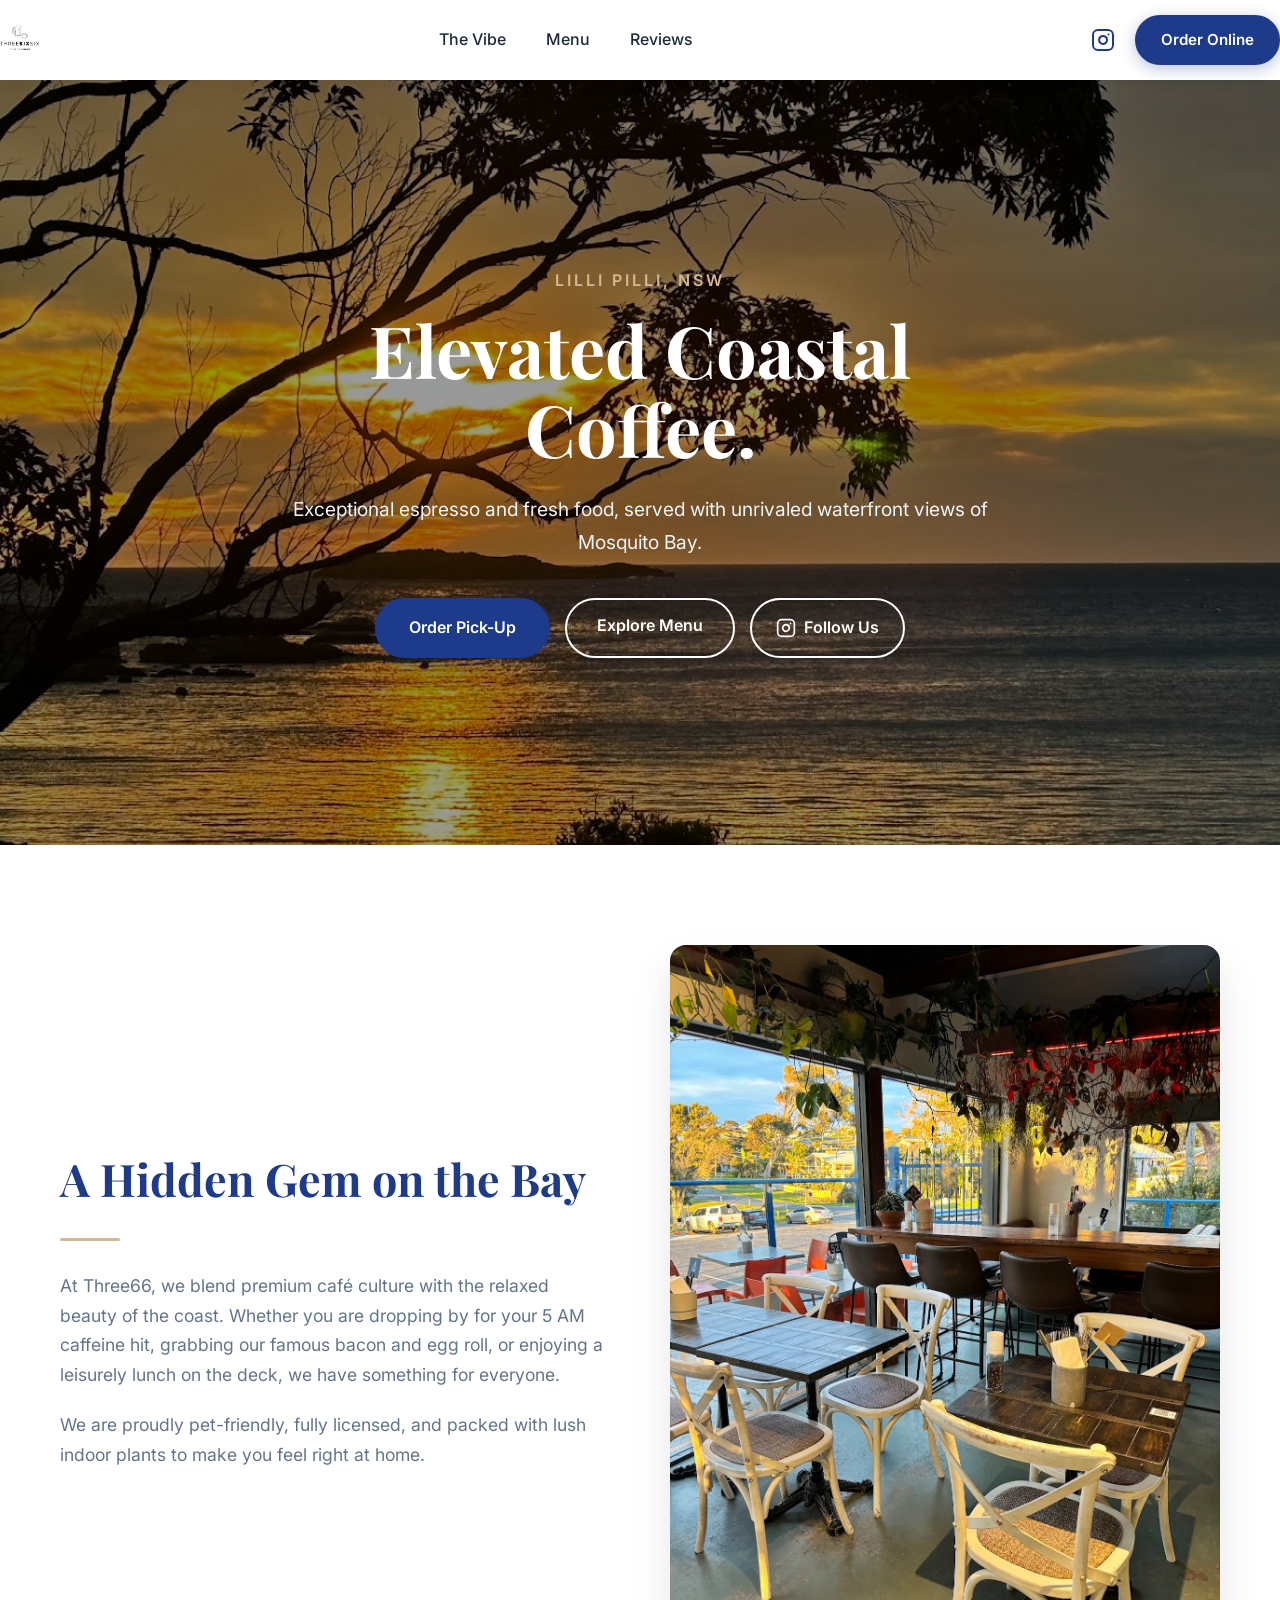
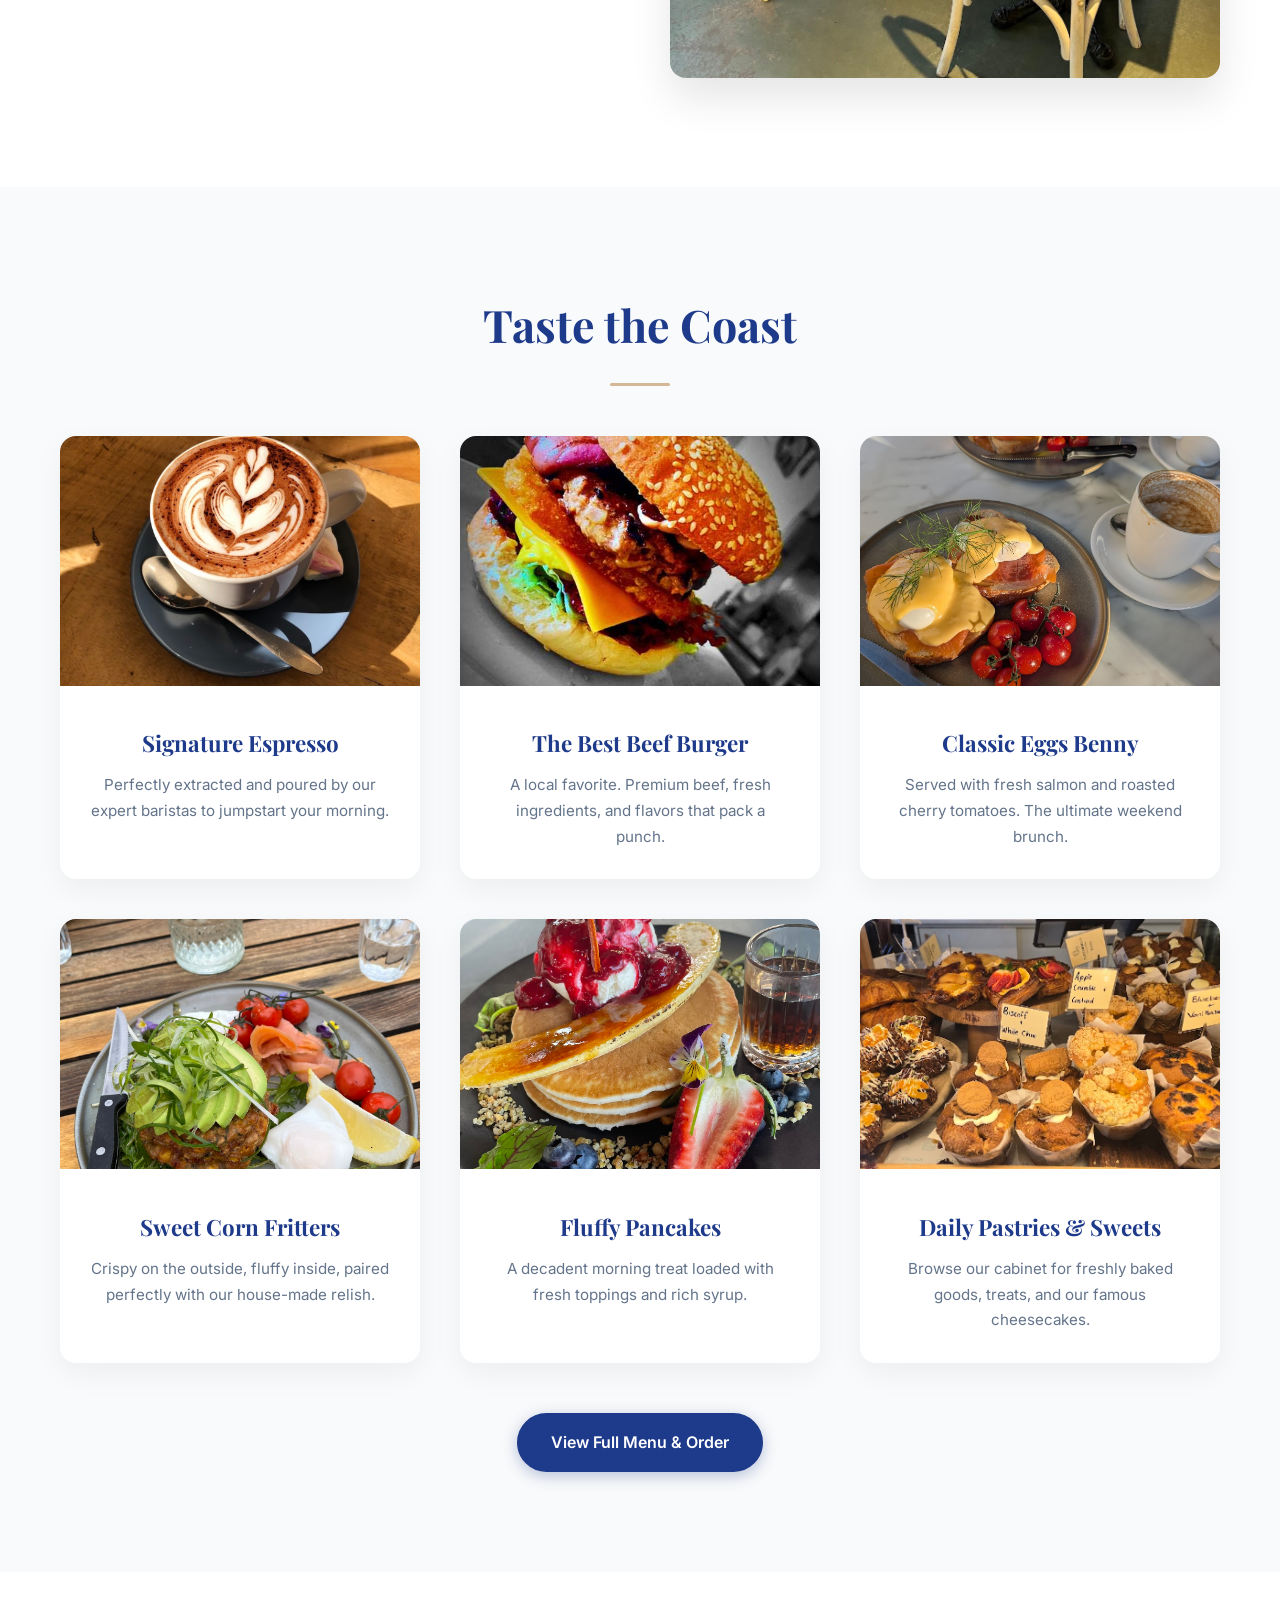
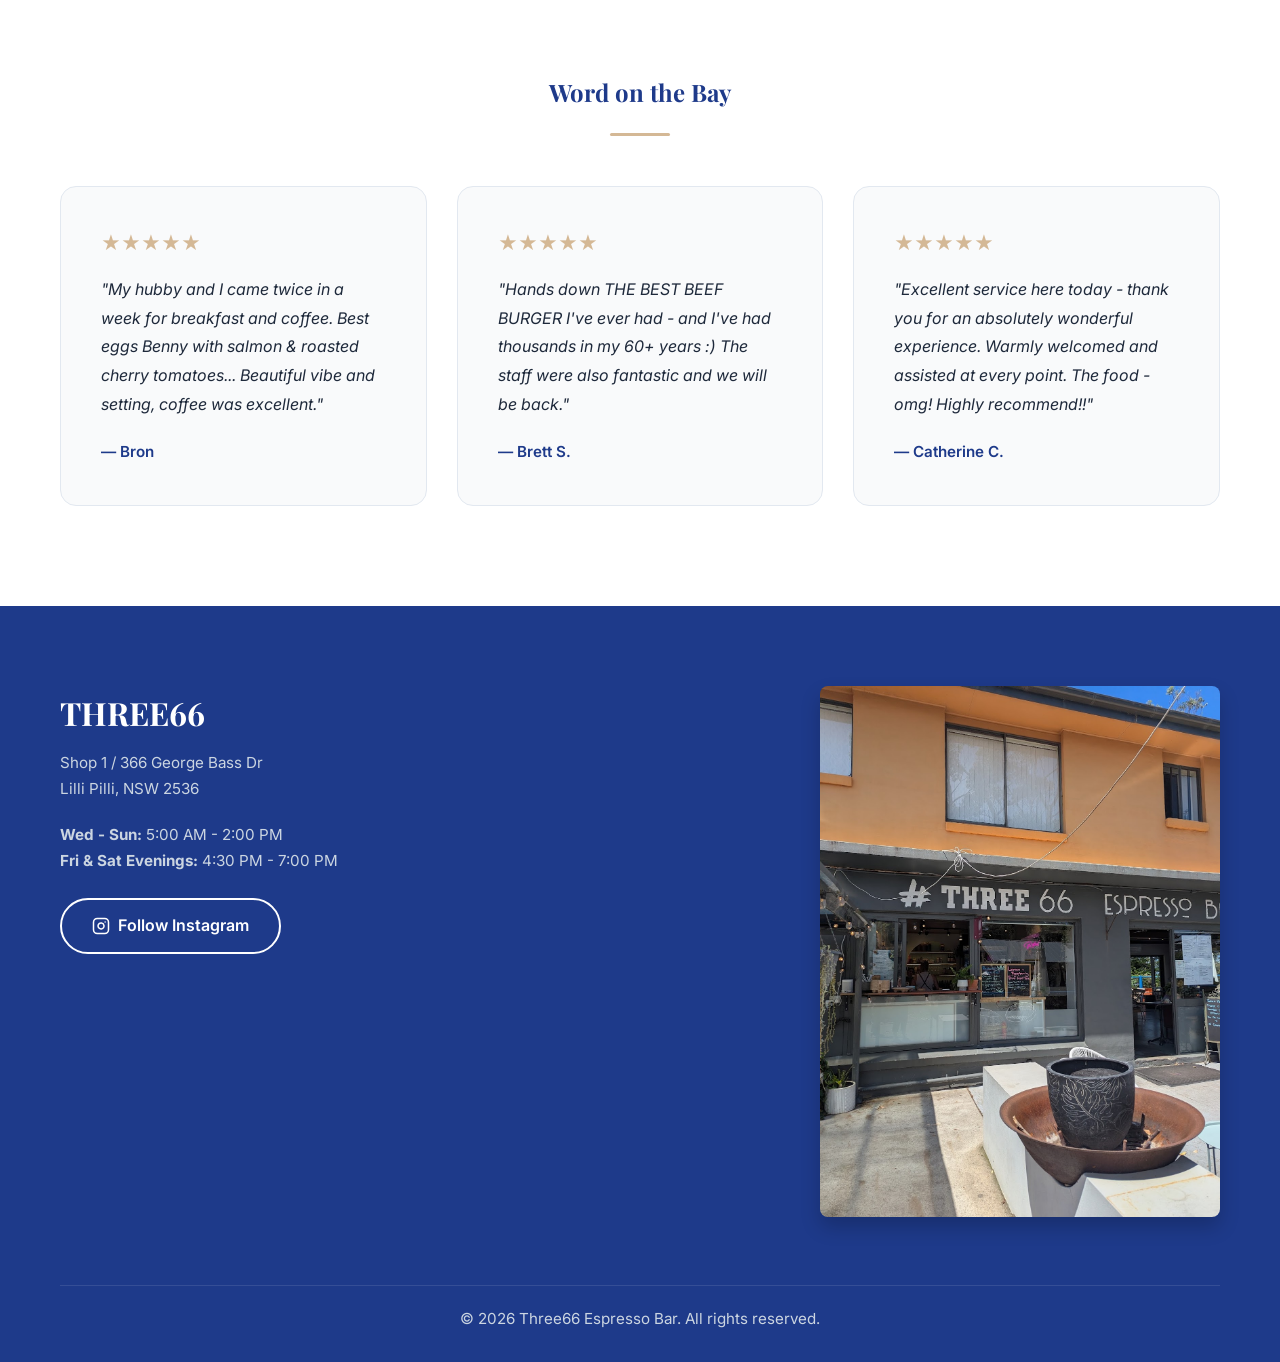
==== index.html @ dec9e4a5 "Change image file extensions from .png to .jpg" ====
<!DOCTYPE html>
<html lang="en">
<head>
    <meta charset="UTF-8">
    <meta name="viewport" content="width=device-width, initial-scale=1.0">
    <title>Three66 Espresso Bar | Lilli Pilli</title>
    <link rel="stylesheet" href="style.css">
    <link href="https://fonts.googleapis.com/css2?family=Playfair+Display:ital,wght@0,500;0,700;1,500&family=Inter:wght@300;400;500;600&display=swap" rel="stylesheet">
</head>
<body>

    <nav class="navbar">
        <div class="nav-container">
            <a href="#" class="logo-link">
                <img src="logo.jpg" alt="Three66 Espresso Bar" class="nav-logo">
            </a>
            
            <ul class="nav-links">
                <li><a href="#about">The Vibe</a></li>
                <li><a href="#menu">Menu</a></li>
                <li><a href="#reviews">Reviews</a></li>
            </ul>

            <div class="nav-actions">
                <a href="https://www.instagram.com/three66espresso" target="_blank" class="nav-ig-link" aria-label="Follow us on Instagram">
                    <svg xmlns="http://www.w3.org/2000/svg" width="24" height="24" viewBox="0 0 24 24" fill="none" stroke="currentColor" stroke-width="2" stroke-linecap="round" stroke-linejoin="round">
                        <rect x="2" y="2" width="20" height="20" rx="5" ry="5"></rect>
                        <path d="M16 11.37A4 4 0 1 1 12.63 8 4 4 0 0 1 16 11.37z"></path>
                        <line x1="17.5" y1="6.5" x2="17.51" y2="6.5"></line>
                    </svg>
                </a>
                <a href="https://three66.mobi-order.com/" target="_blank" class="btn-primary nav-btn">Order Online</a>
            </div>
        </div>
    </nav>

    <header class="hero">
        <div class="hero-overlay"></div>
        <div class="hero-content">
            <h2 class="subheading">Lilli Pilli, NSW</h2>
            <h1>Elevated Coastal Coffee.</h1>
            <p>Exceptional espresso and fresh food, served with unrivaled waterfront views of Mosquito Bay.</p>
            <div class="hero-buttons">
                <a href="https://three66.mobi-order.com/" target="_blank" class="btn-primary">Order Pick-Up</a>
                <a href="#menu" class="btn-white-outline">Explore Menu</a>
                
                <a href="https://www.instagram.com/three66espresso" target="_blank" class="btn-ig-hero">
                    <svg xmlns="http://www.w3.org/2000/svg" width="20" height="20" viewBox="0 0 24 24" fill="none" stroke="currentColor" stroke-width="2" stroke-linecap="round" stroke-linejoin="round">
                        <rect x="2" y="2" width="20" height="20" rx="5" ry="5"></rect>
                        <path d="M16 11.37A4 4 0 1 1 12.63 8 4 4 0 0 1 16 11.37z"></path>
                        <line x1="17.5" y1="6.5" x2="17.51" y2="6.5"></line>
                    </svg>
                    Follow Us
                </a>
            </div>
        </div>
    </header>

    <section id="about" class="coastal-section">
        <div class="container grid-2">
            <div class="text-block">
                <h2>A Hidden Gem on the Bay</h2>
                <div class="sand-line"></div>
                <p>At Three66, we blend premium café culture with the relaxed beauty of the coast. Whether you are dropping by for your 5 AM caffeine hit, grabbing our famous bacon and egg roll, or enjoying a leisurely lunch on the deck, we have something for everyone.</p>
                <p>We are proudly pet-friendly, fully licensed, and packed with lush indoor plants to make you feel right at home.</p>
            </div>
            <div class="image-block">
                <img src="view.JPG" alt="Waterfront View at Three66" class="rounded-img shadow image-fallback">
            </div>
        </div>
    </section>

    <section id="menu" class="menu-section bg-light">
        <div class="container text-center">
            <h2>Taste the Coast</h2>
            <div class="sand-line center"></div>
            
            <div class="menu-grid">
                <div class="menu-card">
                    <img src="coffee.jpg" alt="Signature Espresso" class="menu-img image-fallback">
                    <div class="menu-content">
                        <h3>Signature Espresso</h3>
                        <p>Perfectly extracted and poured by our expert baristas to jumpstart your morning.</p>
                    </div>
                </div>
                <div class="menu-card">
                    <img src="beef-burger.JPG" alt="The Best Beef Burger" class="menu-img image-fallback">
                    <div class="menu-content">
                        <h3>The Best Beef Burger</h3>
                        <p>A local favorite. Premium beef, fresh ingredients, and flavors that pack a punch.</p>
                    </div>
                </div>
                <div class="menu-card">
                    <img src="eggs-benny.JPG" alt="Classic Eggs Benedict" class="menu-img image-fallback">
                    <div class="menu-content">
                        <h3>Classic Eggs Benny</h3>
                        <p>Served with fresh salmon and roasted cherry tomatoes. The ultimate weekend brunch.</p>
                    </div>
                </div>
                <div class="menu-card">
                    <img src="sweet-corn-fritters.JPG" alt="Sweet Corn Fritters" class="menu-img image-fallback">
                    <div class="menu-content">
                        <h3>Sweet Corn Fritters</h3>
                        <p>Crispy on the outside, fluffy inside, paired perfectly with our house-made relish.</p>
                    </div>
                </div>
                <div class="menu-card">
                    <img src="pancakes.JPG" alt="Fluffy Pancakes" class="menu-img image-fallback">
                    <div class="menu-content">
                        <h3>Fluffy Pancakes</h3>
                        <p>A decadent morning treat loaded with fresh toppings and rich syrup.</p>
                    </div>
                </div>
                <div class="menu-card">
                    <img src="pastry-cabinet.JPG" alt="Daily Pastries" class="menu-img image-fallback">
                    <div class="menu-content">
                        <h3>Daily Pastries & Sweets</h3>
                        <p>Browse our cabinet for freshly baked goods, treats, and our famous cheesecakes.</p>
                    </div>
                </div>
            </div>
            
            <a href="https://three66.mobi-order.com/" target="_blank" class="btn-primary" style="margin-top: 50px;">View Full Menu & Order</a>
        </div>
    </section>

    <section id="reviews" class="coastal-section">
        <div class="container text-center">
            <h2>Word on the Bay</h2>
            <div class="sand-line center"></div>
            
            <div class="review-grid">
                <div class="review-card">
                    <div class="stars">★★★★★</div>
                    <p class="review-text">"My hubby and I came twice in a week for breakfast and coffee. Best eggs Benny with salmon & roasted cherry tomatoes... Beautiful vibe and setting, coffee was excellent."</p>
                    <p class="review-author">— Bron</p>
                </div>
                <div class="review-card">
                    <div class="stars">★★★★★</div>
                    <p class="review-text">"Hands down THE BEST BEEF BURGER I've ever had - and I've had thousands in my 60+ years :) The staff were also fantastic and we will be back."</p>
                    <p class="review-author">— Brett S.</p>
                </div>
                <div class="review-card">
                    <div class="stars">★★★★★</div>
                    <p class="review-text">"Excellent service here today - thank you for an absolutely wonderful experience. Warmly welcomed and assisted at every point. The food - omg! Highly recommend!!"</p>
                    <p class="review-author">— Catherine C.</p>
                </div>
            </div>
        </div>
    </section>

    <footer class="footer">
        <div class="container">
            <div class="footer-content">
                <div class="footer-location">
                    <h2 class="footer-brand">THREE66</h2>
                    <p>Shop 1 / 366 George Bass Dr<br>Lilli Pilli, NSW 2536</p>
                    <div class="hours" style="margin-top: 20px;">
                        <p><strong>Wed - Sun:</strong> 5:00 AM - 2:00 PM</p>
                        <p><strong>Fri & Sat Evenings:</strong> 4:30 PM - 7:00 PM</p>
                    </div>
                    <div class="socials" style="margin-top: 25px;">
                        <a href="https://www.instagram.com/three66espresso" target="_blank" class="btn-white-outline" style="display: inline-flex; align-items: center; gap: 8px;">
                            <svg xmlns="http://www.w3.org/2000/svg" width="18" height="18" viewBox="0 0 24 24" fill="none" stroke="currentColor" stroke-width="2" stroke-linecap="round" stroke-linejoin="round">
                                <rect x="2" y="2" width="20" height="20" rx="5" ry="5"></rect>
                                <path d="M16 11.37A4 4 0 1 1 12.63 8 4 4 0 0 1 16 11.37z"></path>
                                <line x1="17.5" y1="6.5" x2="17.51" y2="6.5"></line>
                            </svg>
                            Follow Instagram
                        </a>
                    </div>
                </div>
                
                <div class="footer-image-container">
                    <img src="store-front.JPG" alt="Three66 Store Front" class="footer-store-img image-fallback">
                </div>
            </div>
            <div class="footer-bottom">
                <p>&copy; 2026 Three66 Espresso Bar. All rights reserved.</p>
            </div>
        </div>
    </footer>

    <div class="mobile-sticky-cta">
        <a href="https://three66.mobi-order.com/" target="_blank" class="btn-primary full-width">Order Online Now</a>
    </div>

</body>
</html>
---- style.css ----
/* --- Elevated Coastal Variables --- */
:root {
    --bg-white: #FFFFFF;
    --bg-offwhite: #F9FAFB;
    --text-dark: #1E293B; 
    --text-muted: #64748B;
    --ocean-blue: #1E3A8A; 
    --ocean-blue-hover: #152c6b;
    --warm-sand: #D4B895; 
}

* {
    margin: 0;
    padding: 0;
    box-sizing: border-box;
}

body {
    font-family: 'Inter', sans-serif;
    background-color: var(--bg-white);
    color: var(--text-dark);
    line-height: 1.7;
}

h1, h2, h3 {
    font-family: 'Playfair Display', serif;
    color: var(--ocean-blue);
}

a {
    text-decoration: none;
    transition: all 0.3s ease;
}

.container {
    max-width: 1200px;
    margin: 0 auto;
    padding: 0 20px;
}

.text-center {
    text-align: center;
}

.bg-light {
    background-color: var(--bg-offwhite);
}

/* --- Warm Sand Accents --- */
.sand-line {
    width: 60px;
    height: 3px;
    background-color: var(--warm-sand);
    margin: 20px 0 30px 0;
    border-radius: 2px;
}

.sand-line.center {
    margin: 20px auto 40px auto;
}

/* --- High-Contrast Buttons --- */
.btn-primary {
    background-color: var(--ocean-blue);
    color: #ffffff !important;
    padding: 14px 32px;
    font-weight: 600;
    border-radius: 30px; 
    display: inline-flex;
    justify-content: center;
    align-items: center;
    box-shadow: 0 4px 15px rgba(30, 58, 138, 0.3);
    border: 2px solid var(--ocean-blue);
}

.btn-primary:hover {
    background-color: var(--ocean-blue-hover);
    border-color: var(--ocean-blue-hover);
    transform: translateY(-2px);
    box-shadow: 0 6px 20px rgba(30, 58, 138, 0.4);
}

.nav-btn {
    padding: 10px 24px;
    font-size: 0.95rem;
}

.btn-white-outline {
    border: 2px solid #ffffff;
    color: #ffffff !important;
    padding: 12px 30px;
    font-weight: 600;
    border-radius: 30px;
    display: inline-block;
    background: transparent;
}

.btn-white-outline:hover {
    background-color: #ffffff;
    color: var(--ocean-blue) !important;
}

.btn-ig-hero {
    display: flex;
    align-items: center;
    gap: 8px; 
    border: 2px solid #ffffff;
    color: #ffffff !important;
    padding: 12px 24px;
    font-weight: 600;
    border-radius: 30px;
    background: transparent;
    transition: all 0.3s ease;
}

.btn-ig-hero:hover {
    background-color: #ffffff;
    color: var(--ocean-blue) !important;
}

/* --- Navigation & Logo --- */
.navbar {
    background-color: rgba(255, 255, 255, 0.95);
    padding: 15px 0;
    position: sticky;
    top: 0;
    z-index: 100;
    backdrop-filter: blur(10px);
    box-shadow: 0 2px 15px rgba(0,0,0,0.05);
}

.nav-container {
    display: flex;
    justify-content: space-between;
    align-items: center;
}

.nav-logo {
    max-height: 50px;
    width: auto;
    display: block;
}

.nav-links {
    list-style: none;
    display: flex;
    gap: 40px;
}

.nav-links li a {
    color: var(--text-dark);
    font-size: 1rem;
    font-weight: 500;
}

.nav-links li a:hover {
    color: var(--ocean-blue);
}

.nav-actions {
    display: flex;
    align-items: center;
    gap: 20px;
}

.nav-ig-link {
    color: var(--ocean-blue);
    display: flex;
    align-items: center;
    transition: transform 0.2s ease, color 0.2s ease;
}

.nav-ig-link:hover {
    color: var(--warm-sand);
    transform: scale(1.1); 
}

/* --- Hero Section --- */
.hero {
    position: relative;
    height: 85vh;
    background-color: #e2e8f0;
    background-image: url('view-sunrise.JPG'); 
    background-size: cover;
    background-position: center;
    display: flex;
    align-items: center;
    justify-content: center;
    text-align: center;
}

.hero-overlay {
    position: absolute;
    top: 0; left: 0; right: 0; bottom: 0;
    background: rgba(0, 0, 0, 0.4);
}

.hero-content {
    position: relative;
    z-index: 1;
    max-width: 800px;
    padding: 0 20px;
}

.subheading {
    color: var(--warm-sand);
    font-size: 1rem;
    letter-spacing: 3px;
    text-transform: uppercase;
    margin-bottom: 15px;
    font-family: 'Inter', sans-serif;
    font-weight: 600;
}

.hero-content h1 {
    font-size: 4.5rem;
    margin-bottom: 25px;
    color: #ffffff;
    line-height: 1.1;
}

.hero-content p {
    font-size: 1.2rem;
    color: #f1f5f9;
    margin-bottom: 40px;
    font-weight: 400;
}

.hero-buttons {
    display: flex;
    gap: 15px;
    justify-content: center;
    flex-wrap: wrap; 
}

/* --- Image Fallbacks --- */
.image-fallback {
    background-color: #e2e8f0;
    color: transparent; 
    min-height: 250px;
}

/* --- Layout Sections --- */
.coastal-section {
    padding: 100px 0;
}

.grid-2 {
    display: grid;
    grid-template-columns: 1fr 1fr;
    gap: 60px;
    align-items: center;
}

.text-block h2 {
    font-size: 2.8rem;
}

.text-block p {
    color: var(--text-muted);
    margin-bottom: 20px;
    font-size: 1.1rem;
}

.rounded-img {
    width: 100%;
    height: auto;
    border-radius: 16px;
    object-fit: cover;
}

.shadow {
    box-shadow: 0 20px 40px rgba(0,0,0,0.1);
}

/* --- Menu Cards (6 Items) --- */
.menu-section {
    padding: 100px 0;
}

.menu-section h2 {
    font-size: 2.8rem;
}

.menu-grid {
    display: grid;
    grid-template-columns: repeat(auto-fit, minmax(300px, 1fr));
    gap: 40px;
    margin-top: 50px;
}

.menu-card {
    background: #fff;
    border-radius: 16px;
    overflow: hidden;
    box-shadow: 0 10px 30px rgba(0,0,0,0.05);
    transition: transform 0.3s ease;
}

.menu-card:hover {
    transform: translateY(-5px);
}

.menu-img {
    width: 100%;
    height: 250px;
    object-fit: cover;
}

.menu-content {
    padding: 30px;
}

.menu-content h3 {
    font-size: 1.4rem;
    margin-bottom: 10px;
}

.menu-content p {
    color: var(--text-muted);
    font-size: 0.95rem;
}

/* --- Reviews Section --- */
.review-grid {
    display: grid;
    grid-template-columns: repeat(auto-fit, minmax(300px, 1fr));
    gap: 30px;
    margin-top: 50px;
}

.review-card {
    background-color: var(--bg-offwhite);
    padding: 40px;
    border-radius: 16px;
    text-align: left;
    border: 1px solid #e2e8f0;
}

.stars {
    color: var(--warm-sand);
    font-size: 1.2rem;
    margin-bottom: 15px;
}

.review-text {
    font-size: 1rem;
    font-style: italic;
    color: var(--text-dark);
    margin-bottom: 20px;
    line-height: 1.8;
}

.review-author {
    color: var(--ocean-blue);
    font-weight: 600;
    font-size: 0.95rem;
}

/* --- Deep Blue Footer --- */
.footer {
    padding: 80px 0 30px 0;
    background-color: var(--ocean-blue);
    color: #fff;
}

.footer-content {
    display: flex;
    justify-content: space-between;
    align-items: flex-start;
    gap: 40px;
}

.footer-location {
    flex: 1;
}

.footer-brand {
    color: #fff;
    font-size: 2rem;
    margin-bottom: 10px;
}

.footer p {
    color: #cbd5e1;
    font-size: 0.95rem;
}

.footer-image-container {
    flex: 1;
    max-width: 400px;
}

.footer-store-img {
    width: 100%;
    border-radius: 8px;
    box-shadow: 0 10px 20px rgba(0,0,0,0.2);
    object-fit: cover;
}

.footer-bottom {
    margin-top: 60px;
    text-align: center;
    border-top: 1px solid rgba(255,255,255,0.1);
    padding-top: 20px;
}

/* --- Mobile Sticky CTA --- */
.mobile-sticky-cta {
    display: none;
    position: fixed;
    bottom: 0;
    left: 0;
    width: 100%;
    background-color: #fff;
    padding: 15px;
    z-index: 1000;
    box-shadow: 0 -5px 20px rgba(0,0,0,0.1);
}

.full-width {
    width: 100%;
    text-align: center;
    padding: 15px 0;
}

/* --- Responsive --- */
@media (max-width: 900px) {
    /* Hide nav links AND actions (IG icon) on mobile to save space */
    .nav-links, .nav-actions {
        display: none;
    }
    .hero-content h1 {
        font-size: 3rem;
    }
    .grid-2 {
        grid-template-columns: 1fr;
        gap: 40px;
    }
    .footer-content {
        flex-direction: column;
        text-align: center;
        align-items: center;
    }
    .mobile-sticky-cta {
        display: block;
    }
    body {
        padding-bottom: 80px;
    }
}
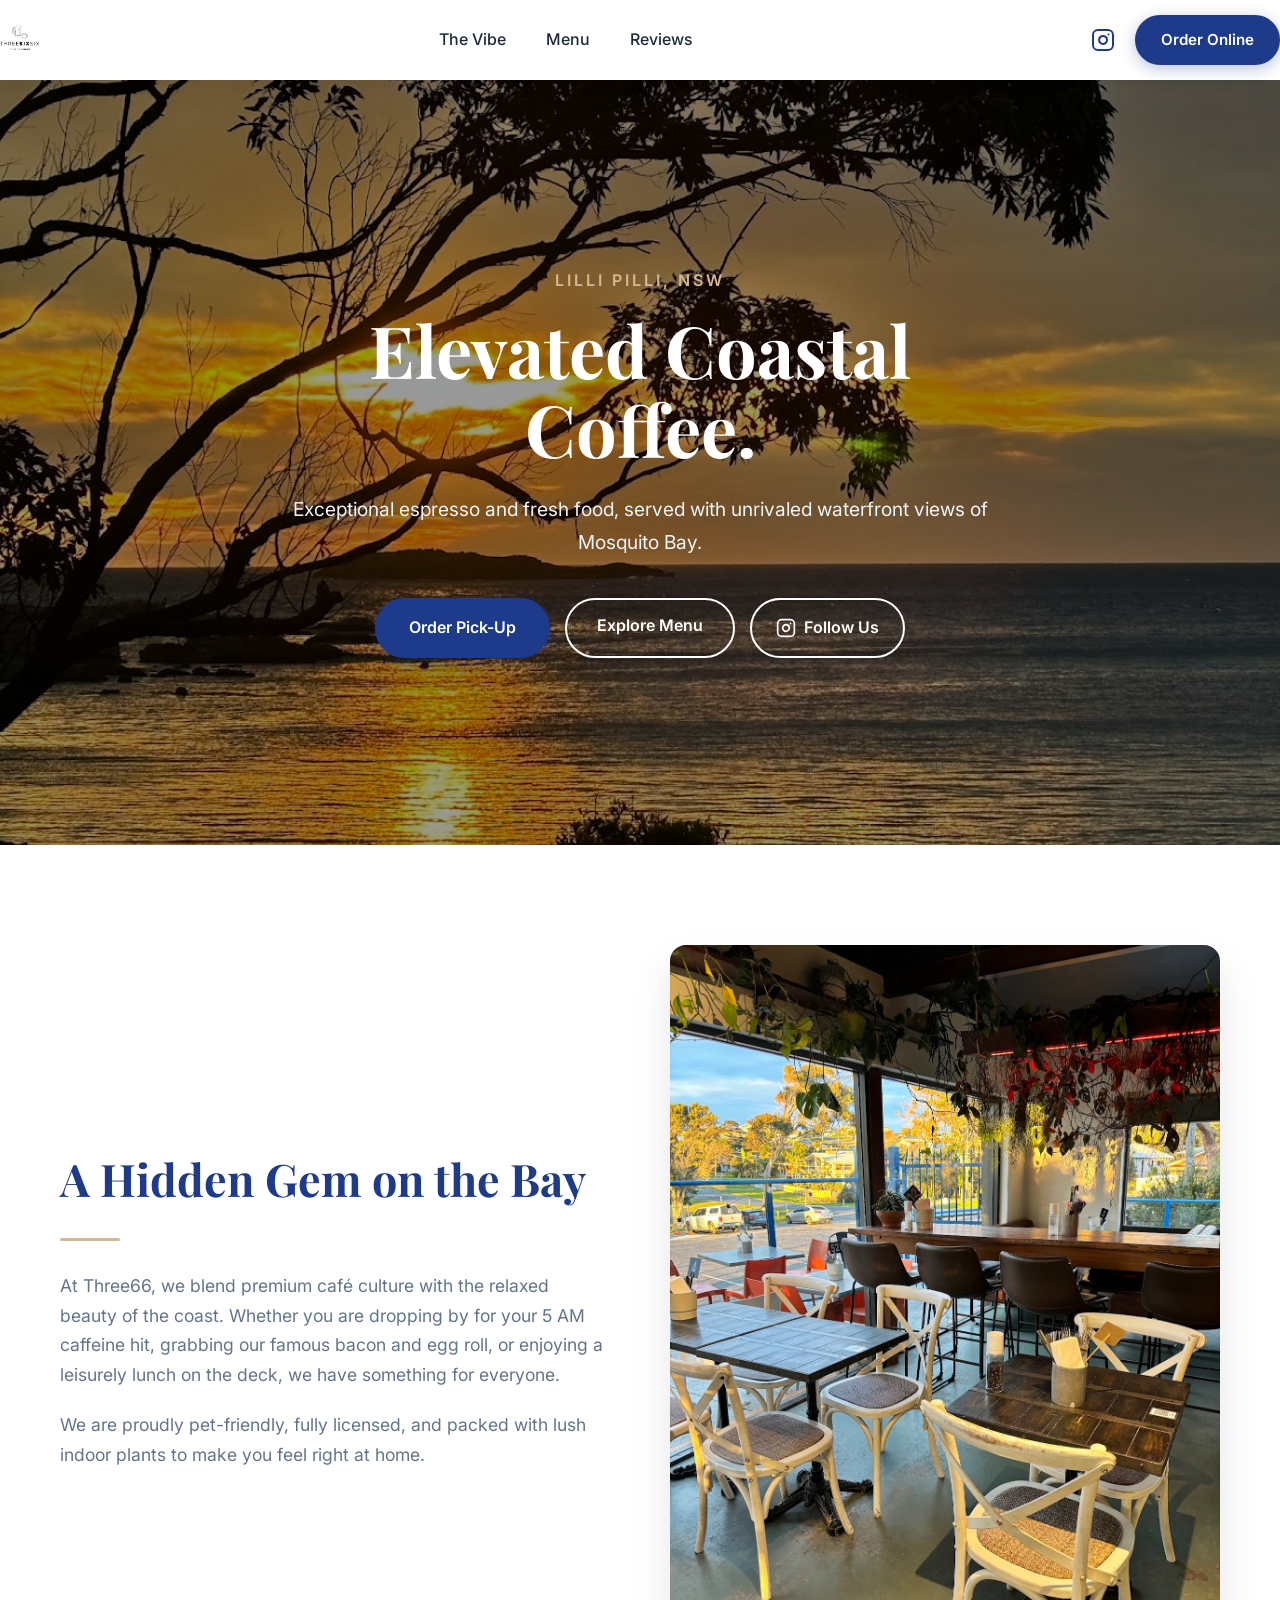
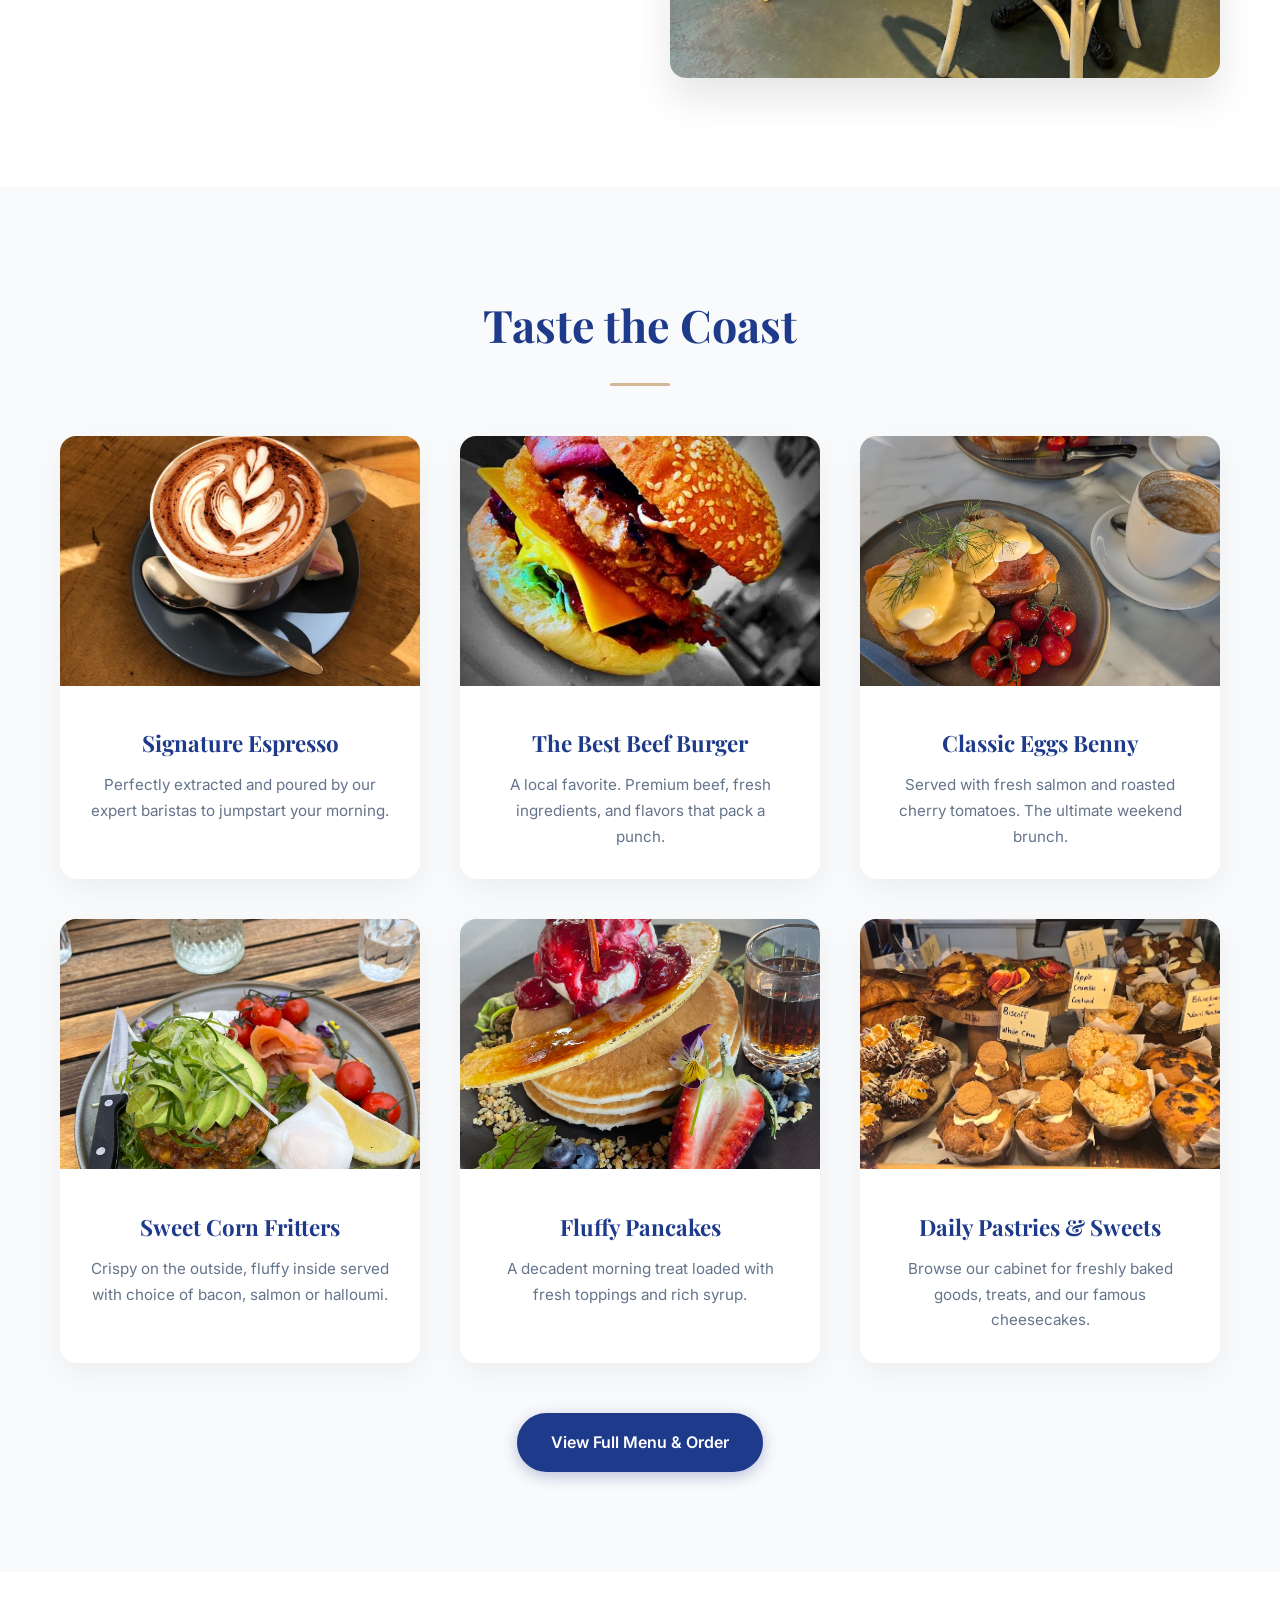
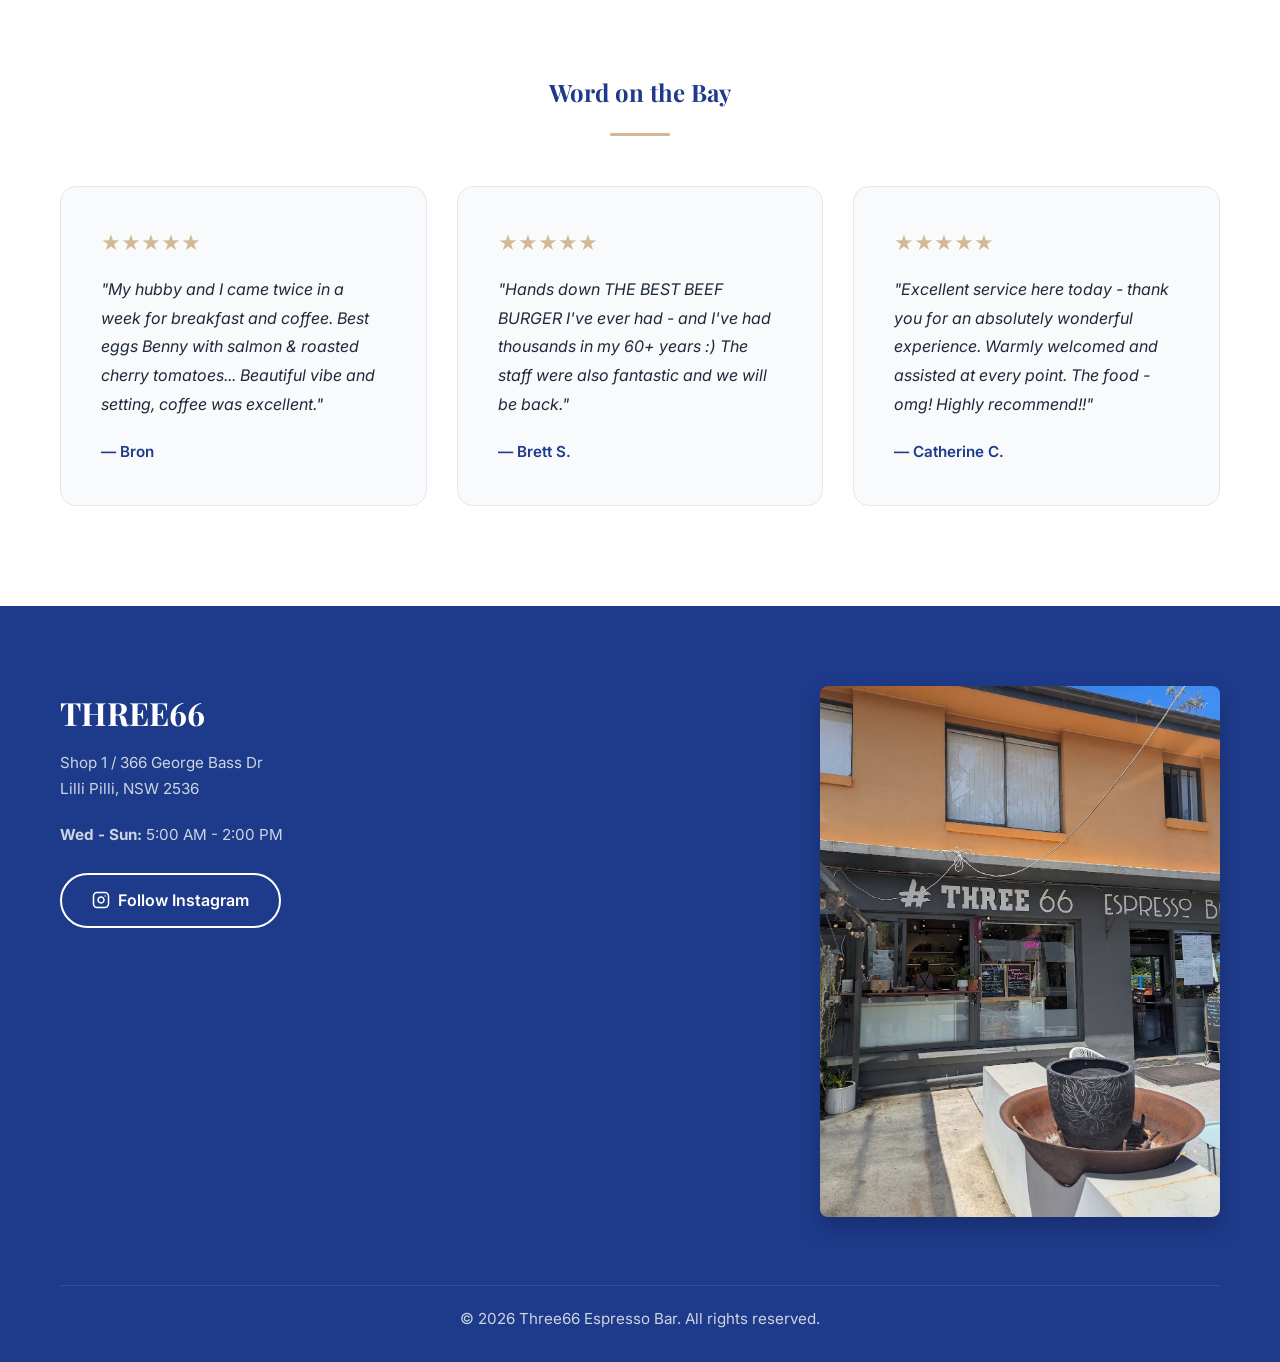
==== commit 2f8478bd: "Modify menu description and footer hours Updated the description for Sweet Corn Fritters and removed" ====
--- a/index.html
+++ b/index.html
@@ -101,7 +101,7 @@
                     <img src="sweet-corn-fritters.JPG" alt="Sweet Corn Fritters" class="menu-img image-fallback">
                     <div class="menu-content">
                         <h3>Sweet Corn Fritters</h3>
-                        <p>Crispy on the outside, fluffy inside, paired perfectly with our house-made relish.</p>
+                        <p>Crispy on the outside, fluffy inside served with choice of bacon, salmon or halloumi.</p>
                     </div>
                 </div>
                 <div class="menu-card">
@@ -157,7 +157,6 @@
                     <p>Shop 1 / 366 George Bass Dr<br>Lilli Pilli, NSW 2536</p>
                     <div class="hours" style="margin-top: 20px;">
                         <p><strong>Wed - Sun:</strong> 5:00 AM - 2:00 PM</p>
-                        <p><strong>Fri & Sat Evenings:</strong> 4:30 PM - 7:00 PM</p>
                     </div>
                     <div class="socials" style="margin-top: 25px;">
                         <a href="https://www.instagram.com/three66espresso" target="_blank" class="btn-white-outline" style="display: inline-flex; align-items: center; gap: 8px;">
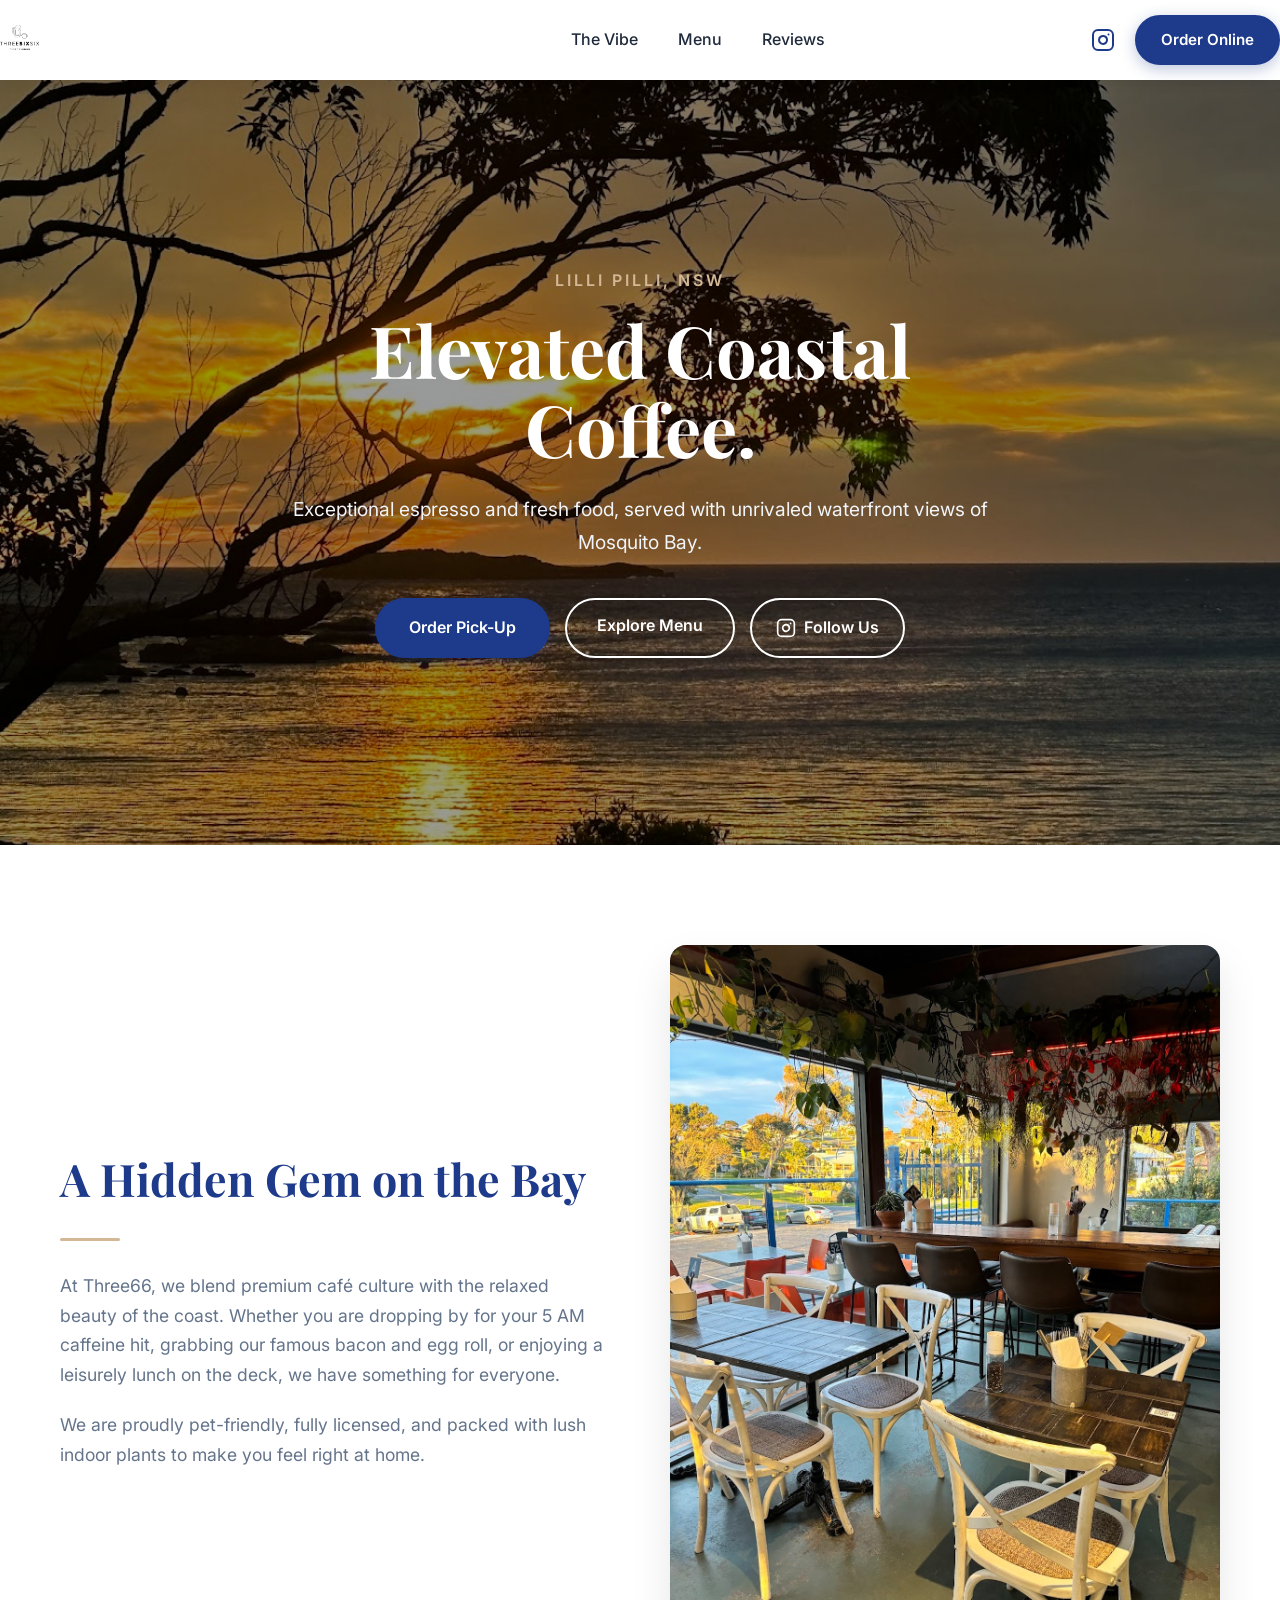
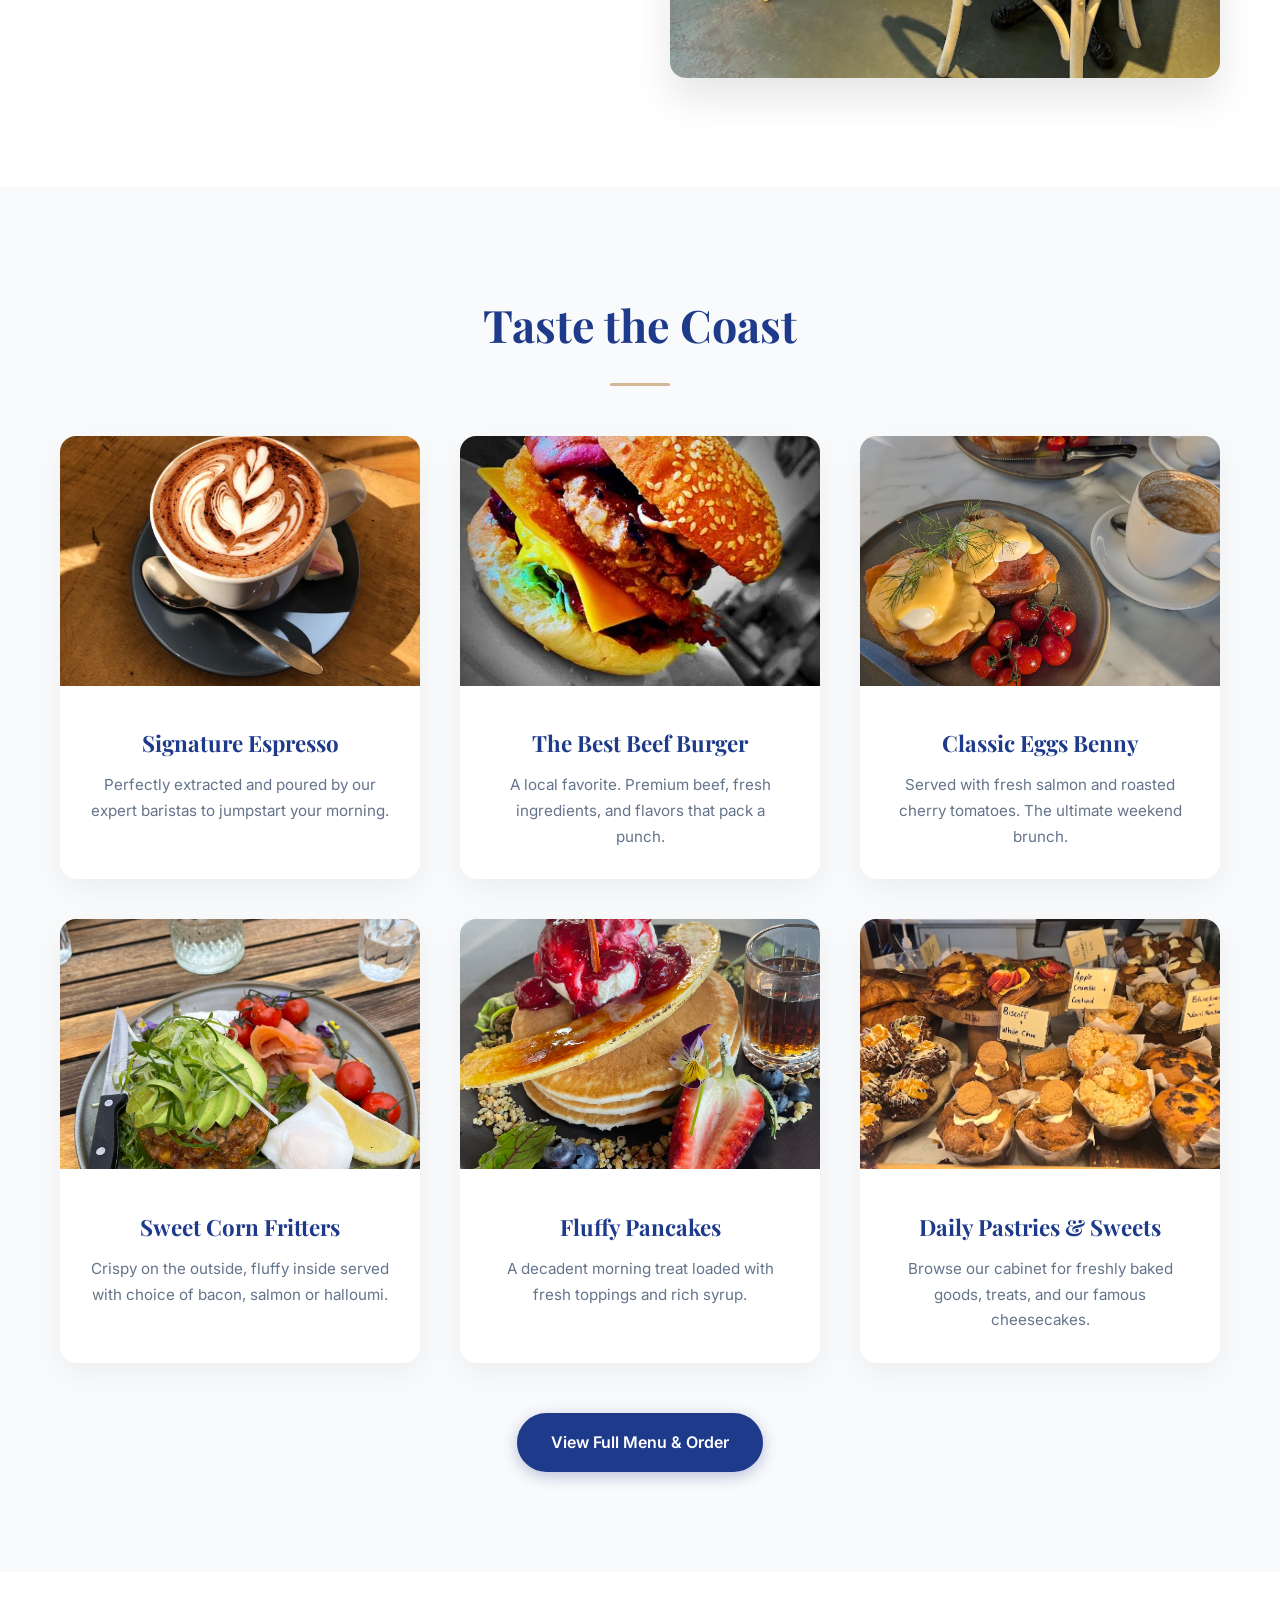
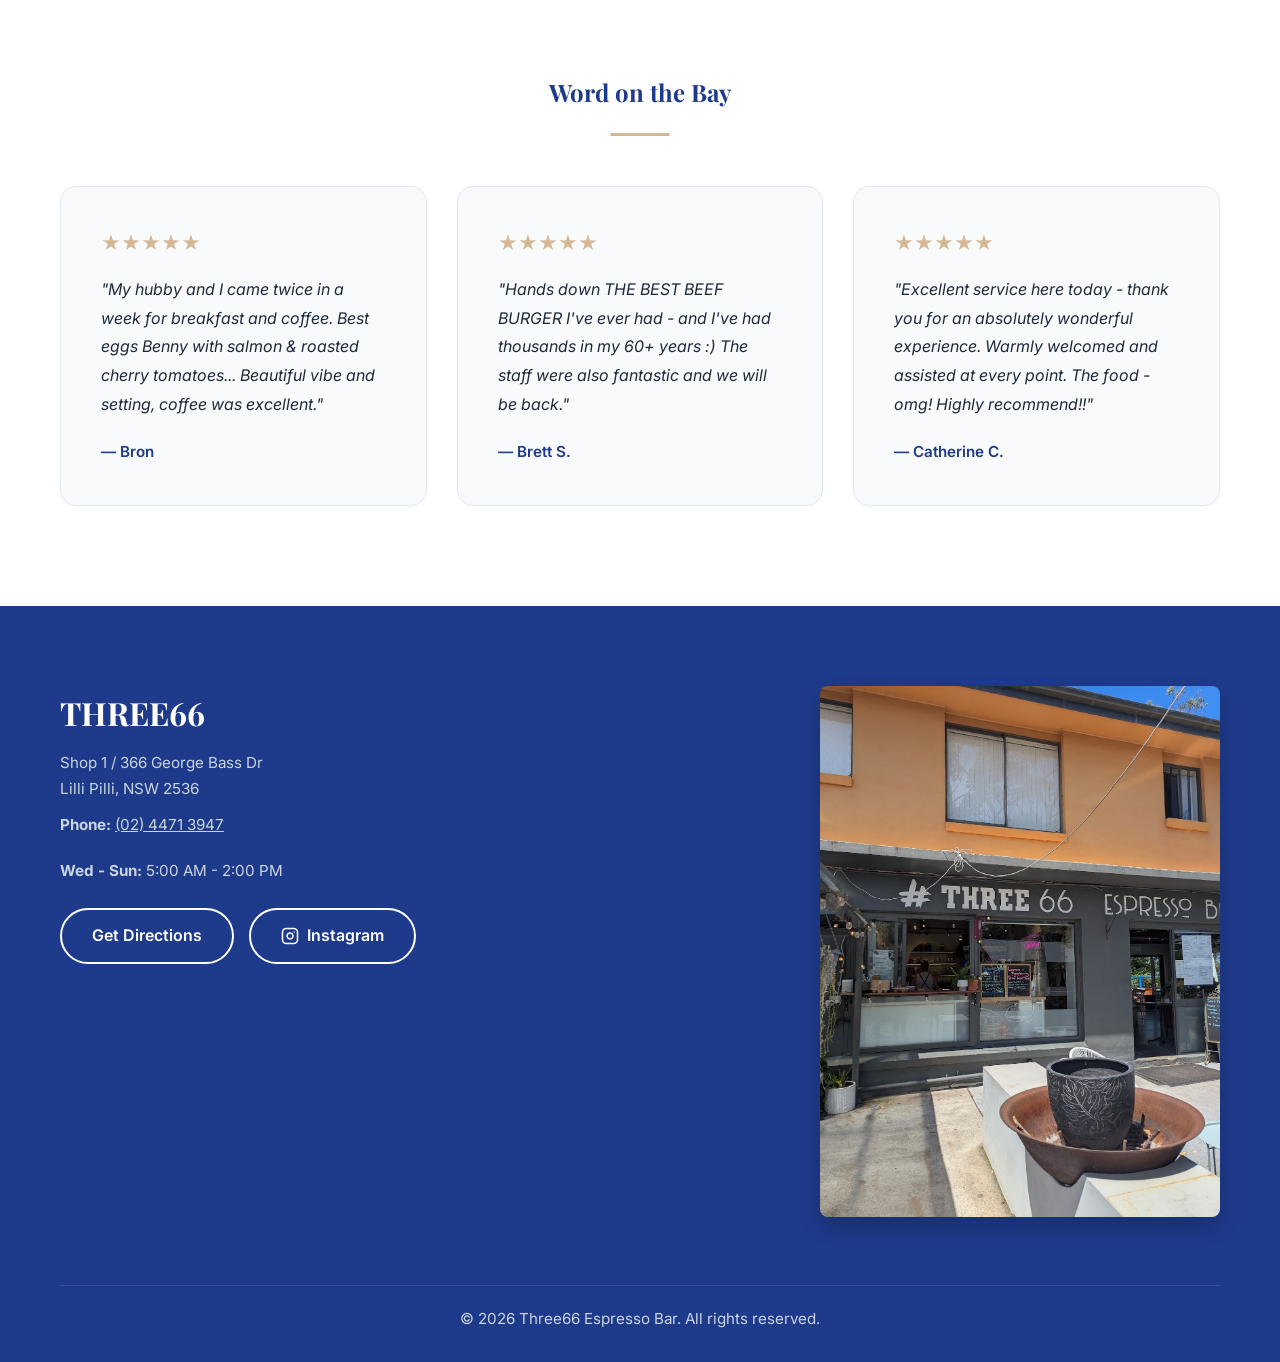
==== commit b84110ff: "Add meta description and improve navigation structure" ====
--- a/index.html
+++ b/index.html
@@ -3,6 +3,8 @@
 <head>
     <meta charset="UTF-8">
     <meta name="viewport" content="width=device-width, initial-scale=1.0">
+    <meta name="description" content="Elevated coastal coffee and fresh food at Three66 Espresso Bar. Enjoy unrivaled waterfront views of Mosquito Bay in Lilli Pilli, NSW. Open daily from 5 AM.">
+    
     <title>Three66 Espresso Bar | Lilli Pilli</title>
     <link rel="stylesheet" href="style.css">
     <link href="https://fonts.googleapis.com/css2?family=Playfair+Display:ital,wght@0,500;0,700;1,500&family=Inter:wght@300;400;500;600&display=swap" rel="stylesheet">
@@ -15,10 +17,16 @@
                 <img src="logo.jpg" alt="Three66 Espresso Bar" class="nav-logo">
             </a>
             
-            <ul class="nav-links">
-                <li><a href="#about">The Vibe</a></li>
-                <li><a href="#menu">Menu</a></li>
-                <li><a href="#reviews">Reviews</a></li>
+            <div class="hamburger" id="hamburger">
+                <span class="bar"></span>
+                <span class="bar"></span>
+                <span class="bar"></span>
+            </div>
+            
+            <ul class="nav-links" id="nav-links">
+                <li><a href="#about" class="nav-item">The Vibe</a></li>
+                <li><a href="#menu" class="nav-item">Menu</a></li>
+                <li><a href="#reviews" class="nav-item">Reviews</a></li>
             </ul>
 
             <div class="nav-actions">
@@ -155,17 +163,23 @@
                 <div class="footer-location">
                     <h2 class="footer-brand">THREE66</h2>
                     <p>Shop 1 / 366 George Bass Dr<br>Lilli Pilli, NSW 2536</p>
+                    
+                    <p style="margin-top: 10px;"><strong>Phone:</strong> <a href="tel:0244713947" style="color: #cbd5e1; text-decoration: underline;">(02) 4471 3947</a></p>
+
                     <div class="hours" style="margin-top: 20px;">
                         <p><strong>Wed - Sun:</strong> 5:00 AM - 2:00 PM</p>
                     </div>
-                    <div class="socials" style="margin-top: 25px;">
+                    
+                    <div class="socials" style="margin-top: 25px; display: flex; gap: 15px; flex-wrap: wrap;">
+                        <a href="https://maps.google.com/?q=Shop+1/366+George+Bass+Dr,+Lilli+Pilli+NSW+2536" target="_blank" class="btn-white-outline">Get Directions</a>
+                        
                         <a href="https://www.instagram.com/three66espresso" target="_blank" class="btn-white-outline" style="display: inline-flex; align-items: center; gap: 8px;">
                             <svg xmlns="http://www.w3.org/2000/svg" width="18" height="18" viewBox="0 0 24 24" fill="none" stroke="currentColor" stroke-width="2" stroke-linecap="round" stroke-linejoin="round">
                                 <rect x="2" y="2" width="20" height="20" rx="5" ry="5"></rect>
                                 <path d="M16 11.37A4 4 0 1 1 12.63 8 4 4 0 0 1 16 11.37z"></path>
                                 <line x1="17.5" y1="6.5" x2="17.51" y2="6.5"></line>
                             </svg>
-                            Follow Instagram
+                            Instagram
                         </a>
                     </div>
                 </div>
@@ -184,5 +198,23 @@
         <a href="https://three66.mobi-order.com/" target="_blank" class="btn-primary full-width">Order Online Now</a>
     </div>
 
+    <script>
+        const hamburger = document.getElementById('hamburger');
+        const navLinks = document.getElementById('nav-links');
+        const navItems = document.querySelectorAll('.nav-item');
+
+        hamburger.addEventListener('click', () => {
+            navLinks.classList.toggle('active');
+            hamburger.classList.toggle('active');
+        });
+
+        // Close menu when a link is clicked
+        navItems.forEach(item => {
+            item.addEventListener('click', () => {
+                navLinks.classList.remove('active');
+                hamburger.classList.remove('active');
+            });
+        });
+    </script>
 </body>
 </html>
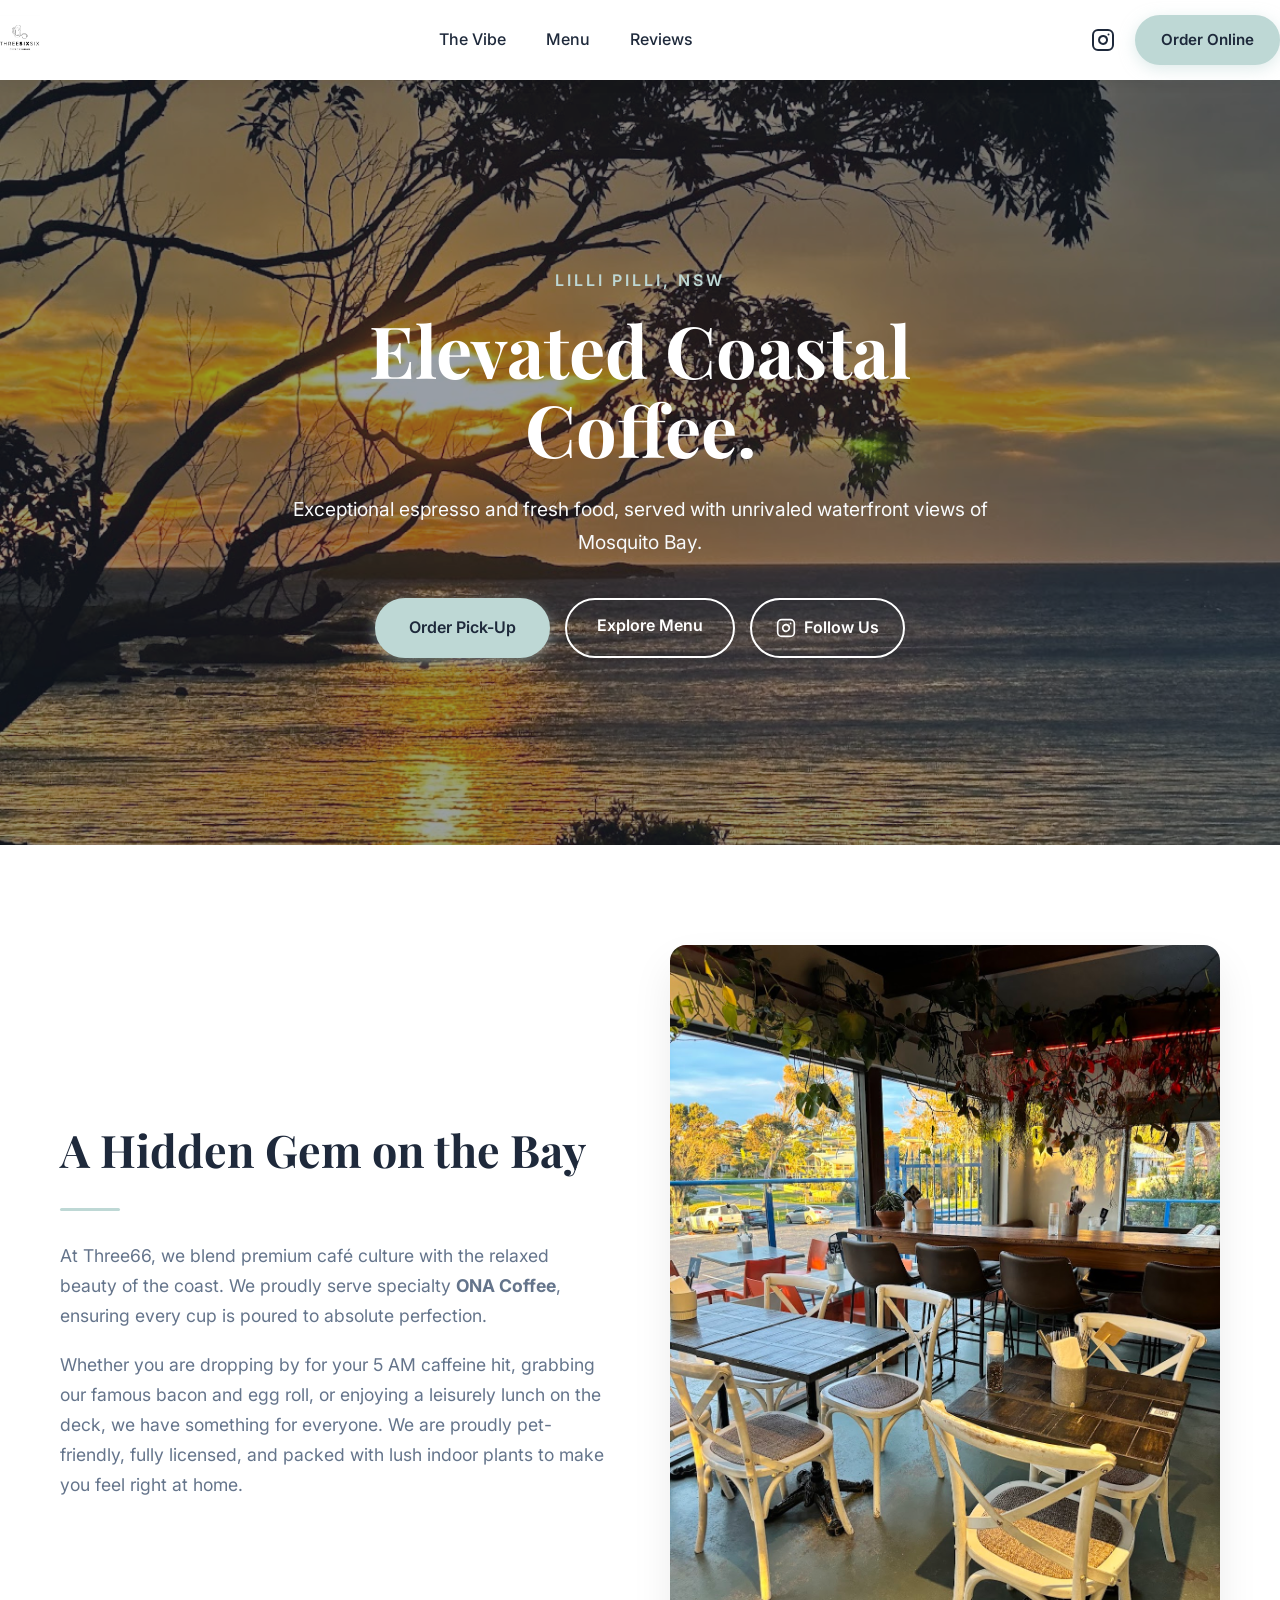
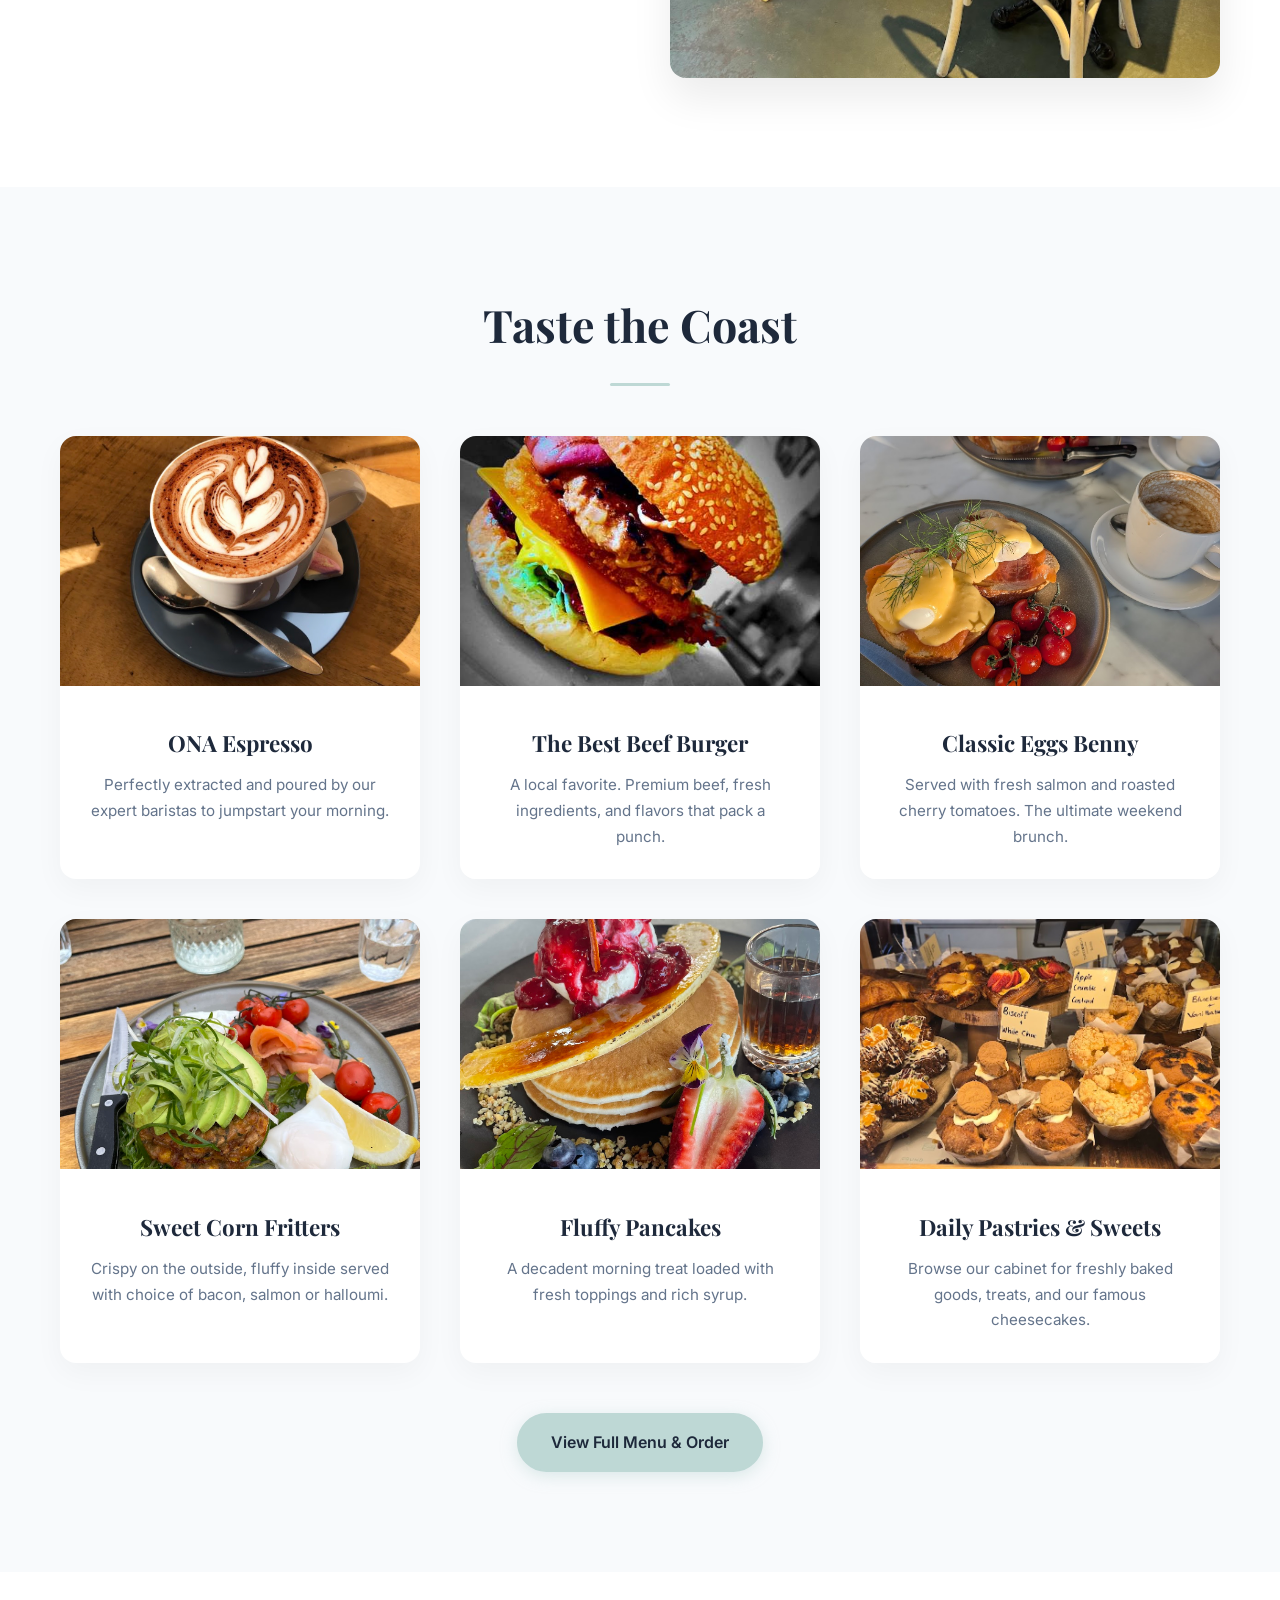
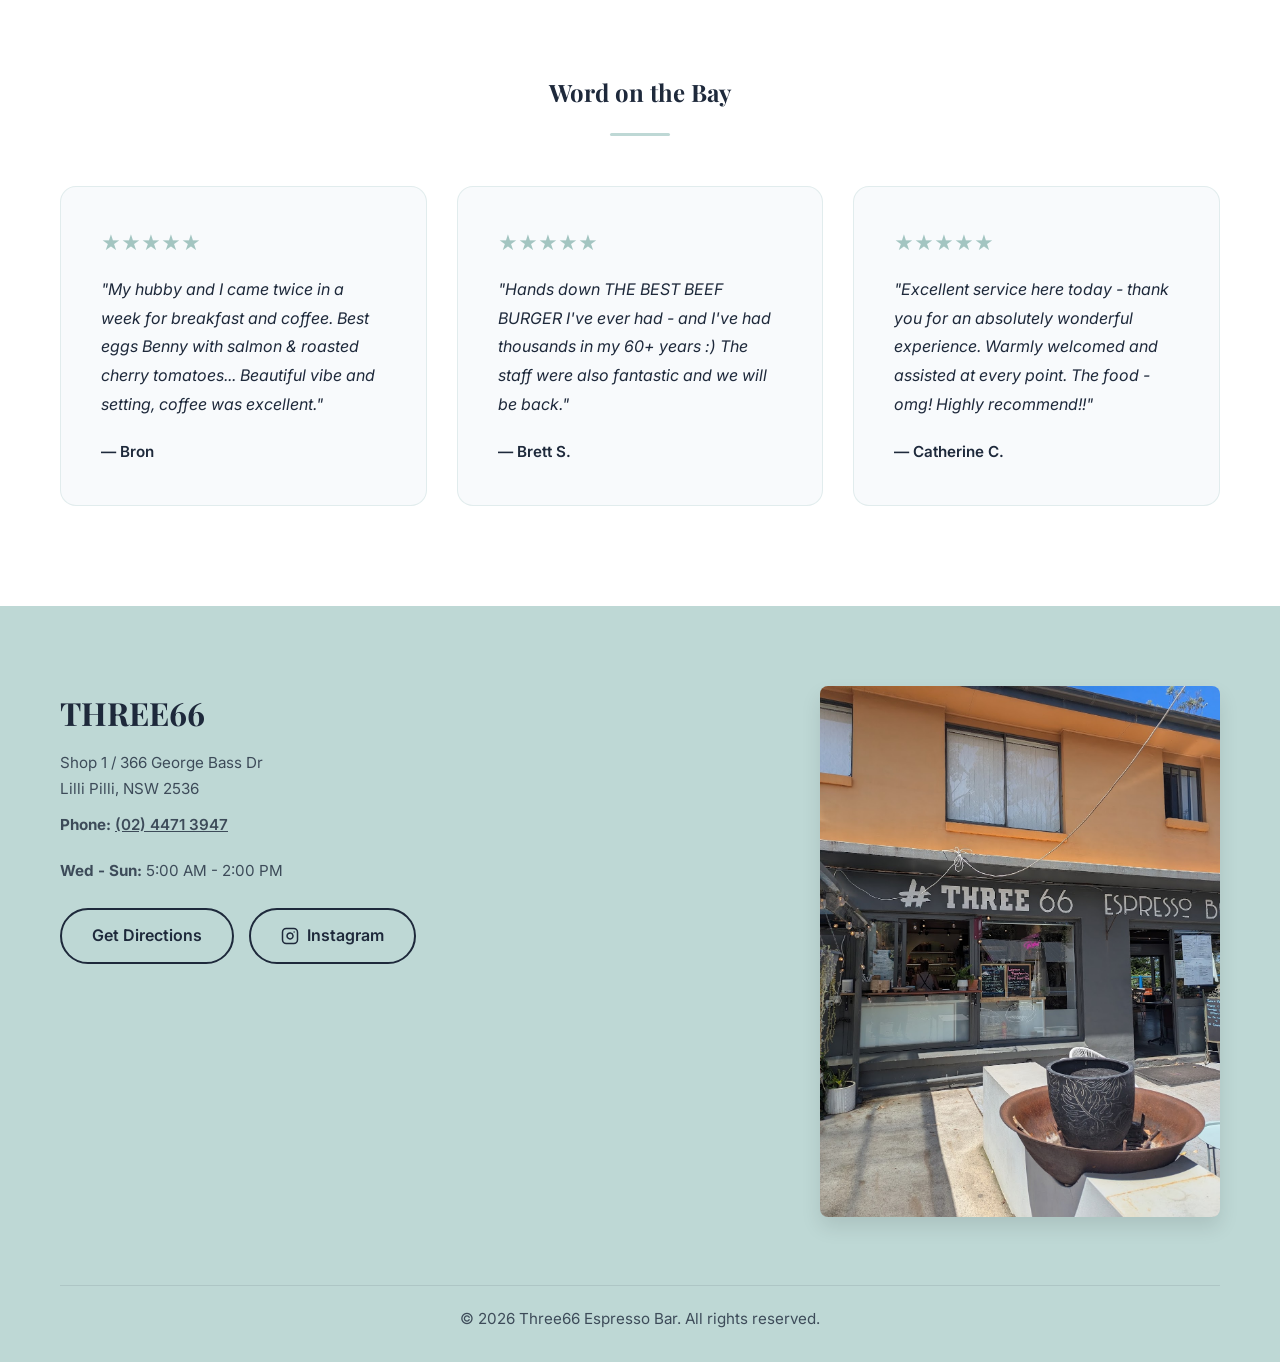
==== commit 488aee6d: "Update index.html" ====
--- a/index.html
+++ b/index.html
@@ -3,7 +3,8 @@
 <head>
     <meta charset="UTF-8">
     <meta name="viewport" content="width=device-width, initial-scale=1.0">
-    <meta name="description" content="Elevated coastal coffee and fresh food at Three66 Espresso Bar. Enjoy unrivaled waterfront views of Mosquito Bay in Lilli Pilli, NSW. Open daily from 5 AM.">
+    <meta name="description" content="Elevated coastal coffee and fresh food at Three66 Espresso Bar. Proudly serving ONA Coffee with unrivaled waterfront views of Mosquito Bay in Lilli Pilli, NSW.">
+    <link rel="icon" href="favicon.ico" type="image/x-icon">
     
     <title>Three66 Espresso Bar | Lilli Pilli</title>
     <link rel="stylesheet" href="style.css">
@@ -69,8 +70,8 @@
             <div class="text-block">
                 <h2>A Hidden Gem on the Bay</h2>
                 <div class="sand-line"></div>
-                <p>At Three66, we blend premium café culture with the relaxed beauty of the coast. Whether you are dropping by for your 5 AM caffeine hit, grabbing our famous bacon and egg roll, or enjoying a leisurely lunch on the deck, we have something for everyone.</p>
-                <p>We are proudly pet-friendly, fully licensed, and packed with lush indoor plants to make you feel right at home.</p>
+                <p>At Three66, we blend premium café culture with the relaxed beauty of the coast. We proudly serve specialty <strong>ONA Coffee</strong>, ensuring every cup is poured to absolute perfection.</p>
+                <p>Whether you are dropping by for your 5 AM caffeine hit, grabbing our famous bacon and egg roll, or enjoying a leisurely lunch on the deck, we have something for everyone. We are proudly pet-friendly, fully licensed, and packed with lush indoor plants to make you feel right at home.</p>
             </div>
             <div class="image-block">
                 <img src="view.JPG" alt="Waterfront View at Three66" class="rounded-img shadow image-fallback">
@@ -87,7 +88,7 @@
                 <div class="menu-card">
                     <img src="coffee.jpg" alt="Signature Espresso" class="menu-img image-fallback">
                     <div class="menu-content">
-                        <h3>Signature Espresso</h3>
+                        <h3>ONA Espresso</h3>
                         <p>Perfectly extracted and poured by our expert baristas to jumpstart your morning.</p>
                     </div>
                 </div>
@@ -164,14 +165,14 @@
                     <h2 class="footer-brand">THREE66</h2>
                     <p>Shop 1 / 366 George Bass Dr<br>Lilli Pilli, NSW 2536</p>
                     
-                    <p style="margin-top: 10px;"><strong>Phone:</strong> <a href="tel:0244713947" style="color: #cbd5e1; text-decoration: underline;">(02) 4471 3947</a></p>
+                    <p style="margin-top: 10px;"><strong>Phone:</strong> <a href="tel:0244713947" style="color: var(--text-dark); text-decoration: underline; font-weight: 600;">(02) 4471 3947</a></p>
 
                     <div class="hours" style="margin-top: 20px;">
                         <p><strong>Wed - Sun:</strong> 5:00 AM - 2:00 PM</p>
                     </div>
                     
                     <div class="socials" style="margin-top: 25px; display: flex; gap: 15px; flex-wrap: wrap;">
-                        <a href="https://maps.google.com/?q=Shop+1/366+George+Bass+Dr,+Lilli+Pilli+NSW+2536" target="_blank" class="btn-white-outline">Get Directions</a>
+                        <a href="https://www.google.com/maps/search/?api=1&query=Three66+Espresso+Bar+Lilli+Pilli" target="_blank" class="btn-white-outline">Get Directions</a>
                         
                         <a href="https://www.instagram.com/three66espresso" target="_blank" class="btn-white-outline" style="display: inline-flex; align-items: center; gap: 8px;">
                             <svg xmlns="http://www.w3.org/2000/svg" width="18" height="18" viewBox="0 0 24 24" fill="none" stroke="currentColor" stroke-width="2" stroke-linecap="round" stroke-linejoin="round">
@@ -189,7 +190,7 @@
                 </div>
             </div>
             <div class="footer-bottom">
-                <p>&copy; 2026 Three66 Espresso Bar. All rights reserved.</p>
+                <p>© 2026 Three66 Espresso Bar. All rights reserved.</p>
             </div>
         </div>
     </footer>
@@ -208,7 +209,6 @@
             hamburger.classList.toggle('active');
         });
 
-        // Close menu when a link is clicked
         navItems.forEach(item => {
             item.addEventListener('click', () => {
                 navLinks.classList.remove('active');
--- a/style.css
+++ b/style.css
@@ -1,18 +1,22 @@
-/* --- Elevated Coastal Variables --- */
+/* --- Coastal Seafoam Variables --- */
 :root {
     --bg-white: #FFFFFF;
-    --bg-offwhite: #F9FAFB;
-    --text-dark: #1E293B; 
+    --bg-offwhite: #F8FAFC; /* A slightly cooler off-white to match the seafoam */
+    --text-dark: #1E293B; /* Deep slate for maximum readability */
     --text-muted: #64748B;
-    --ocean-blue: #1E3A8A; 
-    --ocean-blue-hover: #152c6b;
-    --warm-sand: #D4B895; 
+    --brand-color: #bed8d5; /* Your new Coastal Seafoam */
+    --brand-hover: #a3c5c1; /* Slightly darker seafoam for hover effects */
 }
 
 * {
     margin: 0;
     padding: 0;
     box-sizing: border-box;
+}
+
+html {
+    scroll-behavior: smooth;
+    scroll-padding-top: 90px;
 }
 
 body {
@@ -24,7 +28,7 @@
 
 h1, h2, h3 {
     font-family: 'Playfair Display', serif;
-    color: var(--ocean-blue);
+    color: var(--text-dark); /* Dark headings for contrast against light backgrounds */
 }
 
 a {
@@ -46,11 +50,11 @@
     background-color: var(--bg-offwhite);
 }
 
-/* --- Warm Sand Accents --- */
+/* --- Seafoam Accents --- */
 .sand-line {
     width: 60px;
     height: 3px;
-    background-color: var(--warm-sand);
+    background-color: var(--brand-color);
     margin: 20px 0 30px 0;
     border-radius: 2px;
 }
@@ -61,23 +65,23 @@
 
 /* --- High-Contrast Buttons --- */
 .btn-primary {
-    background-color: var(--ocean-blue);
-    color: #ffffff !important;
+    background-color: var(--brand-color);
+    color: var(--text-dark) !important; /* Deep slate text on seafoam button */
     padding: 14px 32px;
     font-weight: 600;
     border-radius: 30px; 
     display: inline-flex;
     justify-content: center;
     align-items: center;
-    box-shadow: 0 4px 15px rgba(30, 58, 138, 0.3);
-    border: 2px solid var(--ocean-blue);
+    box-shadow: 0 4px 15px rgba(190, 216, 213, 0.5); /* Seafoam shadow */
+    border: 2px solid var(--brand-color);
 }
 
 .btn-primary:hover {
-    background-color: var(--ocean-blue-hover);
-    border-color: var(--ocean-blue-hover);
+    background-color: var(--brand-hover);
+    border-color: var(--brand-hover);
     transform: translateY(-2px);
-    box-shadow: 0 6px 20px rgba(30, 58, 138, 0.4);
+    box-shadow: 0 6px 20px rgba(190, 216, 213, 0.7);
 }
 
 .nav-btn {
@@ -97,7 +101,7 @@
 
 .btn-white-outline:hover {
     background-color: #ffffff;
-    color: var(--ocean-blue) !important;
+    color: var(--text-dark) !important;
 }
 
 .btn-ig-hero {
@@ -115,7 +119,7 @@
 
 .btn-ig-hero:hover {
     background-color: #ffffff;
-    color: var(--ocean-blue) !important;
+    color: var(--text-dark) !important;
 }
 
 /* --- Navigation & Logo --- */
@@ -133,6 +137,7 @@
     display: flex;
     justify-content: space-between;
     align-items: center;
+    position: relative;
 }
 
 .nav-logo {
@@ -154,7 +159,7 @@
 }
 
 .nav-links li a:hover {
-    color: var(--ocean-blue);
+    color: var(--brand-hover);
 }
 
 .nav-actions {
@@ -164,15 +169,32 @@
 }
 
 .nav-ig-link {
-    color: var(--ocean-blue);
+    color: var(--text-dark); 
     display: flex;
     align-items: center;
     transition: transform 0.2s ease, color 0.2s ease;
 }
 
 .nav-ig-link:hover {
-    color: var(--warm-sand);
+    color: var(--brand-hover);
     transform: scale(1.1); 
+}
+
+/* --- Hamburger Menu Icon --- */
+.hamburger {
+    display: none;
+    cursor: pointer;
+    flex-direction: column;
+    gap: 5px;
+    z-index: 101;
+}
+
+.hamburger .bar {
+    width: 25px;
+    height: 3px;
+    background-color: var(--text-dark);
+    transition: all 0.3s ease;
+    border-radius: 3px;
 }
 
 /* --- Hero Section --- */
@@ -192,7 +214,7 @@
 .hero-overlay {
     position: absolute;
     top: 0; left: 0; right: 0; bottom: 0;
-    background: rgba(0, 0, 0, 0.4);
+    background: rgba(30, 41, 59, 0.45); /* Deep slate overlay to complement the seafoam */
 }
 
 .hero-content {
@@ -203,7 +225,7 @@
 }
 
 .subheading {
-    color: var(--warm-sand);
+    color: var(--brand-color);
     font-size: 1rem;
     letter-spacing: 3px;
     text-transform: uppercase;
@@ -221,7 +243,7 @@
 
 .hero-content p {
     font-size: 1.2rem;
-    color: #f1f5f9;
+    color: #f8fafc;
     margin-bottom: 40px;
     font-weight: 400;
 }
@@ -235,7 +257,7 @@
 
 /* --- Image Fallbacks --- */
 .image-fallback {
-    background-color: #e2e8f0;
+    background-color: var(--bg-offwhite);
     color: transparent; 
     min-height: 250px;
 }
@@ -270,10 +292,10 @@
 }
 
 .shadow {
-    box-shadow: 0 20px 40px rgba(0,0,0,0.1);
-}
-
-/* --- Menu Cards (6 Items) --- */
+    box-shadow: 0 20px 40px rgba(0,0,0,0.08);
+}
+
+/* --- Menu Cards --- */
 .menu-section {
     padding: 100px 0;
 }
@@ -293,22 +315,31 @@
     background: #fff;
     border-radius: 16px;
     overflow: hidden;
-    box-shadow: 0 10px 30px rgba(0,0,0,0.05);
+    box-shadow: 0 10px 30px rgba(0,0,0,0.04);
     transition: transform 0.3s ease;
 }
 
 .menu-card:hover {
     transform: translateY(-5px);
+    box-shadow: 0 15px 35px rgba(0,0,0,0.08);
 }
 
 .menu-img {
     width: 100%;
     height: 250px;
     object-fit: cover;
+    transition: transform 0.5s ease;
+}
+
+.menu-card:hover .menu-img {
+    transform: scale(1.05);
 }
 
 .menu-content {
     padding: 30px;
+    background: #fff; 
+    position: relative;
+    z-index: 2;
 }
 
 .menu-content h3 {
@@ -334,11 +365,11 @@
     padding: 40px;
     border-radius: 16px;
     text-align: left;
-    border: 1px solid #e2e8f0;
+    border: 1px solid rgba(190, 216, 213, 0.4); /* Subtle seafoam border */
 }
 
 .stars {
-    color: var(--warm-sand);
+    color: var(--brand-hover);
     font-size: 1.2rem;
     margin-bottom: 15px;
 }
@@ -352,16 +383,16 @@
 }
 
 .review-author {
-    color: var(--ocean-blue);
+    color: var(--text-dark);
     font-weight: 600;
     font-size: 0.95rem;
 }
 
-/* --- Deep Blue Footer --- */
+/* --- Seafoam Footer --- */
 .footer {
     padding: 80px 0 30px 0;
-    background-color: var(--ocean-blue);
-    color: #fff;
+    background-color: var(--brand-color);
+    color: var(--text-dark); /* Dark text on seafoam background */
 }
 
 .footer-content {
@@ -376,14 +407,26 @@
 }
 
 .footer-brand {
-    color: #fff;
+    color: var(--text-dark);
     font-size: 2rem;
     margin-bottom: 10px;
 }
 
 .footer p {
-    color: #cbd5e1;
+    color: var(--text-dark);
     font-size: 0.95rem;
+    opacity: 0.8;
+}
+
+/* Adjust the white outline buttons for the new light footer */
+.footer .btn-white-outline {
+    border-color: var(--text-dark);
+    color: var(--text-dark) !important;
+}
+
+.footer .btn-white-outline:hover {
+    background-color: var(--text-dark);
+    color: var(--brand-color) !important;
 }
 
 .footer-image-container {
@@ -394,14 +437,14 @@
 .footer-store-img {
     width: 100%;
     border-radius: 8px;
-    box-shadow: 0 10px 20px rgba(0,0,0,0.2);
+    box-shadow: 0 10px 20px rgba(0,0,0,0.1);
     object-fit: cover;
 }
 
 .footer-bottom {
     margin-top: 60px;
     text-align: center;
-    border-top: 1px solid rgba(255,255,255,0.1);
+    border-top: 1px solid rgba(30, 41, 59, 0.1);
     padding-top: 20px;
 }
 
@@ -415,7 +458,7 @@
     background-color: #fff;
     padding: 15px;
     z-index: 1000;
-    box-shadow: 0 -5px 20px rgba(0,0,0,0.1);
+    box-shadow: 0 -5px 20px rgba(0,0,0,0.08);
 }
 
 .full-width {
@@ -424,12 +467,39 @@
     padding: 15px 0;
 }
 
-/* --- Responsive --- */
+/* --- Responsive & Mobile Menu --- */
 @media (max-width: 900px) {
-    /* Hide nav links AND actions (IG icon) on mobile to save space */
-    .nav-links, .nav-actions {
+    .nav-actions {
         display: none;
     }
+    
+    .hamburger {
+        display: flex;
+    }
+    
+    .nav-links {
+        display: flex;
+        flex-direction: column;
+        position: absolute;
+        top: 80px; 
+        left: -100%;
+        width: 100%;
+        background-color: rgba(255, 255, 255, 0.98);
+        padding: 30px 0;
+        box-shadow: 0 10px 15px rgba(0,0,0,0.05);
+        transition: left 0.3s ease;
+        text-align: center;
+        border-top: 1px solid #e2e8f0;
+    }
+    
+    .nav-links.active {
+        left: 0;
+    }
+    
+    .hamburger.active .bar:nth-child(2) { opacity: 0; }
+    .hamburger.active .bar:nth-child(1) { transform: translateY(8px) rotate(45deg); }
+    .hamburger.active .bar:nth-child(3) { transform: translateY(-8px) rotate(-45deg); }
+
     .hero-content h1 {
         font-size: 3rem;
     }
@@ -442,6 +512,9 @@
         text-align: center;
         align-items: center;
     }
+    .socials {
+        justify-content: center;
+    }
     .mobile-sticky-cta {
         display: block;
     }
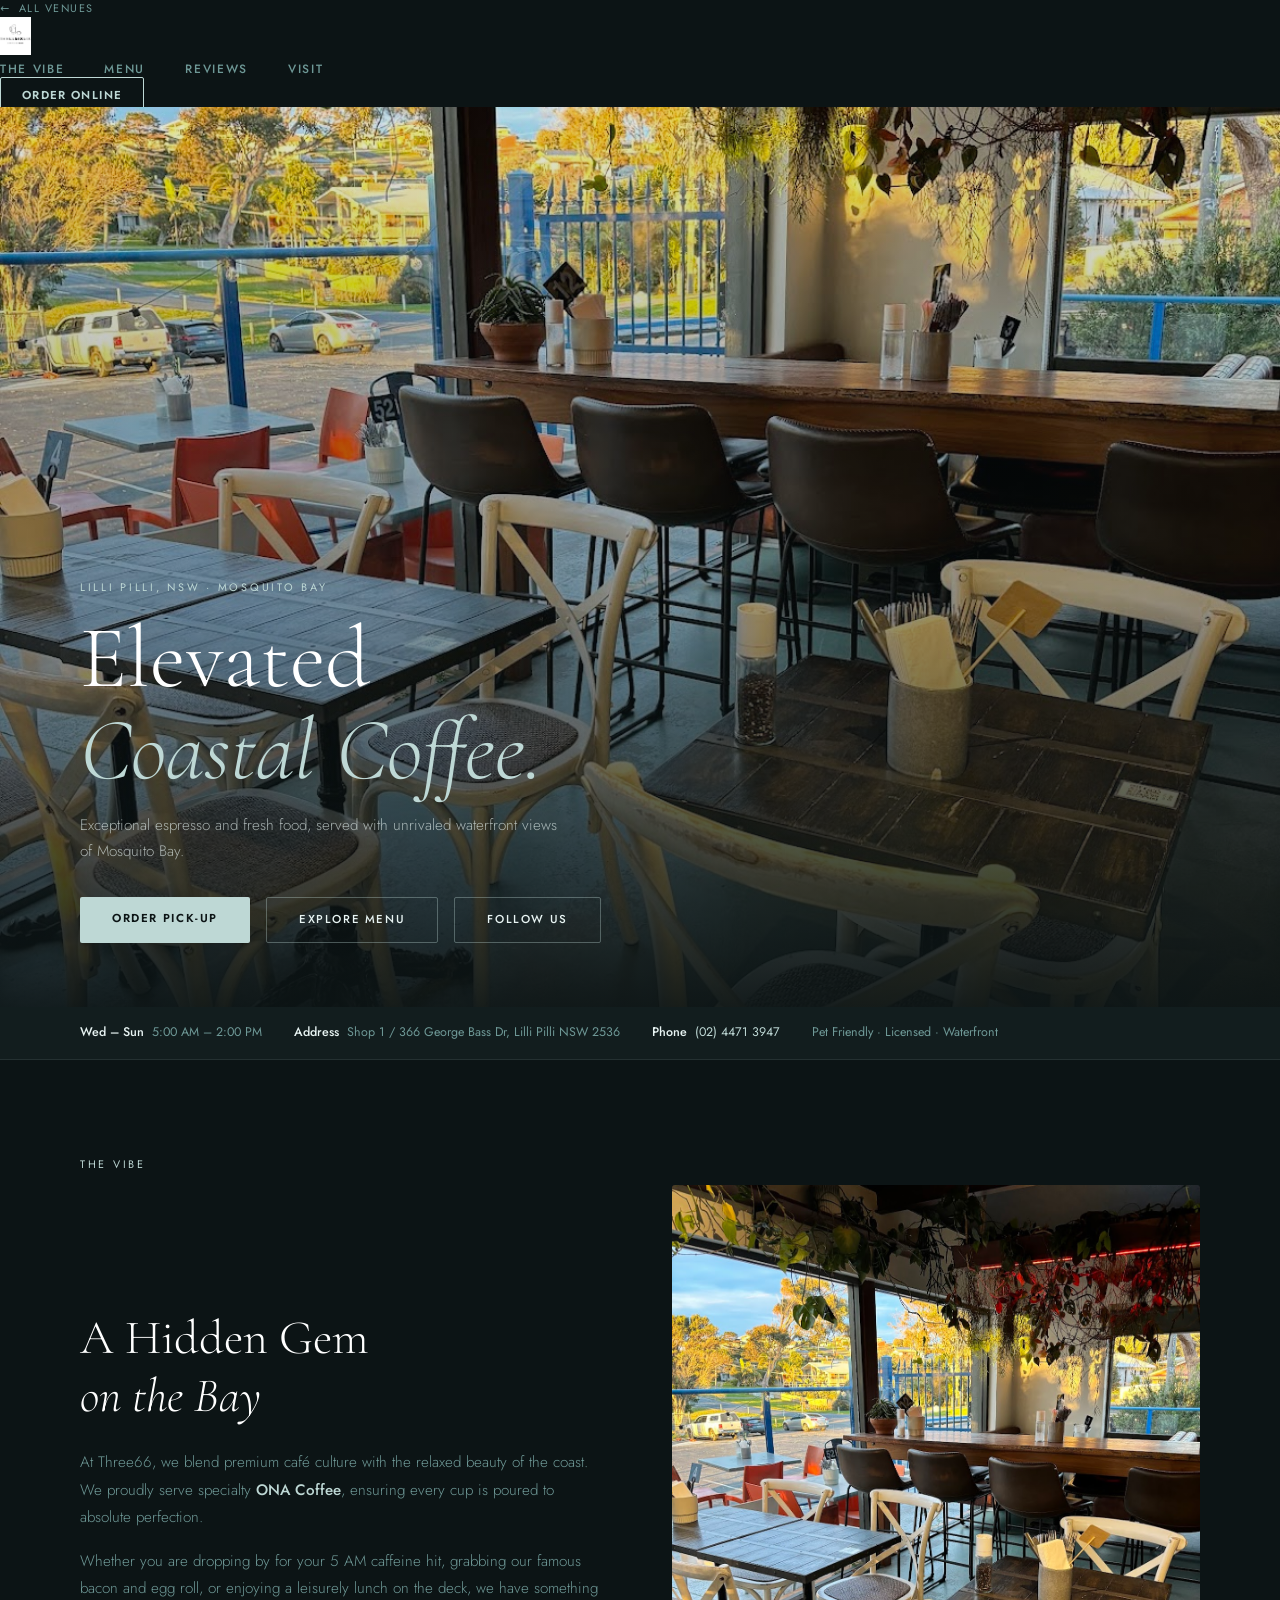
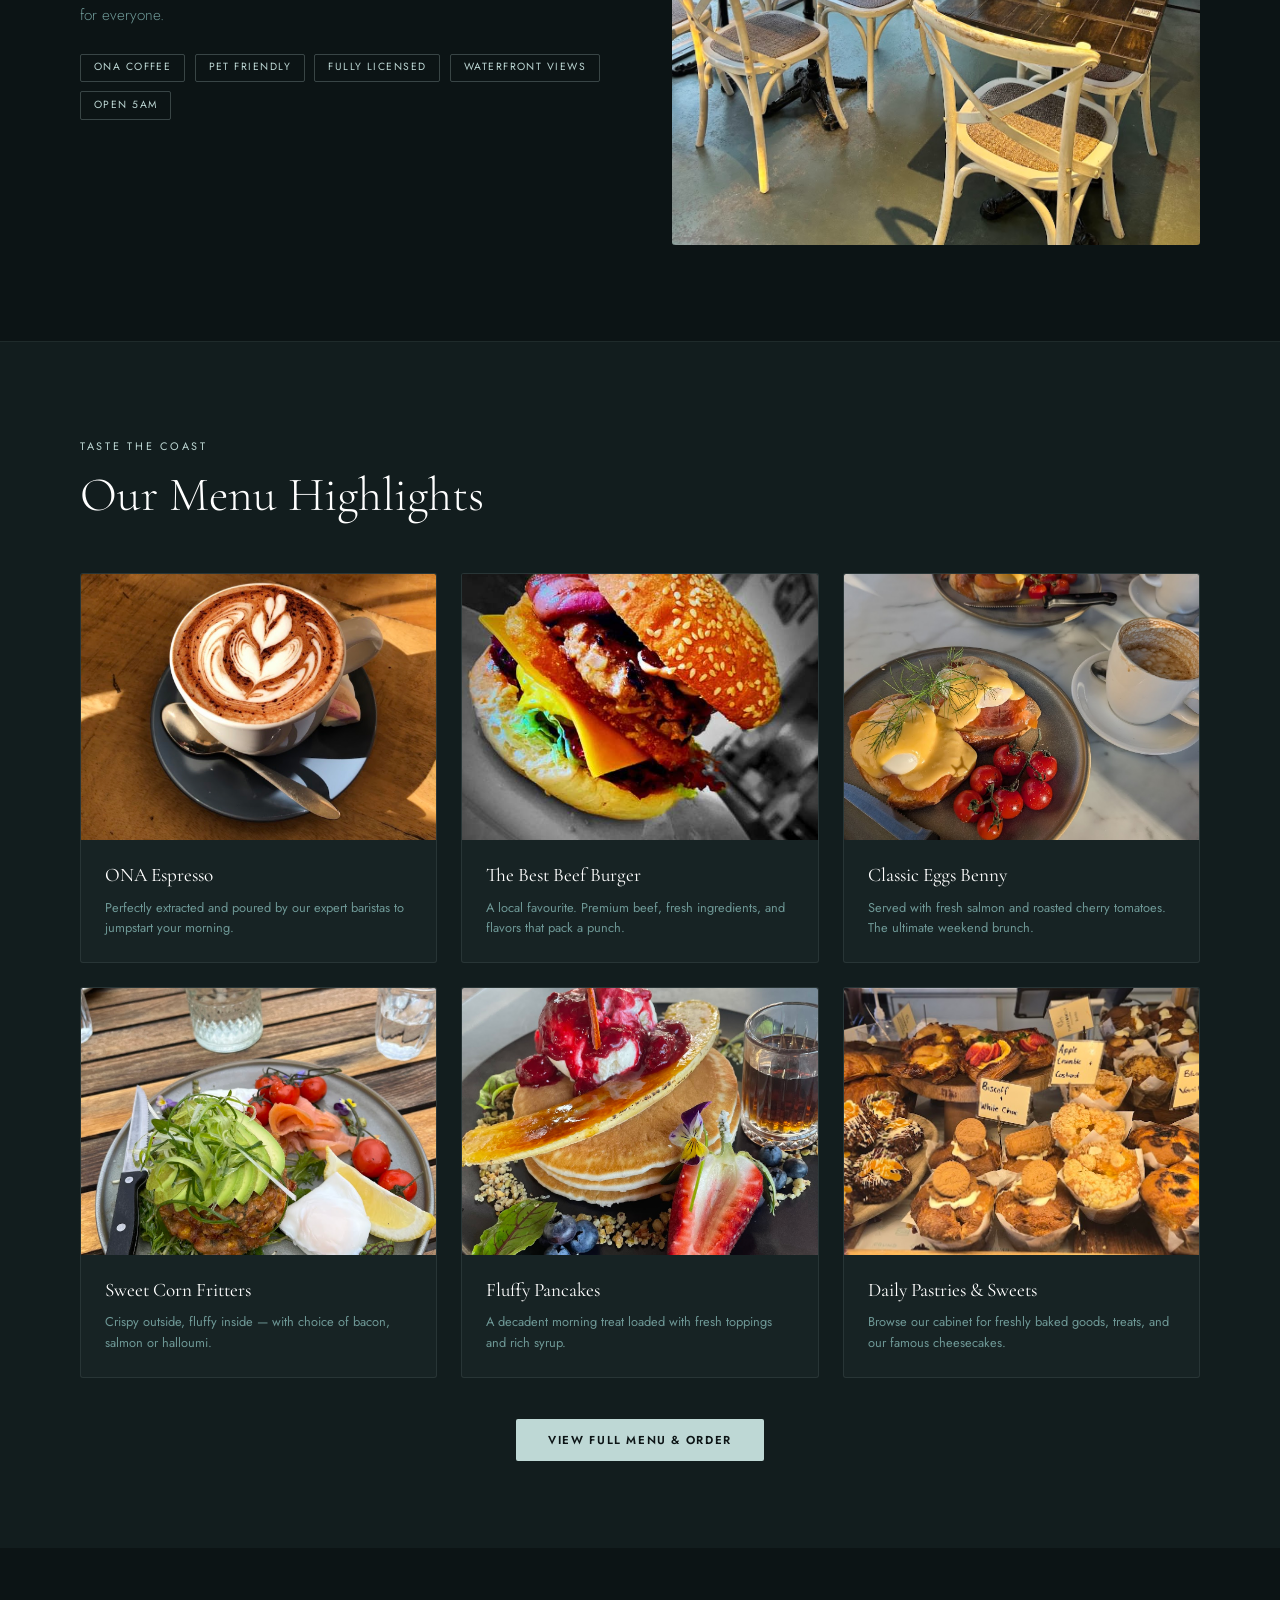
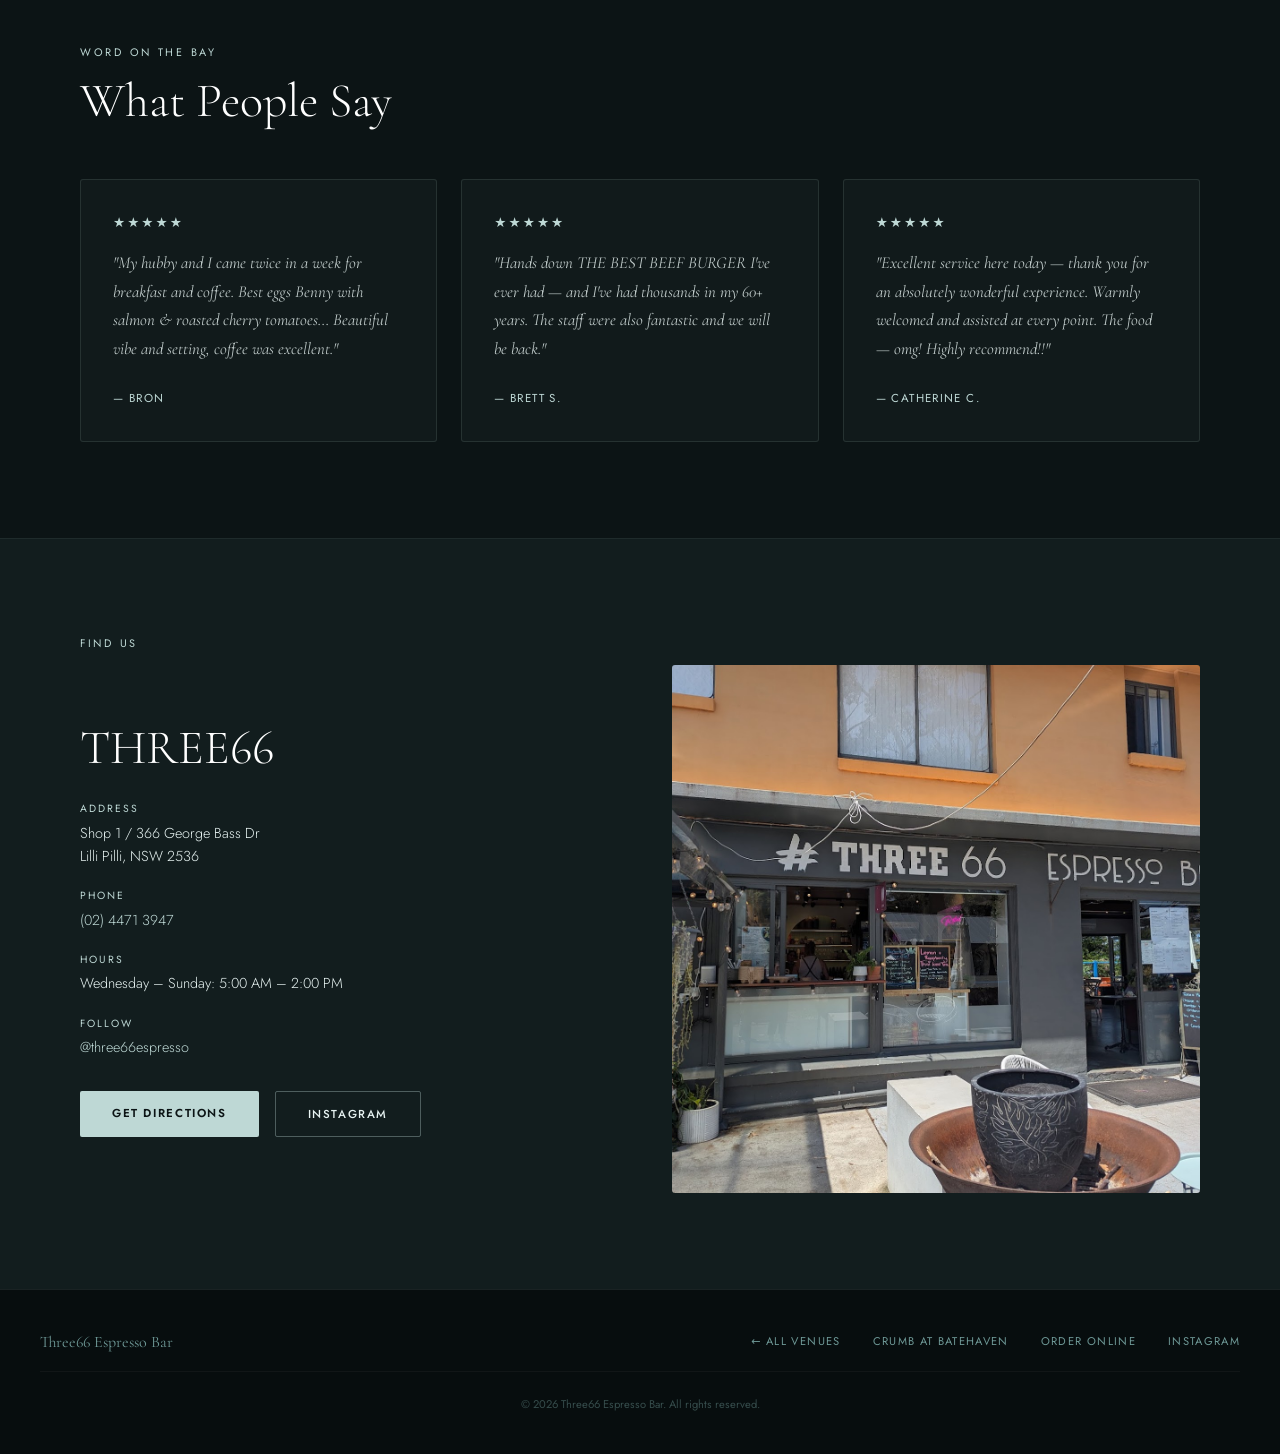
==== commit 31008a68: "Update index.html" ====
--- a/index.html
+++ b/index.html
@@ -1,220 +1,361 @@
 <!DOCTYPE html>
+
 <html lang="en">
 <head>
-    <meta charset="UTF-8">
-    <meta name="viewport" content="width=device-width, initial-scale=1.0">
-    <meta name="description" content="Elevated coastal coffee and fresh food at Three66 Espresso Bar. Proudly serving ONA Coffee with unrivaled waterfront views of Mosquito Bay in Lilli Pilli, NSW.">
-    <link rel="icon" href="favicon.ico" type="image/x-icon">
-    
-    <title>Three66 Espresso Bar | Lilli Pilli</title>
-    <link rel="stylesheet" href="style.css">
-    <link href="https://fonts.googleapis.com/css2?family=Playfair+Display:ital,wght@0,500;0,700;1,500&family=Inter:wght@300;400;500;600&display=swap" rel="stylesheet">
+  <meta charset="UTF-8" />
+  <meta name="viewport" content="width=device-width, initial-scale=1.0" />
+  <title>Three66 Espresso Bar | Lilli Pilli</title>
+  <meta name="description" content="Elevated coastal coffee and fresh food with waterfront views of Mosquito Bay. Lilli Pilli NSW." />
+  <link rel="preconnect" href="https://fonts.googleapis.com" />
+  <link href="https://fonts.googleapis.com/css2?family=Cormorant+Garamond:ital,wght@0,300;0,400;0,600;1,300;1,400&family=Jost:wght@300;400;500;600&display=swap" rel="stylesheet" />
+  <style>
+    *, *::before, *::after { box-sizing: border-box; margin: 0; padding: 0; }
+    :root {
+      --bg:     #0c1415;
+      --bg2:    #121d1e;
+      --brand:  #bed8d5;   /* Three66 teal */
+      --brand2: #8fbfbb;   /* darker teal for hover */
+      --cream:  #e8f4f3;
+      --muted:  #6e9896;
+      --white:  #ffffff;
+      --serif:  'Cormorant Garamond', Georgia, serif;
+      --sans:   'Jost', system-ui, sans-serif;
+    }
+    html { scroll-behavior: smooth; }
+    body { font-family: var(--sans); background: var(--bg); color: var(--cream); line-height: 1.6; }
+    a { color: inherit; text-decoration: none; }
+    img { display: block; max-width: 100%; }
+
+```
+/* NAV */
+nav {
+  position: fixed; top: 0; left: 0; right: 0; z-index: 100;
+  display: flex; align-items: center; justify-content: space-between;
+  padding: 1.1rem 2.5rem;
+  background: rgba(12,20,21,0.9);
+  backdrop-filter: blur(10px);
+  border-bottom: 1px solid rgba(190,216,213,0.12);
+}
+.nav-back {
+  font-size: 0.68rem; letter-spacing: 0.14em; text-transform: uppercase;
+  color: var(--muted); display: flex; align-items: center; gap: 0.5rem;
+  transition: color 0.2s;
+}
+.nav-back::before { content: '←'; }
+.nav-back:hover { color: var(--brand); }
+.nav-logo img { height: 38px; width: auto; }
+.nav-links { display: flex; gap: 2.5rem; list-style: none; }
+.nav-links a {
+  font-size: 0.75rem; font-weight: 500; letter-spacing: 0.14em;
+  text-transform: uppercase; color: var(--muted); transition: color 0.2s;
+}
+.nav-links a:hover { color: var(--brand); }
+.nav-order {
+  font-size: 0.72rem; font-weight: 600; letter-spacing: 0.12em;
+  text-transform: uppercase; padding: 0.55rem 1.3rem;
+  border: 1px solid var(--brand); color: var(--brand);
+  border-radius: 2px; transition: all 0.2s;
+}
+.nav-order:hover { background: var(--brand); color: var(--bg); }
+@media (max-width: 700px) { .nav-links { display: none; } }
+
+/* HERO */
+.hero {
+  height: 100vh; min-height: 600px;
+  position: relative; display: flex; align-items: flex-end;
+  background: url('view.JPG') center/cover no-repeat;
+  background-color: var(--bg2);
+}
+.hero-overlay {
+  position: absolute; inset: 0;
+  background: linear-gradient(to top, rgba(12,20,21,0.95) 0%, rgba(12,20,21,0.4) 45%, rgba(12,20,21,0.1) 100%);
+}
+.hero-content {
+  position: relative; z-index: 1;
+  padding: 0 2.5rem 4rem;
+  max-width: 1200px; width: 100%; margin: 0 auto;
+}
+.hero-eyebrow {
+  font-size: 0.68rem; letter-spacing: 0.25em; text-transform: uppercase;
+  color: var(--brand); margin-bottom: 1rem;
+}
+.hero-title {
+  font-family: var(--serif);
+  font-size: clamp(3rem, 7vw, 5.5rem);
+  font-weight: 300; line-height: 1.05;
+  color: var(--white); margin-bottom: 1rem;
+}
+.hero-title em { font-style: italic; color: var(--brand); }
+.hero-sub {
+  font-size: 0.95rem; font-weight: 300; color: rgba(232,244,243,0.65);
+  max-width: 480px; margin-bottom: 2rem; line-height: 1.7;
+}
+.hero-actions { display: flex; gap: 1rem; flex-wrap: wrap; }
+.btn-brand {
+  font-size: 0.72rem; font-weight: 600; letter-spacing: 0.14em;
+  text-transform: uppercase; padding: 0.8rem 2rem;
+  background: var(--brand); color: var(--bg);
+  border-radius: 2px; transition: background 0.2s;
+}
+.btn-brand:hover { background: var(--brand2); }
+.btn-outline {
+  font-size: 0.72rem; font-weight: 500; letter-spacing: 0.14em;
+  text-transform: uppercase; padding: 0.8rem 2rem;
+  border: 1px solid rgba(190,216,213,0.35); color: var(--cream);
+  border-radius: 2px; transition: all 0.2s;
+}
+.btn-outline:hover { border-color: var(--brand); color: var(--brand); }
+
+/* INFO BAR */
+.info-bar { background: var(--bg2); border-bottom: 1px solid rgba(190,216,213,0.1); }
+.info-bar-inner {
+  max-width: 1200px; margin: 0 auto; padding: 1rem 2.5rem;
+  display: flex; flex-wrap: wrap; gap: 2rem; align-items: center;
+}
+.info-item { font-size: 0.78rem; color: var(--muted); display: flex; gap: 0.5rem; }
+.info-item strong { color: var(--cream); font-weight: 500; }
+.info-item a { color: var(--brand); }
+
+/* SECTIONS */
+.section { padding: 6rem 2.5rem; max-width: 1200px; margin: 0 auto; }
+.section-label {
+  font-size: 0.68rem; letter-spacing: 0.25em; text-transform: uppercase;
+  color: var(--brand); margin-bottom: 0.75rem;
+}
+.section-title {
+  font-family: var(--serif); font-size: clamp(2rem, 4vw, 3rem);
+  font-weight: 300; color: var(--white); margin-bottom: 3rem; line-height: 1.2;
+}
+
+/* ABOUT */
+.about-grid { display: grid; grid-template-columns: 1fr 1fr; gap: 4rem; align-items: center; }
+@media (max-width: 760px) { .about-grid { grid-template-columns: 1fr; } }
+.about-text p { font-size: 0.95rem; font-weight: 300; color: var(--muted); line-height: 1.8; margin-bottom: 1rem; }
+.about-text strong { color: var(--brand); font-weight: 500; }
+.about-badges { display: flex; flex-wrap: wrap; gap: 0.6rem; margin-top: 1.5rem; }
+.badge {
+  font-size: 0.65rem; letter-spacing: 0.14em; text-transform: uppercase;
+  border: 1px solid rgba(190,216,213,0.25); color: var(--brand);
+  padding: 0.3rem 0.8rem; border-radius: 2px;
+}
+.about-img { aspect-ratio: 4/5; background: center/cover no-repeat var(--bg2); border-radius: 3px; }
+
+/* MENU */
+.menu-section { background: var(--bg2); border-top: 1px solid rgba(190,216,213,0.07); }
+.menu-grid { display: grid; grid-template-columns: repeat(3,1fr); gap: 1.5rem; }
+@media (max-width: 900px) { .menu-grid { grid-template-columns: repeat(2,1fr); } }
+@media (max-width: 560px) { .menu-grid { grid-template-columns: 1fr; } }
+.menu-card {
+  background: rgba(190,216,213,0.03);
+  border: 1px solid rgba(190,216,213,0.1);
+  border-radius: 3px; overflow: hidden; transition: border-color 0.25s;
+}
+.menu-card:hover { border-color: rgba(190,216,213,0.35); }
+.menu-card-img { aspect-ratio: 4/3; background: center/cover no-repeat var(--bg); }
+.menu-card-body { padding: 1.25rem 1.5rem 1.5rem; }
+.menu-card-body h4 {
+  font-family: var(--serif); font-size: 1.2rem; font-weight: 400;
+  color: var(--white); margin-bottom: 0.4rem;
+}
+.menu-card-body p { font-size: 0.8rem; color: var(--muted); line-height: 1.6; }
+.menu-cta { text-align: center; margin-top: 3rem; }
+
+/* REVIEWS */
+.reviews-grid { display: grid; grid-template-columns: repeat(3,1fr); gap: 1.5rem; }
+@media (max-width: 900px) { .reviews-grid { grid-template-columns: 1fr; } }
+.review-card {
+  border: 1px solid rgba(190,216,213,0.12); border-radius: 3px;
+  padding: 2rem; background: rgba(190,216,213,0.03);
+}
+.stars { color: var(--brand); letter-spacing: 2px; margin-bottom: 1rem; font-size: 0.85rem; }
+.review-text {
+  font-family: var(--serif); font-style: italic; font-size: 1.05rem;
+  color: rgba(232,244,243,0.8); line-height: 1.7; margin-bottom: 1.25rem;
+}
+.review-author { font-size: 0.72rem; letter-spacing: 0.12em; text-transform: uppercase; color: var(--brand); }
+
+/* FIND US */
+.find-section { background: var(--bg2); border-top: 1px solid rgba(190,216,213,0.07); }
+.find-grid { display: grid; grid-template-columns: 1fr 1fr; gap: 4rem; align-items: center; }
+@media (max-width: 760px) { .find-grid { grid-template-columns: 1fr; } }
+.find-details dt {
+  font-size: 0.65rem; letter-spacing: 0.2em; text-transform: uppercase;
+  color: var(--brand); margin-bottom: 0.25rem; margin-top: 1.25rem;
+}
+.find-details dt:first-child { margin-top: 0; }
+.find-details dd { font-size: 0.9rem; color: var(--cream); font-weight: 300; }
+.find-details dd a { color: var(--brand); }
+.find-actions { display: flex; gap: 1rem; flex-wrap: wrap; margin-top: 2rem; }
+.find-img { aspect-ratio: 1; background: center/cover no-repeat var(--bg2); border-radius: 3px; }
+
+/* FOOTER */
+footer {
+  background: #070d0e; border-top: 1px solid rgba(190,216,213,0.1);
+  padding: 2.5rem; display: flex; flex-wrap: wrap;
+  justify-content: space-between; align-items: center; gap: 1rem;
+}
+.footer-brand { font-family: var(--serif); font-size: 1rem; color: var(--muted); }
+.footer-links { display: flex; gap: 2rem; flex-wrap: wrap; }
+.footer-links a {
+  font-size: 0.7rem; letter-spacing: 0.12em; text-transform: uppercase;
+  color: var(--muted); transition: color 0.2s;
+}
+.footer-links a:hover { color: var(--brand); }
+.footer-copy {
+  font-size: 0.7rem; color: rgba(110,152,150,0.45); width: 100%;
+  text-align: center; padding-top: 1.5rem;
+  border-top: 1px solid rgba(255,255,255,0.04);
+}
+```
+
+  </style>
 </head>
 <body>
 
-    <nav class="navbar">
-        <div class="nav-container">
-            <a href="#" class="logo-link">
-                <img src="logo.jpg" alt="Three66 Espresso Bar" class="nav-logo">
-            </a>
-            
-            <div class="hamburger" id="hamburger">
-                <span class="bar"></span>
-                <span class="bar"></span>
-                <span class="bar"></span>
-            </div>
-            
-            <ul class="nav-links" id="nav-links">
-                <li><a href="#about" class="nav-item">The Vibe</a></li>
-                <li><a href="#menu" class="nav-item">Menu</a></li>
-                <li><a href="#reviews" class="nav-item">Reviews</a></li>
-            </ul>
-
-            <div class="nav-actions">
-                <a href="https://www.instagram.com/three66espresso" target="_blank" class="nav-ig-link" aria-label="Follow us on Instagram">
-                    <svg xmlns="http://www.w3.org/2000/svg" width="24" height="24" viewBox="0 0 24 24" fill="none" stroke="currentColor" stroke-width="2" stroke-linecap="round" stroke-linejoin="round">
-                        <rect x="2" y="2" width="20" height="20" rx="5" ry="5"></rect>
-                        <path d="M16 11.37A4 4 0 1 1 12.63 8 4 4 0 0 1 16 11.37z"></path>
-                        <line x1="17.5" y1="6.5" x2="17.51" y2="6.5"></line>
-                    </svg>
-                </a>
-                <a href="https://three66.mobi-order.com/" target="_blank" class="btn-primary nav-btn">Order Online</a>
-            </div>
-        </div>
-    </nav>
-
-    <header class="hero">
-        <div class="hero-overlay"></div>
-        <div class="hero-content">
-            <h2 class="subheading">Lilli Pilli, NSW</h2>
-            <h1>Elevated Coastal Coffee.</h1>
-            <p>Exceptional espresso and fresh food, served with unrivaled waterfront views of Mosquito Bay.</p>
-            <div class="hero-buttons">
-                <a href="https://three66.mobi-order.com/" target="_blank" class="btn-primary">Order Pick-Up</a>
-                <a href="#menu" class="btn-white-outline">Explore Menu</a>
-                
-                <a href="https://www.instagram.com/three66espresso" target="_blank" class="btn-ig-hero">
-                    <svg xmlns="http://www.w3.org/2000/svg" width="20" height="20" viewBox="0 0 24 24" fill="none" stroke="currentColor" stroke-width="2" stroke-linecap="round" stroke-linejoin="round">
-                        <rect x="2" y="2" width="20" height="20" rx="5" ry="5"></rect>
-                        <path d="M16 11.37A4 4 0 1 1 12.63 8 4 4 0 0 1 16 11.37z"></path>
-                        <line x1="17.5" y1="6.5" x2="17.51" y2="6.5"></line>
-                    </svg>
-                    Follow Us
-                </a>
-            </div>
-        </div>
-    </header>
-
-    <section id="about" class="coastal-section">
-        <div class="container grid-2">
-            <div class="text-block">
-                <h2>A Hidden Gem on the Bay</h2>
-                <div class="sand-line"></div>
-                <p>At Three66, we blend premium café culture with the relaxed beauty of the coast. We proudly serve specialty <strong>ONA Coffee</strong>, ensuring every cup is poured to absolute perfection.</p>
-                <p>Whether you are dropping by for your 5 AM caffeine hit, grabbing our famous bacon and egg roll, or enjoying a leisurely lunch on the deck, we have something for everyone. We are proudly pet-friendly, fully licensed, and packed with lush indoor plants to make you feel right at home.</p>
-            </div>
-            <div class="image-block">
-                <img src="view.JPG" alt="Waterfront View at Three66" class="rounded-img shadow image-fallback">
-            </div>
-        </div>
+  <nav>
+    <a href="../index.html" class="nav-back">All Venues</a>
+    <div class="nav-logo"><img src="logo.jpg" alt="Three66 Espresso Bar" /></div>
+    <ul class="nav-links">
+      <li><a href="#about">The Vibe</a></li>
+      <li><a href="#menu">Menu</a></li>
+      <li><a href="#reviews">Reviews</a></li>
+      <li><a href="#visit">Visit</a></li>
+    </ul>
+    <a href="https://three66.mobi-order.com/" target="_blank" class="nav-order">Order Online</a>
+  </nav>
+
+  <div class="hero">
+    <div class="hero-overlay"></div>
+    <div class="hero-content">
+      <p class="hero-eyebrow">Lilli Pilli, NSW · Mosquito Bay</p>
+      <h1 class="hero-title">Elevated<br /><em>Coastal Coffee.</em></h1>
+      <p class="hero-sub">Exceptional espresso and fresh food, served with unrivaled waterfront views of Mosquito Bay.</p>
+      <div class="hero-actions">
+        <a href="https://three66.mobi-order.com/" target="_blank" class="btn-brand">Order Pick-Up</a>
+        <a href="#menu" class="btn-outline">Explore Menu</a>
+        <a href="https://www.instagram.com/three66espresso" target="_blank" class="btn-outline">Follow Us</a>
+      </div>
+    </div>
+  </div>
+
+  <div class="info-bar">
+    <div class="info-bar-inner">
+      <span class="info-item"><strong>Wed – Sun</strong> 5:00 AM – 2:00 PM</span>
+      <span class="info-item"><strong>Address</strong> Shop 1 / 366 George Bass Dr, Lilli Pilli NSW 2536</span>
+      <span class="info-item"><strong>Phone</strong> <a href="tel:0244713947">(02) 4471 3947</a></span>
+      <span class="info-item">Pet Friendly · Licensed · Waterfront</span>
+    </div>
+  </div>
+
+  <section id="about" class="section">
+    <p class="section-label">The Vibe</p>
+    <div class="about-grid">
+      <div class="about-text">
+        <h2 class="section-title" style="margin-bottom:1.5rem">A Hidden Gem<br /><em>on the Bay</em></h2>
+        <p>At Three66, we blend premium café culture with the relaxed beauty of the coast. We proudly serve specialty <strong>ONA Coffee</strong>, ensuring every cup is poured to absolute perfection.</p>
+        <p>Whether you are dropping by for your 5 AM caffeine hit, grabbing our famous bacon and egg roll, or enjoying a leisurely lunch on the deck, we have something for everyone.</p>
+        <div class="about-badges">
+          <span class="badge">ONA Coffee</span>
+          <span class="badge">Pet Friendly</span>
+          <span class="badge">Fully Licensed</span>
+          <span class="badge">Waterfront Views</span>
+          <span class="badge">Open 5AM</span>
+        </div>
+      </div>
+      <div class="about-img" style="background-image:url('view.JPG')"></div>
+    </div>
+  </section>
+
+  <div class="menu-section">
+    <div id="menu" class="section">
+      <p class="section-label">Taste the Coast</p>
+      <h2 class="section-title">Our Menu Highlights</h2>
+      <div class="menu-grid">
+        <div class="menu-card">
+          <div class="menu-card-img" style="background-image:url('coffee.jpg')"></div>
+          <div class="menu-card-body"><h4>ONA Espresso</h4><p>Perfectly extracted and poured by our expert baristas to jumpstart your morning.</p></div>
+        </div>
+        <div class="menu-card">
+          <div class="menu-card-img" style="background-image:url('beef-burger.JPG')"></div>
+          <div class="menu-card-body"><h4>The Best Beef Burger</h4><p>A local favourite. Premium beef, fresh ingredients, and flavors that pack a punch.</p></div>
+        </div>
+        <div class="menu-card">
+          <div class="menu-card-img" style="background-image:url('eggs-benny.JPG')"></div>
+          <div class="menu-card-body"><h4>Classic Eggs Benny</h4><p>Served with fresh salmon and roasted cherry tomatoes. The ultimate weekend brunch.</p></div>
+        </div>
+        <div class="menu-card">
+          <div class="menu-card-img" style="background-image:url('sweet-corn-fritters.JPG')"></div>
+          <div class="menu-card-body"><h4>Sweet Corn Fritters</h4><p>Crispy outside, fluffy inside — with choice of bacon, salmon or halloumi.</p></div>
+        </div>
+        <div class="menu-card">
+          <div class="menu-card-img" style="background-image:url('pancakes.JPG')"></div>
+          <div class="menu-card-body"><h4>Fluffy Pancakes</h4><p>A decadent morning treat loaded with fresh toppings and rich syrup.</p></div>
+        </div>
+        <div class="menu-card">
+          <div class="menu-card-img" style="background-image:url('pastry-cabinet.JPG')"></div>
+          <div class="menu-card-body"><h4>Daily Pastries & Sweets</h4><p>Browse our cabinet for freshly baked goods, treats, and our famous cheesecakes.</p></div>
+        </div>
+      </div>
+      <div class="menu-cta">
+        <a href="https://three66.mobi-order.com/" target="_blank" class="btn-brand">View Full Menu &amp; Order</a>
+      </div>
+    </div>
+  </div>
+
+  <section id="reviews" class="section">
+    <p class="section-label">Word on the Bay</p>
+    <h2 class="section-title">What People Say</h2>
+    <div class="reviews-grid">
+      <div class="review-card">
+        <div class="stars">★★★★★</div>
+        <p class="review-text">"My hubby and I came twice in a week for breakfast and coffee. Best eggs Benny with salmon &amp; roasted cherry tomatoes... Beautiful vibe and setting, coffee was excellent."</p>
+        <span class="review-author">— Bron</span>
+      </div>
+      <div class="review-card">
+        <div class="stars">★★★★★</div>
+        <p class="review-text">"Hands down THE BEST BEEF BURGER I've ever had — and I've had thousands in my 60+ years. The staff were also fantastic and we will be back."</p>
+        <span class="review-author">— Brett S.</span>
+      </div>
+      <div class="review-card">
+        <div class="stars">★★★★★</div>
+        <p class="review-text">"Excellent service here today — thank you for an absolutely wonderful experience. Warmly welcomed and assisted at every point. The food — omg! Highly recommend!!"</p>
+        <span class="review-author">— Catherine C.</span>
+      </div>
+    </div>
+  </section>
+
+  <div class="find-section">
+    <section id="visit" class="section">
+      <p class="section-label">Find Us</p>
+      <div class="find-grid">
+        <div>
+          <h2 class="section-title" style="margin-bottom:1.5rem">THREE66</h2>
+          <dl class="find-details">
+            <dt>Address</dt><dd>Shop 1 / 366 George Bass Dr<br />Lilli Pilli, NSW 2536</dd>
+            <dt>Phone</dt><dd><a href="tel:0244713947">(02) 4471 3947</a></dd>
+            <dt>Hours</dt><dd>Wednesday – Sunday: 5:00 AM – 2:00 PM</dd>
+            <dt>Follow</dt><dd><a href="https://www.instagram.com/three66espresso" target="_blank">@three66espresso</a></dd>
+          </dl>
+          <div class="find-actions">
+            <a href="https://www.google.com/maps/search/?api=1&query=Three66+Espresso+Bar+Lilli+Pilli" target="_blank" class="btn-brand">Get Directions</a>
+            <a href="https://www.instagram.com/three66espresso" target="_blank" class="btn-outline">Instagram</a>
+          </div>
+        </div>
+        <div class="find-img" style="background-image:url('store-front.JPG')"></div>
+      </div>
     </section>
-
-    <section id="menu" class="menu-section bg-light">
-        <div class="container text-center">
-            <h2>Taste the Coast</h2>
-            <div class="sand-line center"></div>
-            
-            <div class="menu-grid">
-                <div class="menu-card">
-                    <img src="coffee.jpg" alt="Signature Espresso" class="menu-img image-fallback">
-                    <div class="menu-content">
-                        <h3>ONA Espresso</h3>
-                        <p>Perfectly extracted and poured by our expert baristas to jumpstart your morning.</p>
-                    </div>
-                </div>
-                <div class="menu-card">
-                    <img src="beef-burger.JPG" alt="The Best Beef Burger" class="menu-img image-fallback">
-                    <div class="menu-content">
-                        <h3>The Best Beef Burger</h3>
-                        <p>A local favorite. Premium beef, fresh ingredients, and flavors that pack a punch.</p>
-                    </div>
-                </div>
-                <div class="menu-card">
-                    <img src="eggs-benny.JPG" alt="Classic Eggs Benedict" class="menu-img image-fallback">
-                    <div class="menu-content">
-                        <h3>Classic Eggs Benny</h3>
-                        <p>Served with fresh salmon and roasted cherry tomatoes. The ultimate weekend brunch.</p>
-                    </div>
-                </div>
-                <div class="menu-card">
-                    <img src="sweet-corn-fritters.JPG" alt="Sweet Corn Fritters" class="menu-img image-fallback">
-                    <div class="menu-content">
-                        <h3>Sweet Corn Fritters</h3>
-                        <p>Crispy on the outside, fluffy inside served with choice of bacon, salmon or halloumi.</p>
-                    </div>
-                </div>
-                <div class="menu-card">
-                    <img src="pancakes.JPG" alt="Fluffy Pancakes" class="menu-img image-fallback">
-                    <div class="menu-content">
-                        <h3>Fluffy Pancakes</h3>
-                        <p>A decadent morning treat loaded with fresh toppings and rich syrup.</p>
-                    </div>
-                </div>
-                <div class="menu-card">
-                    <img src="pastry-cabinet.JPG" alt="Daily Pastries" class="menu-img image-fallback">
-                    <div class="menu-content">
-                        <h3>Daily Pastries & Sweets</h3>
-                        <p>Browse our cabinet for freshly baked goods, treats, and our famous cheesecakes.</p>
-                    </div>
-                </div>
-            </div>
-            
-            <a href="https://three66.mobi-order.com/" target="_blank" class="btn-primary" style="margin-top: 50px;">View Full Menu & Order</a>
-        </div>
-    </section>
-
-    <section id="reviews" class="coastal-section">
-        <div class="container text-center">
-            <h2>Word on the Bay</h2>
-            <div class="sand-line center"></div>
-            
-            <div class="review-grid">
-                <div class="review-card">
-                    <div class="stars">★★★★★</div>
-                    <p class="review-text">"My hubby and I came twice in a week for breakfast and coffee. Best eggs Benny with salmon & roasted cherry tomatoes... Beautiful vibe and setting, coffee was excellent."</p>
-                    <p class="review-author">— Bron</p>
-                </div>
-                <div class="review-card">
-                    <div class="stars">★★★★★</div>
-                    <p class="review-text">"Hands down THE BEST BEEF BURGER I've ever had - and I've had thousands in my 60+ years :) The staff were also fantastic and we will be back."</p>
-                    <p class="review-author">— Brett S.</p>
-                </div>
-                <div class="review-card">
-                    <div class="stars">★★★★★</div>
-                    <p class="review-text">"Excellent service here today - thank you for an absolutely wonderful experience. Warmly welcomed and assisted at every point. The food - omg! Highly recommend!!"</p>
-                    <p class="review-author">— Catherine C.</p>
-                </div>
-            </div>
-        </div>
-    </section>
-
-    <footer class="footer">
-        <div class="container">
-            <div class="footer-content">
-                <div class="footer-location">
-                    <h2 class="footer-brand">THREE66</h2>
-                    <p>Shop 1 / 366 George Bass Dr<br>Lilli Pilli, NSW 2536</p>
-                    
-                    <p style="margin-top: 10px;"><strong>Phone:</strong> <a href="tel:0244713947" style="color: var(--text-dark); text-decoration: underline; font-weight: 600;">(02) 4471 3947</a></p>
-
-                    <div class="hours" style="margin-top: 20px;">
-                        <p><strong>Wed - Sun:</strong> 5:00 AM - 2:00 PM</p>
-                    </div>
-                    
-                    <div class="socials" style="margin-top: 25px; display: flex; gap: 15px; flex-wrap: wrap;">
-                        <a href="https://www.google.com/maps/search/?api=1&query=Three66+Espresso+Bar+Lilli+Pilli" target="_blank" class="btn-white-outline">Get Directions</a>
-                        
-                        <a href="https://www.instagram.com/three66espresso" target="_blank" class="btn-white-outline" style="display: inline-flex; align-items: center; gap: 8px;">
-                            <svg xmlns="http://www.w3.org/2000/svg" width="18" height="18" viewBox="0 0 24 24" fill="none" stroke="currentColor" stroke-width="2" stroke-linecap="round" stroke-linejoin="round">
-                                <rect x="2" y="2" width="20" height="20" rx="5" ry="5"></rect>
-                                <path d="M16 11.37A4 4 0 1 1 12.63 8 4 4 0 0 1 16 11.37z"></path>
-                                <line x1="17.5" y1="6.5" x2="17.51" y2="6.5"></line>
-                            </svg>
-                            Instagram
-                        </a>
-                    </div>
-                </div>
-                
-                <div class="footer-image-container">
-                    <img src="store-front.JPG" alt="Three66 Store Front" class="footer-store-img image-fallback">
-                </div>
-            </div>
-            <div class="footer-bottom">
-                <p>© 2026 Three66 Espresso Bar. All rights reserved.</p>
-            </div>
-        </div>
-    </footer>
-
-    <div class="mobile-sticky-cta">
-        <a href="https://three66.mobi-order.com/" target="_blank" class="btn-primary full-width">Order Online Now</a>
-    </div>
-
-    <script>
-        const hamburger = document.getElementById('hamburger');
-        const navLinks = document.getElementById('nav-links');
-        const navItems = document.querySelectorAll('.nav-item');
-
-        hamburger.addEventListener('click', () => {
-            navLinks.classList.toggle('active');
-            hamburger.classList.toggle('active');
-        });
-
-        navItems.forEach(item => {
-            item.addEventListener('click', () => {
-                navLinks.classList.remove('active');
-                hamburger.classList.remove('active');
-            });
-        });
-    </script>
+  </div>
+
+  <footer>
+    <span class="footer-brand">Three66 Espresso Bar</span>
+    <div class="footer-links">
+      <a href="../index.html">← All Venues</a>
+      <a href="../CrumbAtBatehaven/index.html">Crumb at Batehaven</a>
+      <a href="https://three66.mobi-order.com/" target="_blank">Order Online</a>
+      <a href="https://www.instagram.com/three66espresso" target="_blank">Instagram</a>
+    </div>
+    <p class="footer-copy">© 2026 Three66 Espresso Bar. All rights reserved.</p>
+  </footer>
+
 </body>
 </html>
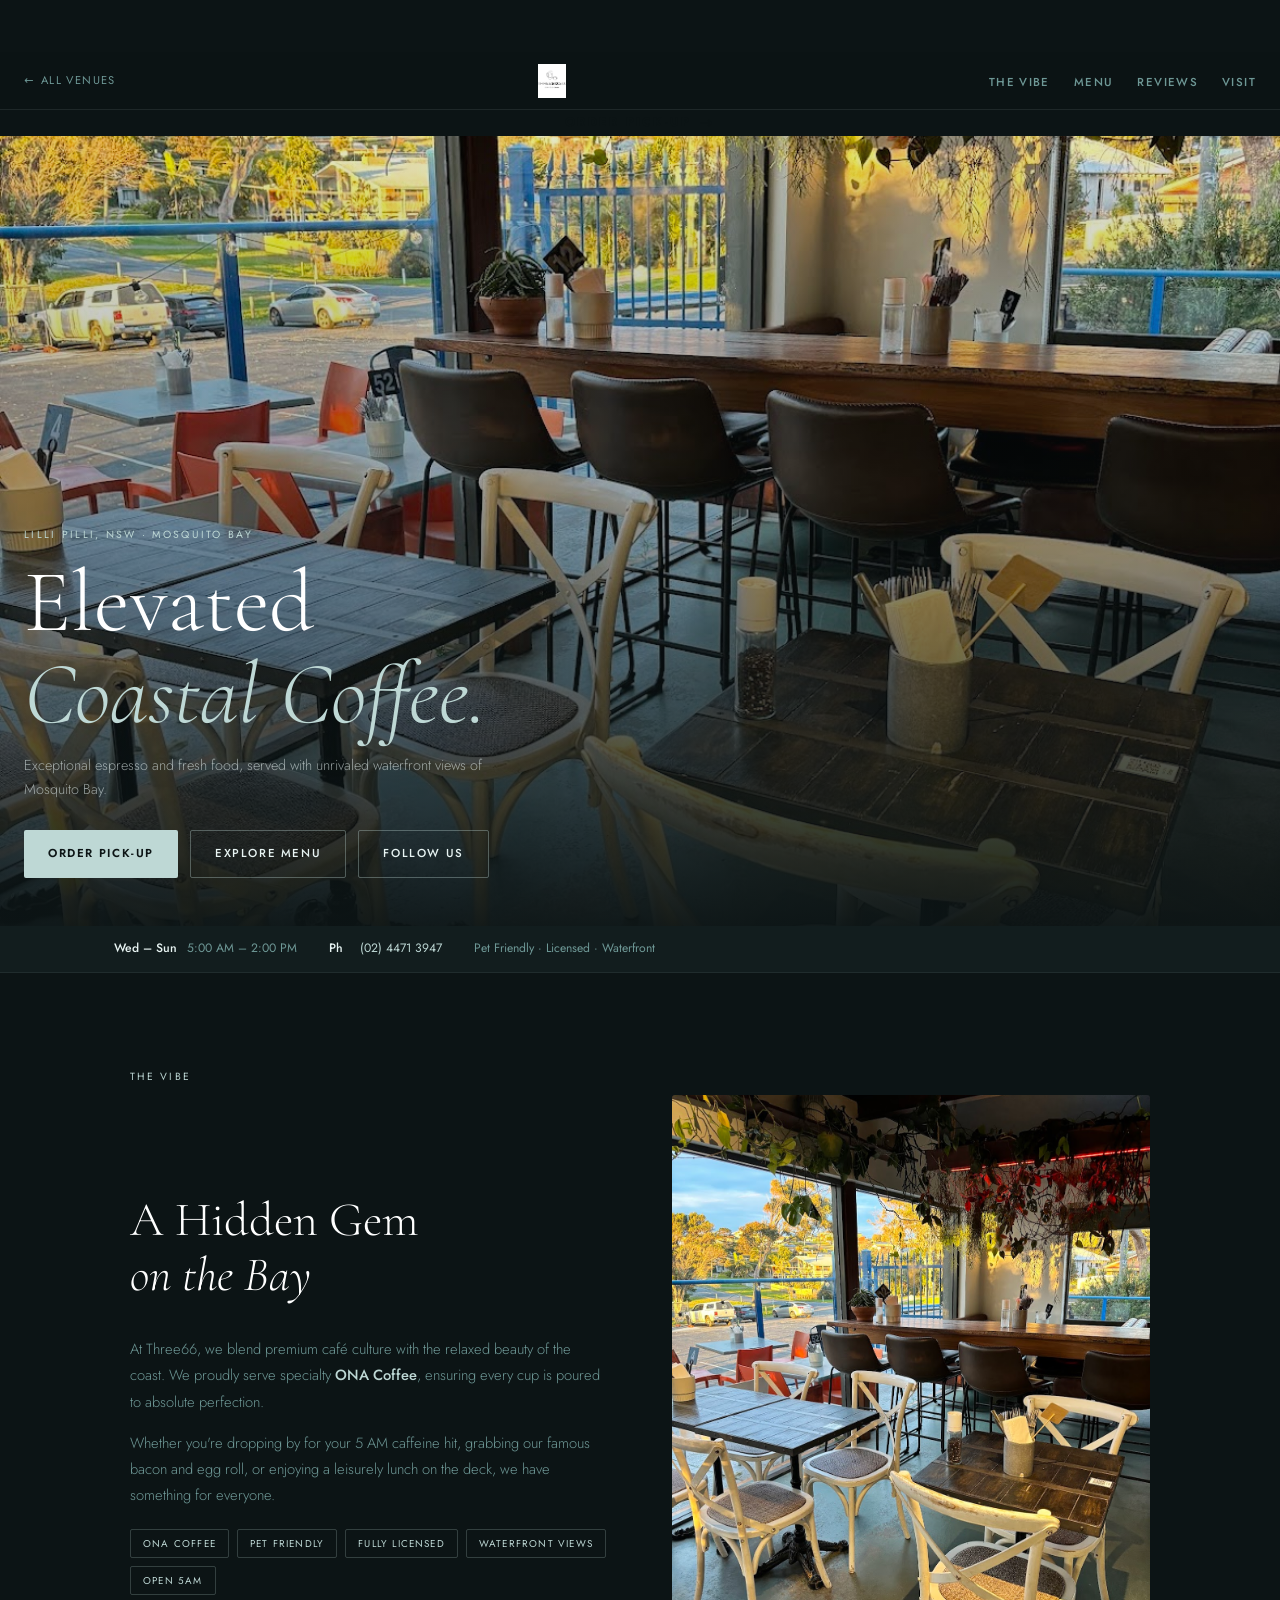
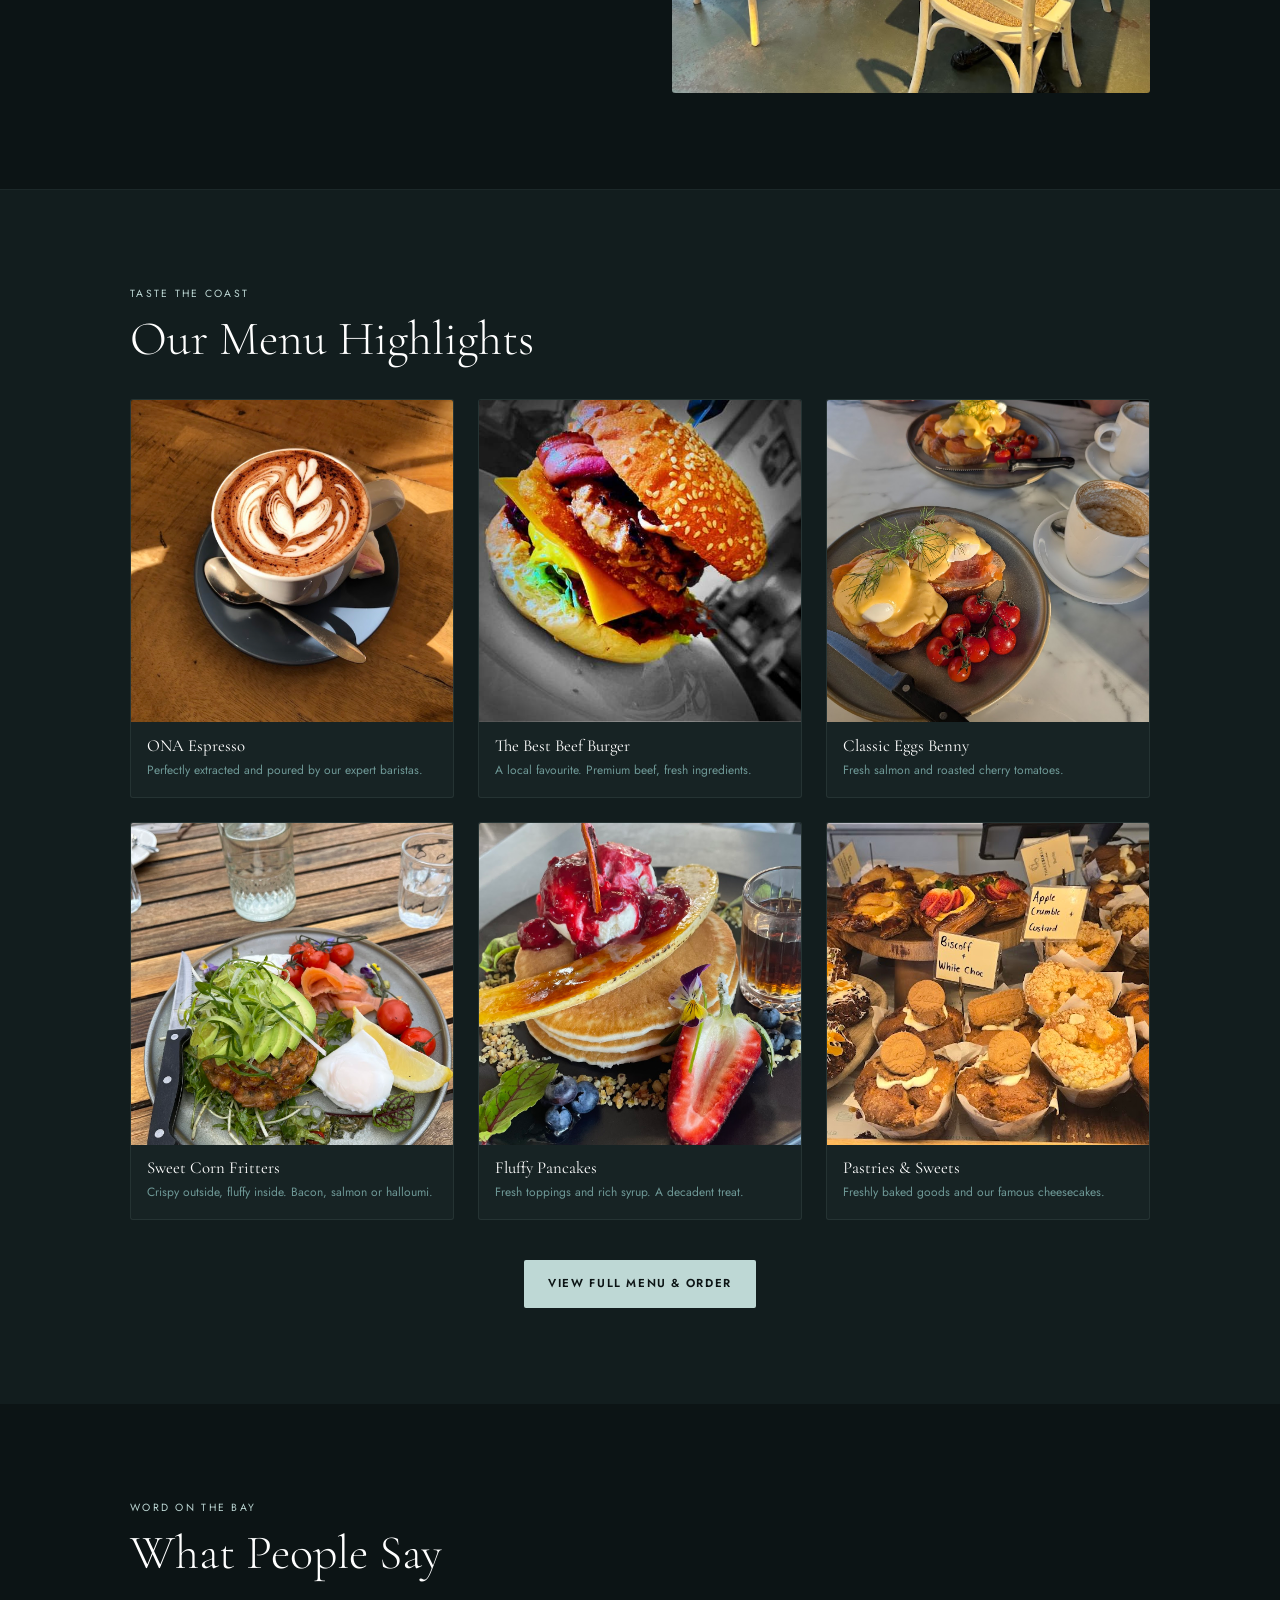
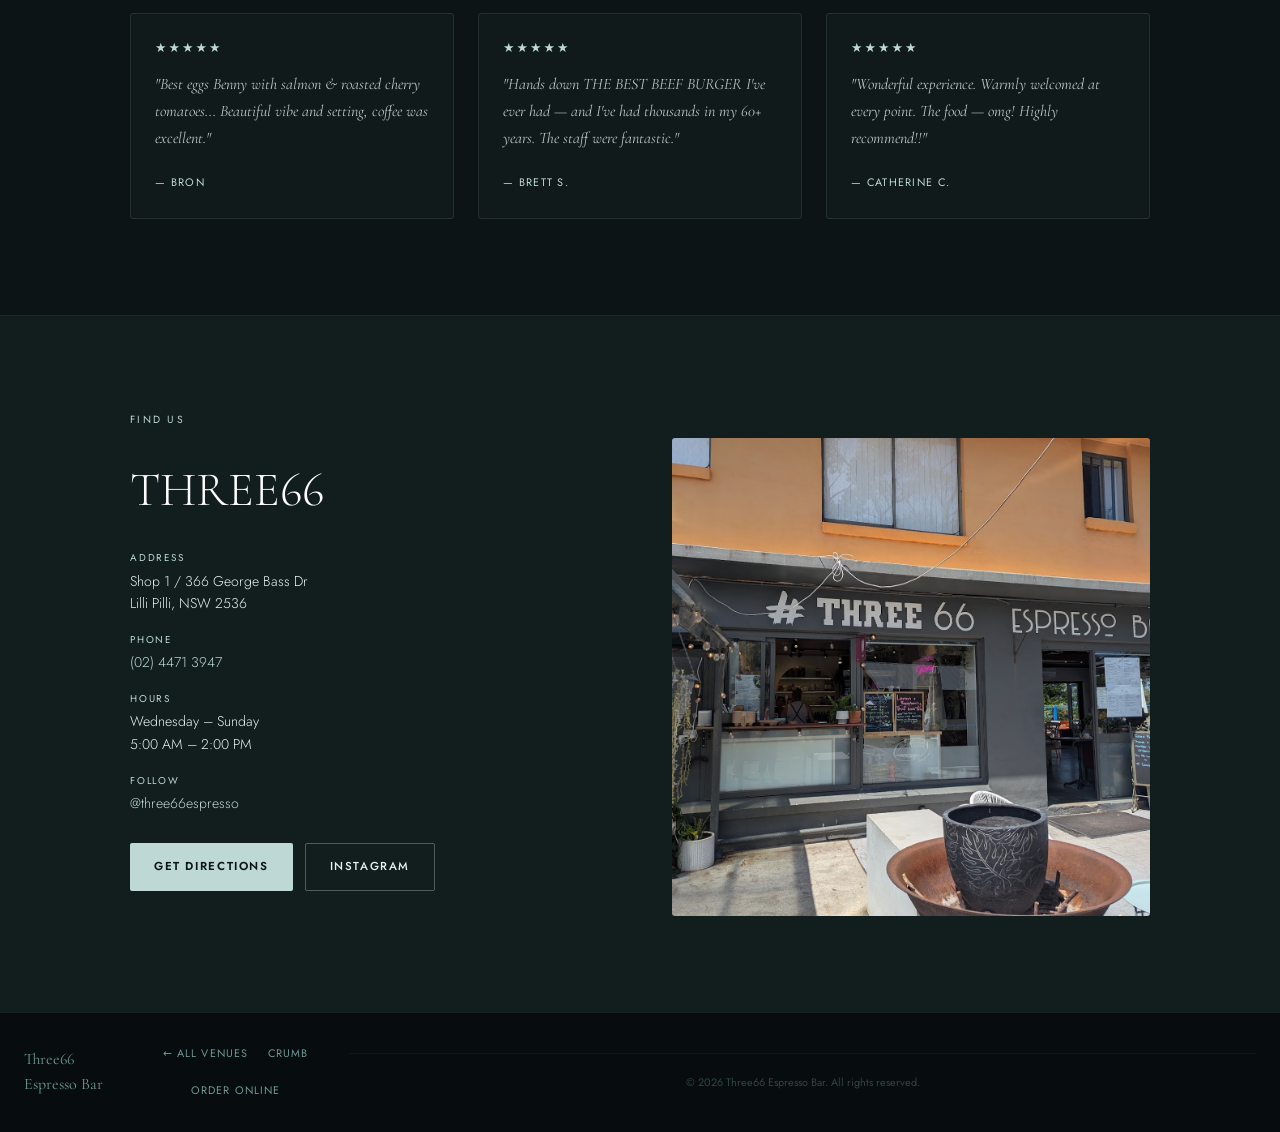
==== commit 7a188dbb: "Update index.html" ====
--- a/index.html
+++ b/index.html
@@ -7,19 +7,21 @@
   <title>Three66 Espresso Bar | Lilli Pilli</title>
   <meta name="description" content="Elevated coastal coffee and fresh food with waterfront views of Mosquito Bay. Lilli Pilli NSW." />
   <link rel="preconnect" href="https://fonts.googleapis.com" />
-  <link href="https://fonts.googleapis.com/css2?family=Cormorant+Garamond:ital,wght@0,300;0,400;0,600;1,300;1,400&family=Jost:wght@300;400;500;600&display=swap" rel="stylesheet" />
+  <link href="https://fonts.googleapis.com/css2?family=Cormorant+Garamond:ital,wght@0,300;0,400;1,300;1,400&family=Jost:wght@300;400;500;600&display=swap" rel="stylesheet" />
   <style>
     *, *::before, *::after { box-sizing: border-box; margin: 0; padding: 0; }
     :root {
-      --bg:     #0c1415;
-      --bg2:    #121d1e;
-      --brand:  #bed8d5;   /* Three66 teal */
-      --brand2: #8fbfbb;   /* darker teal for hover */
-      --cream:  #e8f4f3;
-      --muted:  #6e9896;
-      --white:  #ffffff;
-      --serif:  'Cormorant Garamond', Georgia, serif;
-      --sans:   'Jost', system-ui, sans-serif;
+      --bg:    #0c1415;
+      --bg2:   #121d1e;
+      --brand: #bed8d5;
+      --brand2:#8fbfbb;
+      --cream: #e8f4f3;
+      --muted: #6e9896;
+      --white: #ffffff;
+      --serif: 'Cormorant Garamond', Georgia, serif;
+      --sans:  'Jost', system-ui, sans-serif;
+      --banner-h: 52px;
+      --nav-h: 58px;
     }
     html { scroll-behavior: smooth; }
     body { font-family: var(--sans); background: var(--bg); color: var(--cream); line-height: 1.6; }
@@ -27,183 +29,254 @@
     img { display: block; max-width: 100%; }
 
 ```
-/* NAV */
+/* ── STICKY ORDER BANNER ── */
+.order-banner {
+  position: fixed; top: 0; left: 0; right: 0; z-index: 200;
+  height: var(--banner-h);
+  background: var(--brand);
+  display: flex; align-items: center; justify-content: center;
+}
+.order-banner a {
+  font-family: var(--sans);
+  font-size: 0.78rem; font-weight: 700;
+  letter-spacing: 0.18em; text-transform: uppercase;
+  color: var(--bg);
+  display: flex; align-items: center; gap: 0.5rem;
+  width: 100%; height: 100%;
+  justify-content: center;
+}
+.order-banner a::after { content: '→'; font-size: 1rem; }
+
+/* ── NAV ── */
 nav {
-  position: fixed; top: 0; left: 0; right: 0; z-index: 100;
+  position: fixed; top: var(--banner-h); left: 0; right: 0; z-index: 100;
+  height: var(--nav-h);
   display: flex; align-items: center; justify-content: space-between;
-  padding: 1.1rem 2.5rem;
-  background: rgba(12,20,21,0.9);
-  backdrop-filter: blur(10px);
-  border-bottom: 1px solid rgba(190,216,213,0.12);
+  padding: 0 1.5rem;
+  background: rgba(12,20,21,0.94);
+  backdrop-filter: blur(12px);
+  border-bottom: 1px solid rgba(190,216,213,0.1);
 }
 .nav-back {
-  font-size: 0.68rem; letter-spacing: 0.14em; text-transform: uppercase;
-  color: var(--muted); display: flex; align-items: center; gap: 0.5rem;
+  font-size: 0.7rem; letter-spacing: 0.12em; text-transform: uppercase;
+  color: var(--muted); display: flex; align-items: center; gap: 0.4rem;
+  min-width: 44px; min-height: 44px; /* touch target */
   transition: color 0.2s;
 }
 .nav-back::before { content: '←'; }
 .nav-back:hover { color: var(--brand); }
-.nav-logo img { height: 38px; width: auto; }
-.nav-links { display: flex; gap: 2.5rem; list-style: none; }
+.nav-logo img { height: 34px; width: auto; }
+.nav-links { display: flex; gap: 1.5rem; list-style: none; }
 .nav-links a {
-  font-size: 0.75rem; font-weight: 500; letter-spacing: 0.14em;
+  font-size: 0.72rem; font-weight: 500; letter-spacing: 0.12em;
   text-transform: uppercase; color: var(--muted); transition: color 0.2s;
+  padding: 0.5rem 0; /* better touch area */
 }
 .nav-links a:hover { color: var(--brand); }
-.nav-order {
-  font-size: 0.72rem; font-weight: 600; letter-spacing: 0.12em;
-  text-transform: uppercase; padding: 0.55rem 1.3rem;
-  border: 1px solid var(--brand); color: var(--brand);
-  border-radius: 2px; transition: all 0.2s;
-}
-.nav-order:hover { background: var(--brand); color: var(--bg); }
-@media (max-width: 700px) { .nav-links { display: none; } }
-
-/* HERO */
+/* hamburger — mobile */
+.nav-hamburger {
+  display: none; background: none; border: none;
+  cursor: pointer; padding: 0.5rem;
+  min-width: 44px; min-height: 44px;
+  align-items: center; justify-content: center;
+  flex-direction: column; gap: 5px;
+}
+.nav-hamburger span {
+  display: block; width: 22px; height: 1.5px;
+  background: var(--cream); border-radius: 2px;
+  transition: all 0.3s;
+}
+@media (max-width: 680px) {
+  .nav-links { display: none; }
+  .nav-hamburger { display: flex; }
+}
+/* mobile menu open state */
+.nav-open .nav-links {
+  display: flex; flex-direction: column; gap: 0;
+  position: fixed;
+  top: calc(var(--banner-h) + var(--nav-h));
+  left: 0; right: 0;
+  background: rgba(12,20,21,0.98);
+  backdrop-filter: blur(12px);
+  border-bottom: 1px solid rgba(190,216,213,0.1);
+  padding: 0.5rem 0;
+}
+.nav-open .nav-links a {
+  padding: 1rem 1.5rem;
+  font-size: 0.85rem;
+  border-bottom: 1px solid rgba(190,216,213,0.06);
+}
+.nav-open .nav-hamburger span:nth-child(1) { transform: translateY(6.5px) rotate(45deg); }
+.nav-open .nav-hamburger span:nth-child(2) { opacity: 0; }
+.nav-open .nav-hamburger span:nth-child(3) { transform: translateY(-6.5px) rotate(-45deg); }
+
+/* ── PAGE OFFSET ── */
+body { padding-top: calc(var(--banner-h) + var(--nav-h)); }
+
+/* ── HERO ── */
 .hero {
-  height: 100vh; min-height: 600px;
+  min-height: calc(100svh - var(--banner-h) - var(--nav-h));
   position: relative; display: flex; align-items: flex-end;
   background: url('view.JPG') center/cover no-repeat;
   background-color: var(--bg2);
 }
 .hero-overlay {
   position: absolute; inset: 0;
-  background: linear-gradient(to top, rgba(12,20,21,0.95) 0%, rgba(12,20,21,0.4) 45%, rgba(12,20,21,0.1) 100%);
+  background: linear-gradient(to top, rgba(12,20,21,0.96) 0%, rgba(12,20,21,0.35) 55%, rgba(12,20,21,0.1) 100%);
 }
 .hero-content {
   position: relative; z-index: 1;
-  padding: 0 2.5rem 4rem;
-  max-width: 1200px; width: 100%; margin: 0 auto;
+  padding: 2rem 1.5rem 3rem;
+  width: 100%;
 }
 .hero-eyebrow {
-  font-size: 0.68rem; letter-spacing: 0.25em; text-transform: uppercase;
-  color: var(--brand); margin-bottom: 1rem;
+  font-size: 0.65rem; letter-spacing: 0.22em; text-transform: uppercase;
+  color: var(--brand); margin-bottom: 0.75rem;
 }
 .hero-title {
   font-family: var(--serif);
-  font-size: clamp(3rem, 7vw, 5.5rem);
+  font-size: clamp(2.6rem, 10vw, 5.5rem);
   font-weight: 300; line-height: 1.05;
-  color: var(--white); margin-bottom: 1rem;
+  color: var(--white); margin-bottom: 0.75rem;
 }
 .hero-title em { font-style: italic; color: var(--brand); }
 .hero-sub {
-  font-size: 0.95rem; font-weight: 300; color: rgba(232,244,243,0.65);
-  max-width: 480px; margin-bottom: 2rem; line-height: 1.7;
-}
-.hero-actions { display: flex; gap: 1rem; flex-wrap: wrap; }
+  font-size: 0.9rem; font-weight: 300; color: rgba(232,244,243,0.6);
+  max-width: 460px; margin-bottom: 1.75rem; line-height: 1.7;
+}
+.hero-actions { display: flex; gap: 0.75rem; flex-wrap: wrap; }
 .btn-brand {
   font-size: 0.72rem; font-weight: 600; letter-spacing: 0.14em;
-  text-transform: uppercase; padding: 0.8rem 2rem;
+  text-transform: uppercase; padding: 0.85rem 1.5rem;
   background: var(--brand); color: var(--bg);
   border-radius: 2px; transition: background 0.2s;
+  min-height: 48px; display: inline-flex; align-items: center;
 }
 .btn-brand:hover { background: var(--brand2); }
 .btn-outline {
   font-size: 0.72rem; font-weight: 500; letter-spacing: 0.14em;
-  text-transform: uppercase; padding: 0.8rem 2rem;
+  text-transform: uppercase; padding: 0.85rem 1.5rem;
   border: 1px solid rgba(190,216,213,0.35); color: var(--cream);
   border-radius: 2px; transition: all 0.2s;
+  min-height: 48px; display: inline-flex; align-items: center;
 }
 .btn-outline:hover { border-color: var(--brand); color: var(--brand); }
 
-/* INFO BAR */
-.info-bar { background: var(--bg2); border-bottom: 1px solid rgba(190,216,213,0.1); }
+/* ── INFO BAR ── */
+.info-bar { background: var(--bg2); border-bottom: 1px solid rgba(190,216,213,0.08); }
 .info-bar-inner {
-  max-width: 1200px; margin: 0 auto; padding: 1rem 2.5rem;
-  display: flex; flex-wrap: wrap; gap: 2rem; align-items: center;
-}
-.info-item { font-size: 0.78rem; color: var(--muted); display: flex; gap: 0.5rem; }
+  max-width: 1100px; margin: 0 auto; padding: 0.85rem 1.5rem;
+  display: flex; flex-wrap: wrap; gap: 0.75rem 2rem; align-items: center;
+}
+.info-item { font-size: 0.76rem; color: var(--muted); display: flex; gap: 0.4rem; align-items: center; }
 .info-item strong { color: var(--cream); font-weight: 500; }
 .info-item a { color: var(--brand); }
 
-/* SECTIONS */
-.section { padding: 6rem 2.5rem; max-width: 1200px; margin: 0 auto; }
+/* ── SECTIONS ── */
+.section { padding: 4rem 1.5rem; max-width: 1100px; margin: 0 auto; }
+@media (min-width: 768px) { .section { padding: 6rem 2.5rem; } }
 .section-label {
-  font-size: 0.68rem; letter-spacing: 0.25em; text-transform: uppercase;
-  color: var(--brand); margin-bottom: 0.75rem;
+  font-size: 0.65rem; letter-spacing: 0.22em; text-transform: uppercase;
+  color: var(--brand); margin-bottom: 0.6rem;
 }
 .section-title {
-  font-family: var(--serif); font-size: clamp(2rem, 4vw, 3rem);
-  font-weight: 300; color: var(--white); margin-bottom: 3rem; line-height: 1.2;
-}
-
-/* ABOUT */
-.about-grid { display: grid; grid-template-columns: 1fr 1fr; gap: 4rem; align-items: center; }
-@media (max-width: 760px) { .about-grid { grid-template-columns: 1fr; } }
-.about-text p { font-size: 0.95rem; font-weight: 300; color: var(--muted); line-height: 1.8; margin-bottom: 1rem; }
+  font-family: var(--serif); font-size: clamp(1.9rem, 6vw, 3rem);
+  font-weight: 300; color: var(--white); margin-bottom: 2rem; line-height: 1.15;
+}
+
+/* ── ABOUT ── */
+.about-grid { display: grid; grid-template-columns: 1fr; gap: 2rem; }
+@media (min-width: 760px) { .about-grid { grid-template-columns: 1fr 1fr; gap: 4rem; align-items: center; } }
+.about-text p { font-size: 0.92rem; font-weight: 300; color: var(--muted); line-height: 1.8; margin-bottom: 0.9rem; }
 .about-text strong { color: var(--brand); font-weight: 500; }
-.about-badges { display: flex; flex-wrap: wrap; gap: 0.6rem; margin-top: 1.5rem; }
+.about-badges { display: flex; flex-wrap: wrap; gap: 0.5rem; margin-top: 1.25rem; }
 .badge {
-  font-size: 0.65rem; letter-spacing: 0.14em; text-transform: uppercase;
-  border: 1px solid rgba(190,216,213,0.25); color: var(--brand);
-  padding: 0.3rem 0.8rem; border-radius: 2px;
-}
-.about-img { aspect-ratio: 4/5; background: center/cover no-repeat var(--bg2); border-radius: 3px; }
-
-/* MENU */
-.menu-section { background: var(--bg2); border-top: 1px solid rgba(190,216,213,0.07); }
-.menu-grid { display: grid; grid-template-columns: repeat(3,1fr); gap: 1.5rem; }
-@media (max-width: 900px) { .menu-grid { grid-template-columns: repeat(2,1fr); } }
-@media (max-width: 560px) { .menu-grid { grid-template-columns: 1fr; } }
+  font-size: 0.62rem; letter-spacing: 0.12em; text-transform: uppercase;
+  border: 1px solid rgba(190,216,213,0.22); color: var(--brand);
+  padding: 0.35rem 0.75rem; border-radius: 2px;
+}
+.about-img {
+  aspect-ratio: 4/3;
+  background: center/cover no-repeat var(--bg2); border-radius: 3px;
+}
+@media (min-width: 760px) { .about-img { aspect-ratio: 4/5; } }
+
+/* ── MENU ── */
+.menu-section { background: var(--bg2); border-top: 1px solid rgba(190,216,213,0.06); }
+.menu-grid {
+  display: grid;
+  grid-template-columns: 1fr 1fr; /* 2-col on mobile */
+  gap: 1rem;
+}
+@media (min-width: 900px) { .menu-grid { grid-template-columns: repeat(3,1fr); gap: 1.5rem; } }
 .menu-card {
   background: rgba(190,216,213,0.03);
-  border: 1px solid rgba(190,216,213,0.1);
+  border: 1px solid rgba(190,216,213,0.09);
   border-radius: 3px; overflow: hidden; transition: border-color 0.25s;
 }
-.menu-card:hover { border-color: rgba(190,216,213,0.35); }
-.menu-card-img { aspect-ratio: 4/3; background: center/cover no-repeat var(--bg); }
-.menu-card-body { padding: 1.25rem 1.5rem 1.5rem; }
+.menu-card:hover { border-color: rgba(190,216,213,0.32); }
+.menu-card-img { aspect-ratio: 1; background: center/cover no-repeat var(--bg); }
+.menu-card-body { padding: 0.85rem 1rem 1.1rem; }
 .menu-card-body h4 {
-  font-family: var(--serif); font-size: 1.2rem; font-weight: 400;
-  color: var(--white); margin-bottom: 0.4rem;
-}
-.menu-card-body p { font-size: 0.8rem; color: var(--muted); line-height: 1.6; }
-.menu-cta { text-align: center; margin-top: 3rem; }
-
-/* REVIEWS */
-.reviews-grid { display: grid; grid-template-columns: repeat(3,1fr); gap: 1.5rem; }
-@media (max-width: 900px) { .reviews-grid { grid-template-columns: 1fr; } }
+  font-family: var(--serif); font-size: 1.05rem; font-weight: 400;
+  color: var(--white); margin-bottom: 0.3rem; line-height: 1.2;
+}
+.menu-card-body p { font-size: 0.75rem; color: var(--muted); line-height: 1.5; }
+.menu-cta { text-align: center; margin-top: 2.5rem; }
+
+/* ── REVIEWS ── */
+.reviews-grid { display: grid; grid-template-columns: 1fr; gap: 1rem; }
+@media (min-width: 768px) { .reviews-grid { grid-template-columns: repeat(3,1fr); gap: 1.5rem; } }
 .review-card {
-  border: 1px solid rgba(190,216,213,0.12); border-radius: 3px;
-  padding: 2rem; background: rgba(190,216,213,0.03);
-}
-.stars { color: var(--brand); letter-spacing: 2px; margin-bottom: 1rem; font-size: 0.85rem; }
+  border: 1px solid rgba(190,216,213,0.11); border-radius: 3px;
+  padding: 1.5rem; background: rgba(190,216,213,0.03);
+}
+.stars { color: var(--brand); letter-spacing: 2px; margin-bottom: 0.75rem; font-size: 0.8rem; }
 .review-text {
-  font-family: var(--serif); font-style: italic; font-size: 1.05rem;
-  color: rgba(232,244,243,0.8); line-height: 1.7; margin-bottom: 1.25rem;
-}
-.review-author { font-size: 0.72rem; letter-spacing: 0.12em; text-transform: uppercase; color: var(--brand); }
-
-/* FIND US */
-.find-section { background: var(--bg2); border-top: 1px solid rgba(190,216,213,0.07); }
-.find-grid { display: grid; grid-template-columns: 1fr 1fr; gap: 4rem; align-items: center; }
-@media (max-width: 760px) { .find-grid { grid-template-columns: 1fr; } }
+  font-family: var(--serif); font-style: italic; font-size: 1rem;
+  color: rgba(232,244,243,0.78); line-height: 1.7; margin-bottom: 1rem;
+}
+.review-author { font-size: 0.68rem; letter-spacing: 0.12em; text-transform: uppercase; color: var(--brand); }
+
+/* ── FIND US ── */
+.find-section { background: var(--bg2); border-top: 1px solid rgba(190,216,213,0.06); }
+.find-grid { display: grid; grid-template-columns: 1fr; gap: 2.5rem; }
+@media (min-width: 760px) { .find-grid { grid-template-columns: 1fr 1fr; gap: 4rem; align-items: center; } }
 .find-details dt {
-  font-size: 0.65rem; letter-spacing: 0.2em; text-transform: uppercase;
-  color: var(--brand); margin-bottom: 0.25rem; margin-top: 1.25rem;
+  font-size: 0.62rem; letter-spacing: 0.18em; text-transform: uppercase;
+  color: var(--brand); margin-bottom: 0.2rem; margin-top: 1.1rem;
 }
 .find-details dt:first-child { margin-top: 0; }
-.find-details dd { font-size: 0.9rem; color: var(--cream); font-weight: 300; }
+.find-details dd { font-size: 0.88rem; color: var(--cream); font-weight: 300; line-height: 1.6; }
 .find-details dd a { color: var(--brand); }
-.find-actions { display: flex; gap: 1rem; flex-wrap: wrap; margin-top: 2rem; }
-.find-img { aspect-ratio: 1; background: center/cover no-repeat var(--bg2); border-radius: 3px; }
-
-/* FOOTER */
+.find-actions { display: flex; gap: 0.75rem; flex-wrap: wrap; margin-top: 1.75rem; }
+.find-img {
+  aspect-ratio: 4/3;
+  background: center/cover no-repeat var(--bg2); border-radius: 3px;
+}
+@media (min-width: 760px) { .find-img { aspect-ratio: 1; } }
+
+/* ── FOOTER ── */
 footer {
-  background: #070d0e; border-top: 1px solid rgba(190,216,213,0.1);
-  padding: 2.5rem; display: flex; flex-wrap: wrap;
-  justify-content: space-between; align-items: center; gap: 1rem;
+  background: #070d0e;
+  border-top: 1px solid rgba(190,216,213,0.09);
+  padding: 2rem 1.5rem;
+  display: flex; flex-direction: column; gap: 1.25rem; align-items: center;
+  text-align: center;
+}
+@media (min-width: 640px) {
+  footer { flex-direction: row; justify-content: space-between; text-align: left; }
 }
 .footer-brand { font-family: var(--serif); font-size: 1rem; color: var(--muted); }
-.footer-links { display: flex; gap: 2rem; flex-wrap: wrap; }
+.footer-links { display: flex; gap: 1.25rem; flex-wrap: wrap; justify-content: center; }
 .footer-links a {
-  font-size: 0.7rem; letter-spacing: 0.12em; text-transform: uppercase;
+  font-size: 0.68rem; letter-spacing: 0.1em; text-transform: uppercase;
   color: var(--muted); transition: color 0.2s;
 }
 .footer-links a:hover { color: var(--brand); }
 .footer-copy {
-  font-size: 0.7rem; color: rgba(110,152,150,0.45); width: 100%;
-  text-align: center; padding-top: 1.5rem;
+  font-size: 0.68rem; color: rgba(110,152,150,0.4); width: 100%;
+  text-align: center; padding-top: 1.25rem;
   border-top: 1px solid rgba(255,255,255,0.04);
 }
 ```
@@ -212,7 +285,15 @@
 </head>
 <body>
 
-  <nav>
+  <!-- STICKY ORDER BANNER -->
+
+  <div class="order-banner">
+    <a href="https://three66.mobi-order.com/" target="_blank">Order Pick-Up</a>
+  </div>
+
+  <!-- NAV -->
+
+  <nav id="main-nav">
     <a href="../index.html" class="nav-back">All Venues</a>
     <div class="nav-logo"><img src="logo.jpg" alt="Three66 Espresso Bar" /></div>
     <ul class="nav-links">
@@ -221,8 +302,12 @@
       <li><a href="#reviews">Reviews</a></li>
       <li><a href="#visit">Visit</a></li>
     </ul>
-    <a href="https://three66.mobi-order.com/" target="_blank" class="nav-order">Order Online</a>
+    <button class="nav-hamburger" id="hamburger" aria-label="Toggle menu" aria-expanded="false">
+      <span></span><span></span><span></span>
+    </button>
   </nav>
+
+  <!-- HERO -->
 
   <div class="hero">
     <div class="hero-overlay"></div>
@@ -238,22 +323,25 @@
     </div>
   </div>
 
+  <!-- INFO BAR -->
+
   <div class="info-bar">
     <div class="info-bar-inner">
-      <span class="info-item"><strong>Wed – Sun</strong> 5:00 AM – 2:00 PM</span>
-      <span class="info-item"><strong>Address</strong> Shop 1 / 366 George Bass Dr, Lilli Pilli NSW 2536</span>
-      <span class="info-item"><strong>Phone</strong> <a href="tel:0244713947">(02) 4471 3947</a></span>
+      <span class="info-item"><strong>Wed – Sun</strong>&nbsp;5:00 AM – 2:00 PM</span>
+      <span class="info-item"><strong>Ph</strong>&nbsp;<a href="tel:0244713947">(02) 4471 3947</a></span>
       <span class="info-item">Pet Friendly · Licensed · Waterfront</span>
     </div>
   </div>
+
+  <!-- ABOUT -->
 
   <section id="about" class="section">
     <p class="section-label">The Vibe</p>
     <div class="about-grid">
       <div class="about-text">
-        <h2 class="section-title" style="margin-bottom:1.5rem">A Hidden Gem<br /><em>on the Bay</em></h2>
+        <h2 class="section-title">A Hidden Gem<br /><em>on the Bay</em></h2>
         <p>At Three66, we blend premium café culture with the relaxed beauty of the coast. We proudly serve specialty <strong>ONA Coffee</strong>, ensuring every cup is poured to absolute perfection.</p>
-        <p>Whether you are dropping by for your 5 AM caffeine hit, grabbing our famous bacon and egg roll, or enjoying a leisurely lunch on the deck, we have something for everyone.</p>
+        <p>Whether you're dropping by for your 5 AM caffeine hit, grabbing our famous bacon and egg roll, or enjoying a leisurely lunch on the deck, we have something for everyone.</p>
         <div class="about-badges">
           <span class="badge">ONA Coffee</span>
           <span class="badge">Pet Friendly</span>
@@ -266,6 +354,8 @@
     </div>
   </section>
 
+  <!-- MENU -->
+
   <div class="menu-section">
     <div id="menu" class="section">
       <p class="section-label">Taste the Coast</p>
@@ -273,27 +363,27 @@
       <div class="menu-grid">
         <div class="menu-card">
           <div class="menu-card-img" style="background-image:url('coffee.jpg')"></div>
-          <div class="menu-card-body"><h4>ONA Espresso</h4><p>Perfectly extracted and poured by our expert baristas to jumpstart your morning.</p></div>
+          <div class="menu-card-body"><h4>ONA Espresso</h4><p>Perfectly extracted and poured by our expert baristas.</p></div>
         </div>
         <div class="menu-card">
           <div class="menu-card-img" style="background-image:url('beef-burger.JPG')"></div>
-          <div class="menu-card-body"><h4>The Best Beef Burger</h4><p>A local favourite. Premium beef, fresh ingredients, and flavors that pack a punch.</p></div>
+          <div class="menu-card-body"><h4>The Best Beef Burger</h4><p>A local favourite. Premium beef, fresh ingredients.</p></div>
         </div>
         <div class="menu-card">
           <div class="menu-card-img" style="background-image:url('eggs-benny.JPG')"></div>
-          <div class="menu-card-body"><h4>Classic Eggs Benny</h4><p>Served with fresh salmon and roasted cherry tomatoes. The ultimate weekend brunch.</p></div>
+          <div class="menu-card-body"><h4>Classic Eggs Benny</h4><p>Fresh salmon and roasted cherry tomatoes.</p></div>
         </div>
         <div class="menu-card">
           <div class="menu-card-img" style="background-image:url('sweet-corn-fritters.JPG')"></div>
-          <div class="menu-card-body"><h4>Sweet Corn Fritters</h4><p>Crispy outside, fluffy inside — with choice of bacon, salmon or halloumi.</p></div>
+          <div class="menu-card-body"><h4>Sweet Corn Fritters</h4><p>Crispy outside, fluffy inside. Bacon, salmon or halloumi.</p></div>
         </div>
         <div class="menu-card">
           <div class="menu-card-img" style="background-image:url('pancakes.JPG')"></div>
-          <div class="menu-card-body"><h4>Fluffy Pancakes</h4><p>A decadent morning treat loaded with fresh toppings and rich syrup.</p></div>
+          <div class="menu-card-body"><h4>Fluffy Pancakes</h4><p>Fresh toppings and rich syrup. A decadent treat.</p></div>
         </div>
         <div class="menu-card">
           <div class="menu-card-img" style="background-image:url('pastry-cabinet.JPG')"></div>
-          <div class="menu-card-body"><h4>Daily Pastries & Sweets</h4><p>Browse our cabinet for freshly baked goods, treats, and our famous cheesecakes.</p></div>
+          <div class="menu-card-body"><h4>Pastries & Sweets</h4><p>Freshly baked goods and our famous cheesecakes.</p></div>
         </div>
       </div>
       <div class="menu-cta">
@@ -301,6 +391,8 @@
       </div>
     </div>
   </div>
+
+  <!-- REVIEWS -->
 
   <section id="reviews" class="section">
     <p class="section-label">Word on the Bay</p>
@@ -308,32 +400,34 @@
     <div class="reviews-grid">
       <div class="review-card">
         <div class="stars">★★★★★</div>
-        <p class="review-text">"My hubby and I came twice in a week for breakfast and coffee. Best eggs Benny with salmon &amp; roasted cherry tomatoes... Beautiful vibe and setting, coffee was excellent."</p>
+        <p class="review-text">"Best eggs Benny with salmon &amp; roasted cherry tomatoes... Beautiful vibe and setting, coffee was excellent."</p>
         <span class="review-author">— Bron</span>
       </div>
       <div class="review-card">
         <div class="stars">★★★★★</div>
-        <p class="review-text">"Hands down THE BEST BEEF BURGER I've ever had — and I've had thousands in my 60+ years. The staff were also fantastic and we will be back."</p>
+        <p class="review-text">"Hands down THE BEST BEEF BURGER I've ever had — and I've had thousands in my 60+ years. The staff were fantastic."</p>
         <span class="review-author">— Brett S.</span>
       </div>
       <div class="review-card">
         <div class="stars">★★★★★</div>
-        <p class="review-text">"Excellent service here today — thank you for an absolutely wonderful experience. Warmly welcomed and assisted at every point. The food — omg! Highly recommend!!"</p>
+        <p class="review-text">"Wonderful experience. Warmly welcomed at every point. The food — omg! Highly recommend!!"</p>
         <span class="review-author">— Catherine C.</span>
       </div>
     </div>
   </section>
+
+  <!-- FIND US -->
 
   <div class="find-section">
     <section id="visit" class="section">
       <p class="section-label">Find Us</p>
       <div class="find-grid">
         <div>
-          <h2 class="section-title" style="margin-bottom:1.5rem">THREE66</h2>
+          <h2 class="section-title">THREE66</h2>
           <dl class="find-details">
             <dt>Address</dt><dd>Shop 1 / 366 George Bass Dr<br />Lilli Pilli, NSW 2536</dd>
             <dt>Phone</dt><dd><a href="tel:0244713947">(02) 4471 3947</a></dd>
-            <dt>Hours</dt><dd>Wednesday – Sunday: 5:00 AM – 2:00 PM</dd>
+            <dt>Hours</dt><dd>Wednesday – Sunday<br />5:00 AM – 2:00 PM</dd>
             <dt>Follow</dt><dd><a href="https://www.instagram.com/three66espresso" target="_blank">@three66espresso</a></dd>
           </dl>
           <div class="find-actions">
@@ -350,12 +444,27 @@
     <span class="footer-brand">Three66 Espresso Bar</span>
     <div class="footer-links">
       <a href="../index.html">← All Venues</a>
-      <a href="../CrumbAtBatehaven/index.html">Crumb at Batehaven</a>
+      <a href="../CrumbAtBatehaven/index.html">Crumb</a>
       <a href="https://three66.mobi-order.com/" target="_blank">Order Online</a>
-      <a href="https://www.instagram.com/three66espresso" target="_blank">Instagram</a>
     </div>
     <p class="footer-copy">© 2026 Three66 Espresso Bar. All rights reserved.</p>
   </footer>
 
+  <script>
+    const nav = document.getElementById('main-nav');
+    const btn = document.getElementById('hamburger');
+    btn.addEventListener('click', () => {
+      const open = nav.classList.toggle('nav-open');
+      btn.setAttribute('aria-expanded', open);
+    });
+    // close menu when a link is tapped
+    nav.querySelectorAll('.nav-links a').forEach(l =>
+      l.addEventListener('click', () => {
+        nav.classList.remove('nav-open');
+        btn.setAttribute('aria-expanded', false);
+      })
+    );
+  </script>
+
 </body>
 </html>
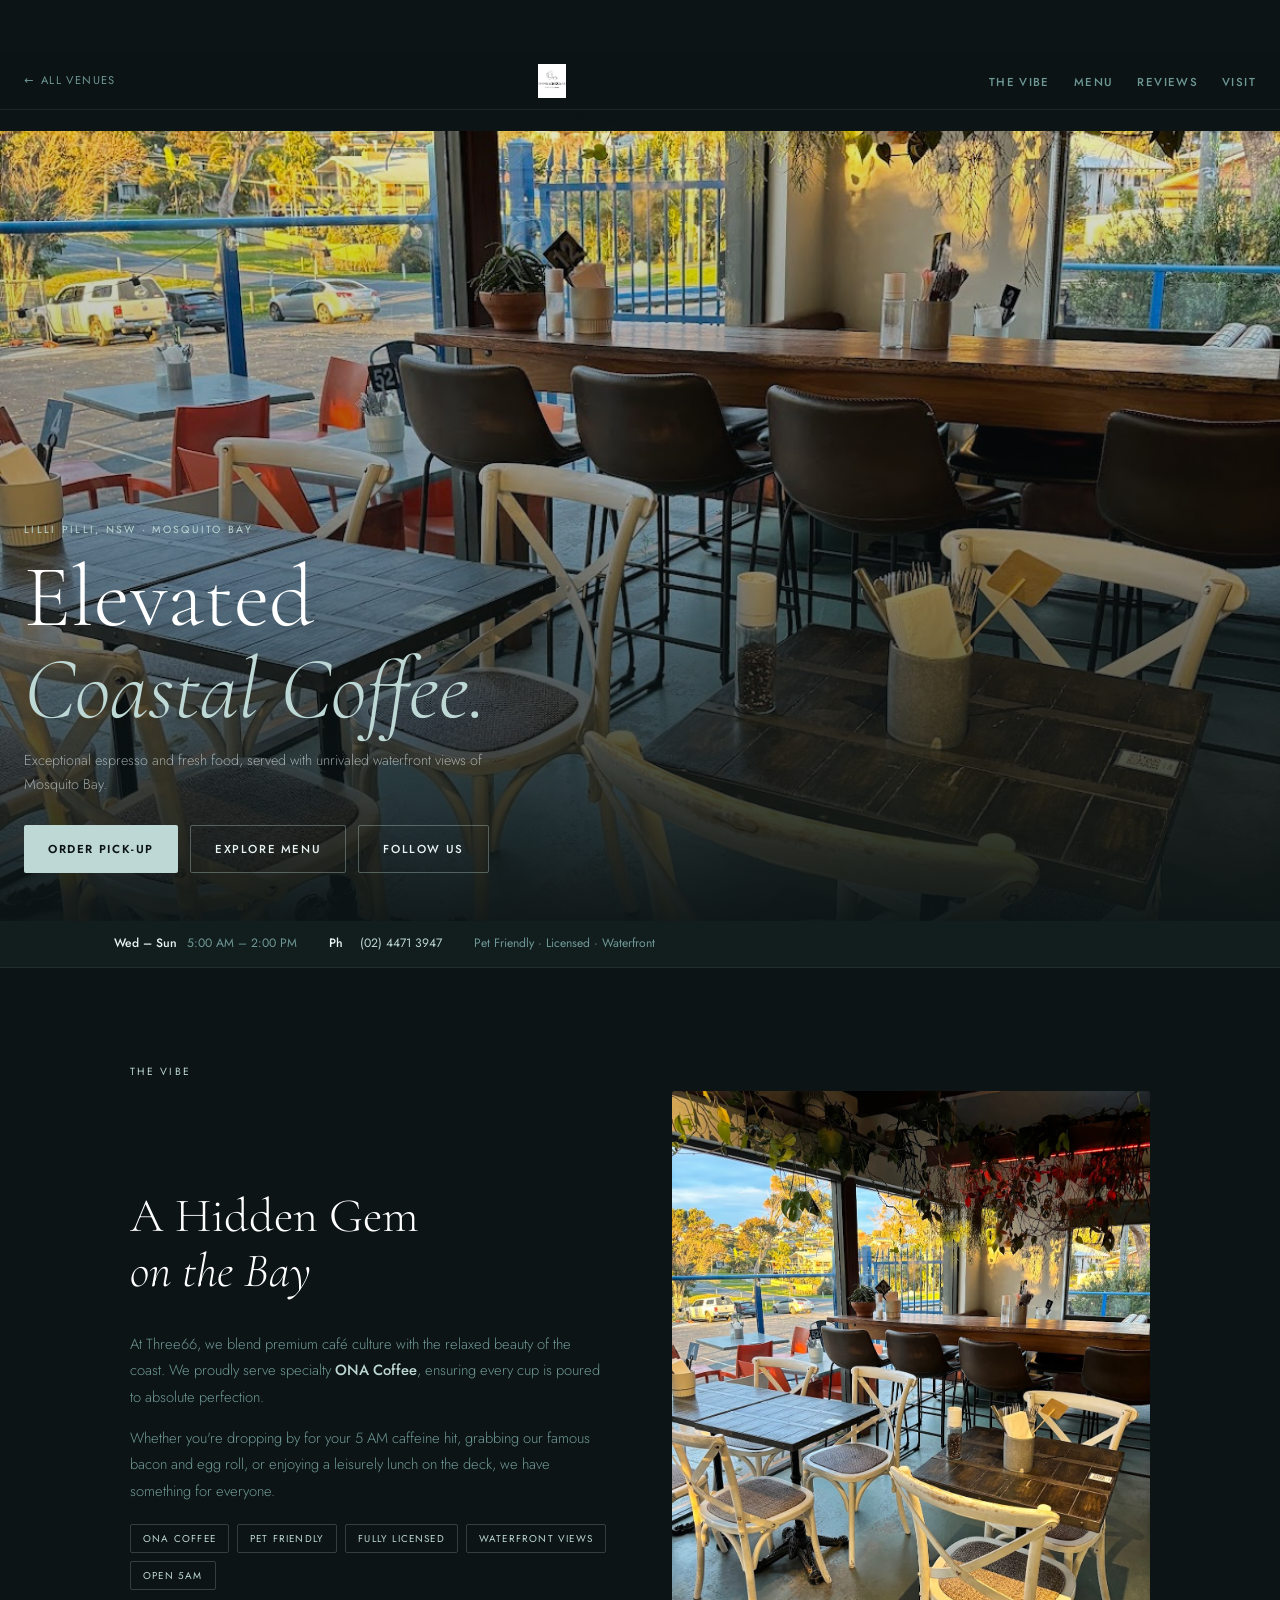
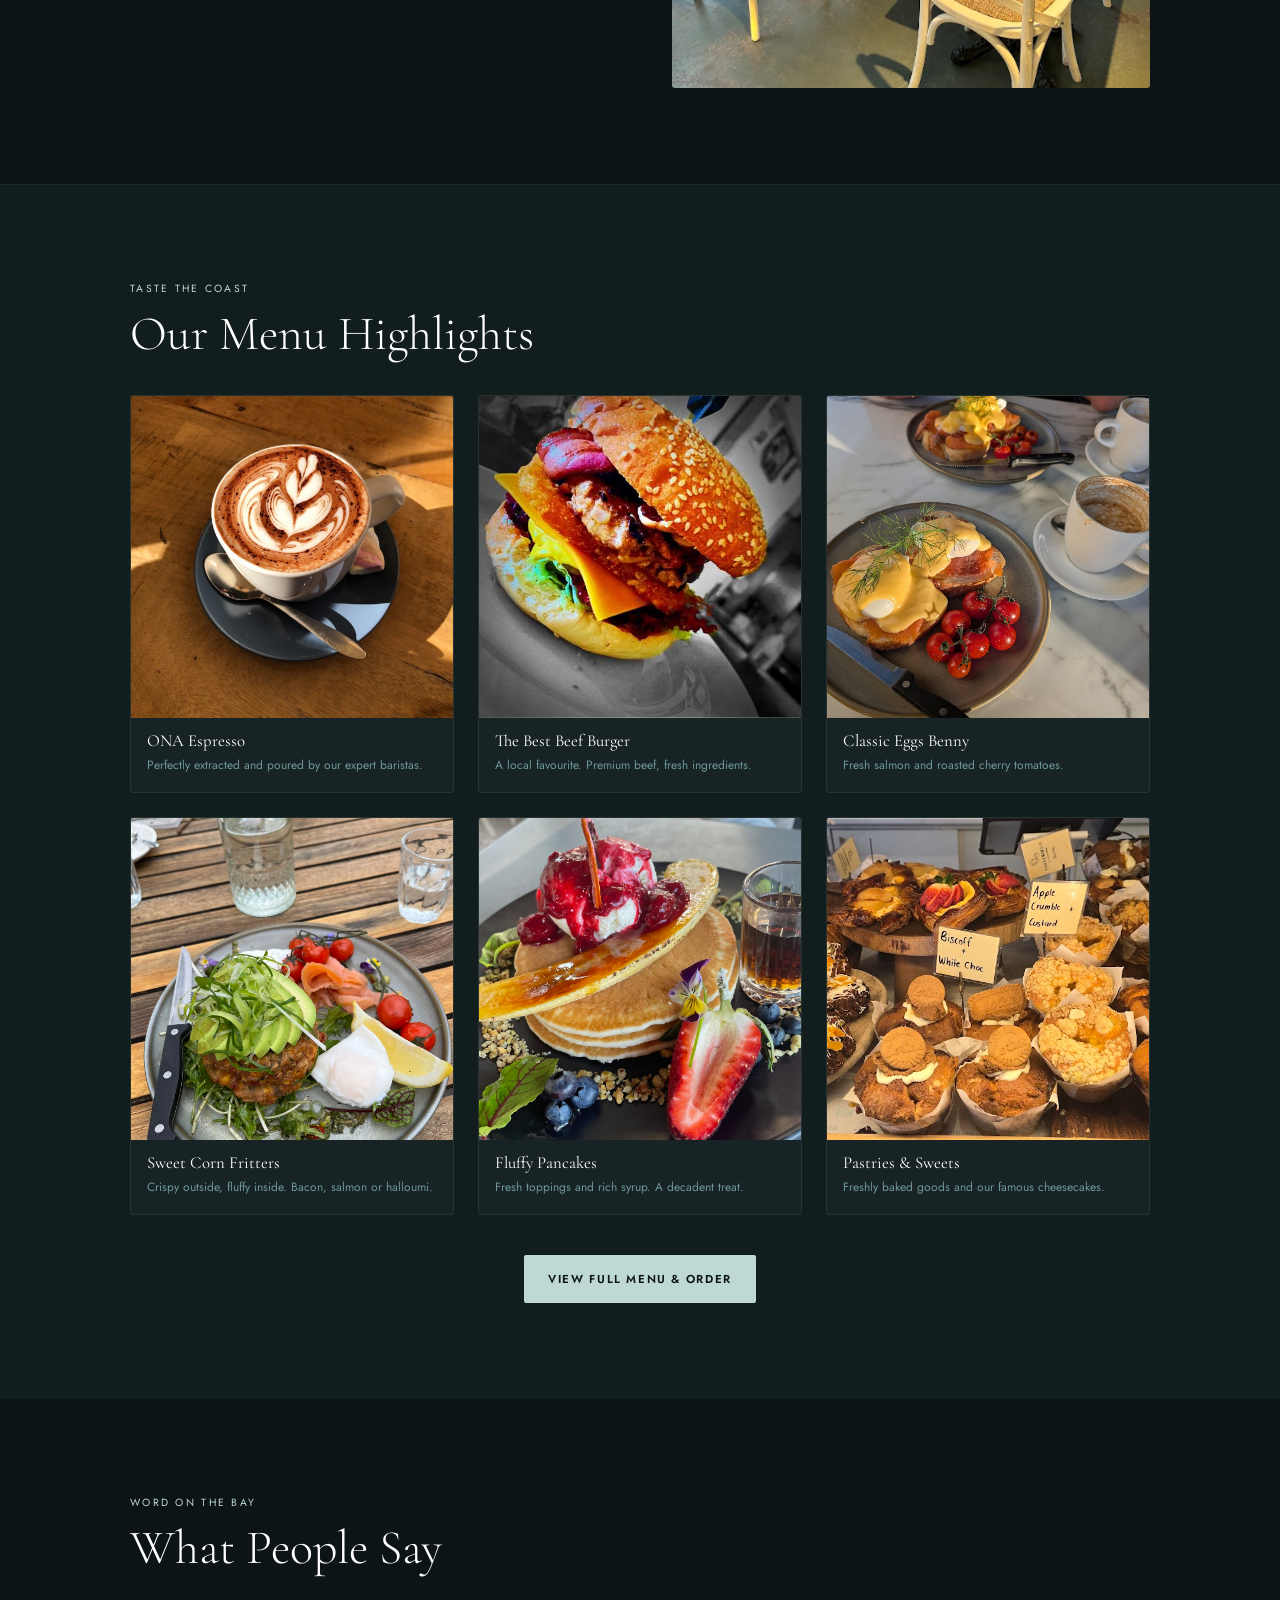
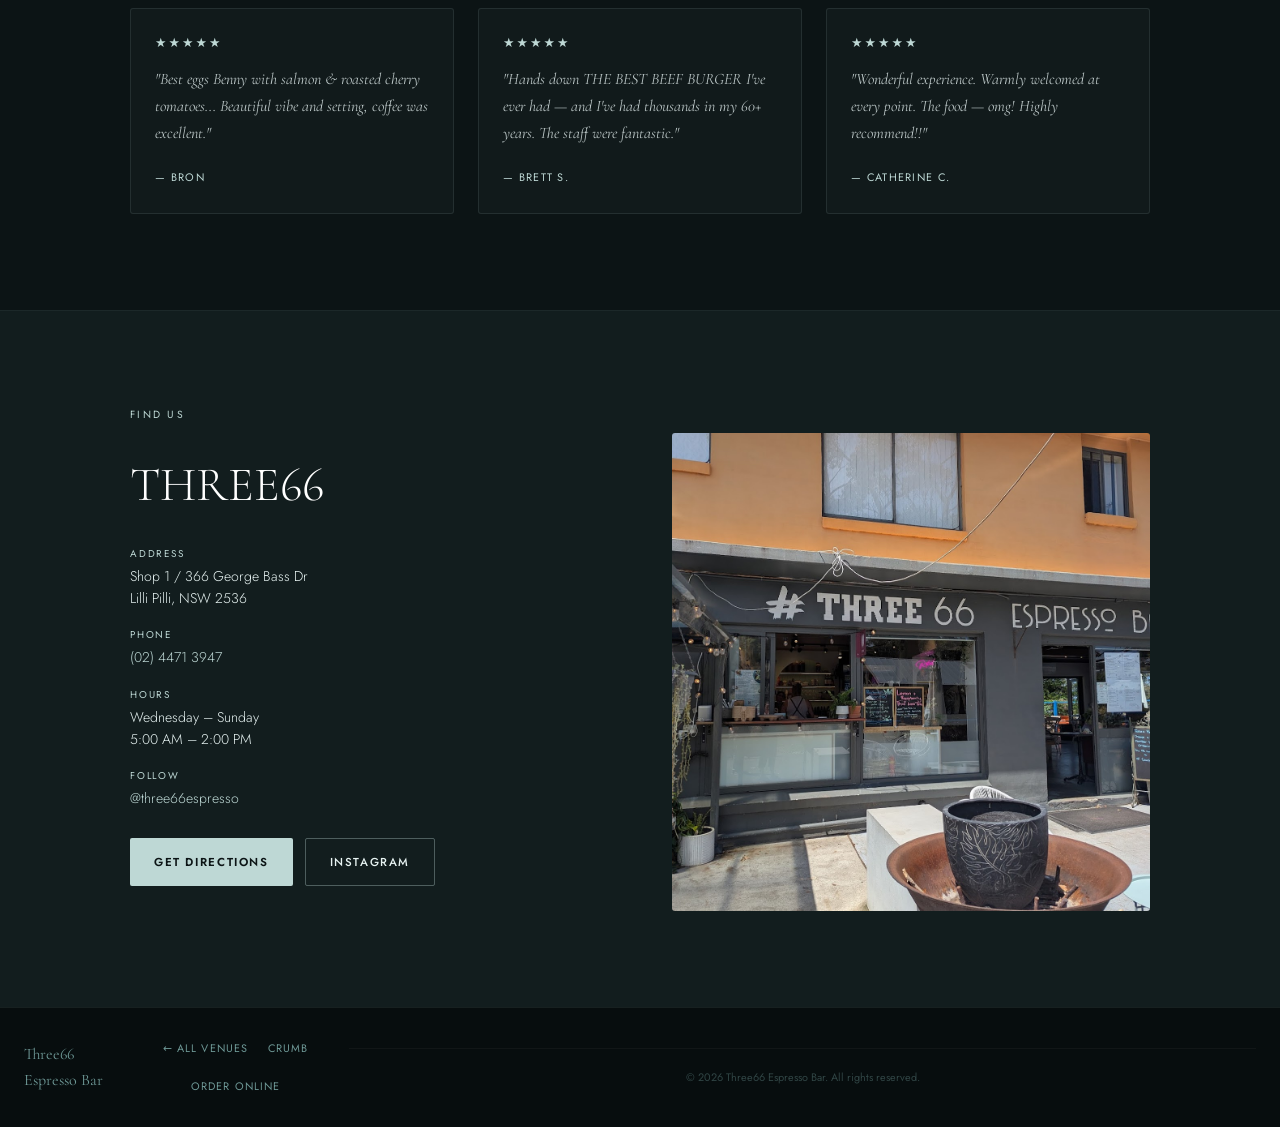
==== commit 83c55f91: "Update index.html" ====
--- a/index.html
+++ b/index.html
@@ -30,22 +30,45 @@
 
 ```
 /* ── STICKY ORDER BANNER ── */
-.order-banner {
-  position: fixed; top: 0; left: 0; right: 0; z-index: 200;
-  height: var(--banner-h);
-  background: var(--brand);
-  display: flex; align-items: center; justify-content: center;
-}
-.order-banner a {
-  font-family: var(--sans);
-  font-size: 0.78rem; font-weight: 700;
-  letter-spacing: 0.18em; text-transform: uppercase;
-  color: var(--bg);
-  display: flex; align-items: center; gap: 0.5rem;
-  width: 100%; height: 100%;
-  justify-content: center;
-}
-.order-banner a::after { content: '→'; font-size: 1rem; }
+div.order-banner {
+  position: fixed !important;
+  top: 0 !important;
+  left: 0 !important;
+  right: 0 !important;
+  width: 100% !important;
+  z-index: 99999 !important;
+  height: 52px !important;
+  min-height: 52px !important;
+  background-color: #bed8d5 !important;
+  display: flex !important;
+  flex-direction: row !important;
+  align-items: center !important;
+  justify-content: center !important;
+  visibility: visible !important;
+  opacity: 1 !important;
+  overflow: visible !important;
+  clip: auto !important;
+  clip-path: none !important;
+  transform: none !important;
+  margin: 0 !important;
+  padding: 0 !important;
+}
+div.order-banner a {
+  font-family: sans-serif !important;
+  font-size: 13px !important;
+  font-weight: 700 !important;
+  letter-spacing: 0.18em !important;
+  text-transform: uppercase !important;
+  color: #0c1415 !important;
+  display: flex !important;
+  align-items: center !important;
+  gap: 8px !important;
+  width: 100% !important;
+  height: 100% !important;
+  justify-content: center !important;
+  text-decoration: none !important;
+}
+div.order-banner a::after { content: ' →' !important; }
 
 /* ── NAV ── */
 nav {
